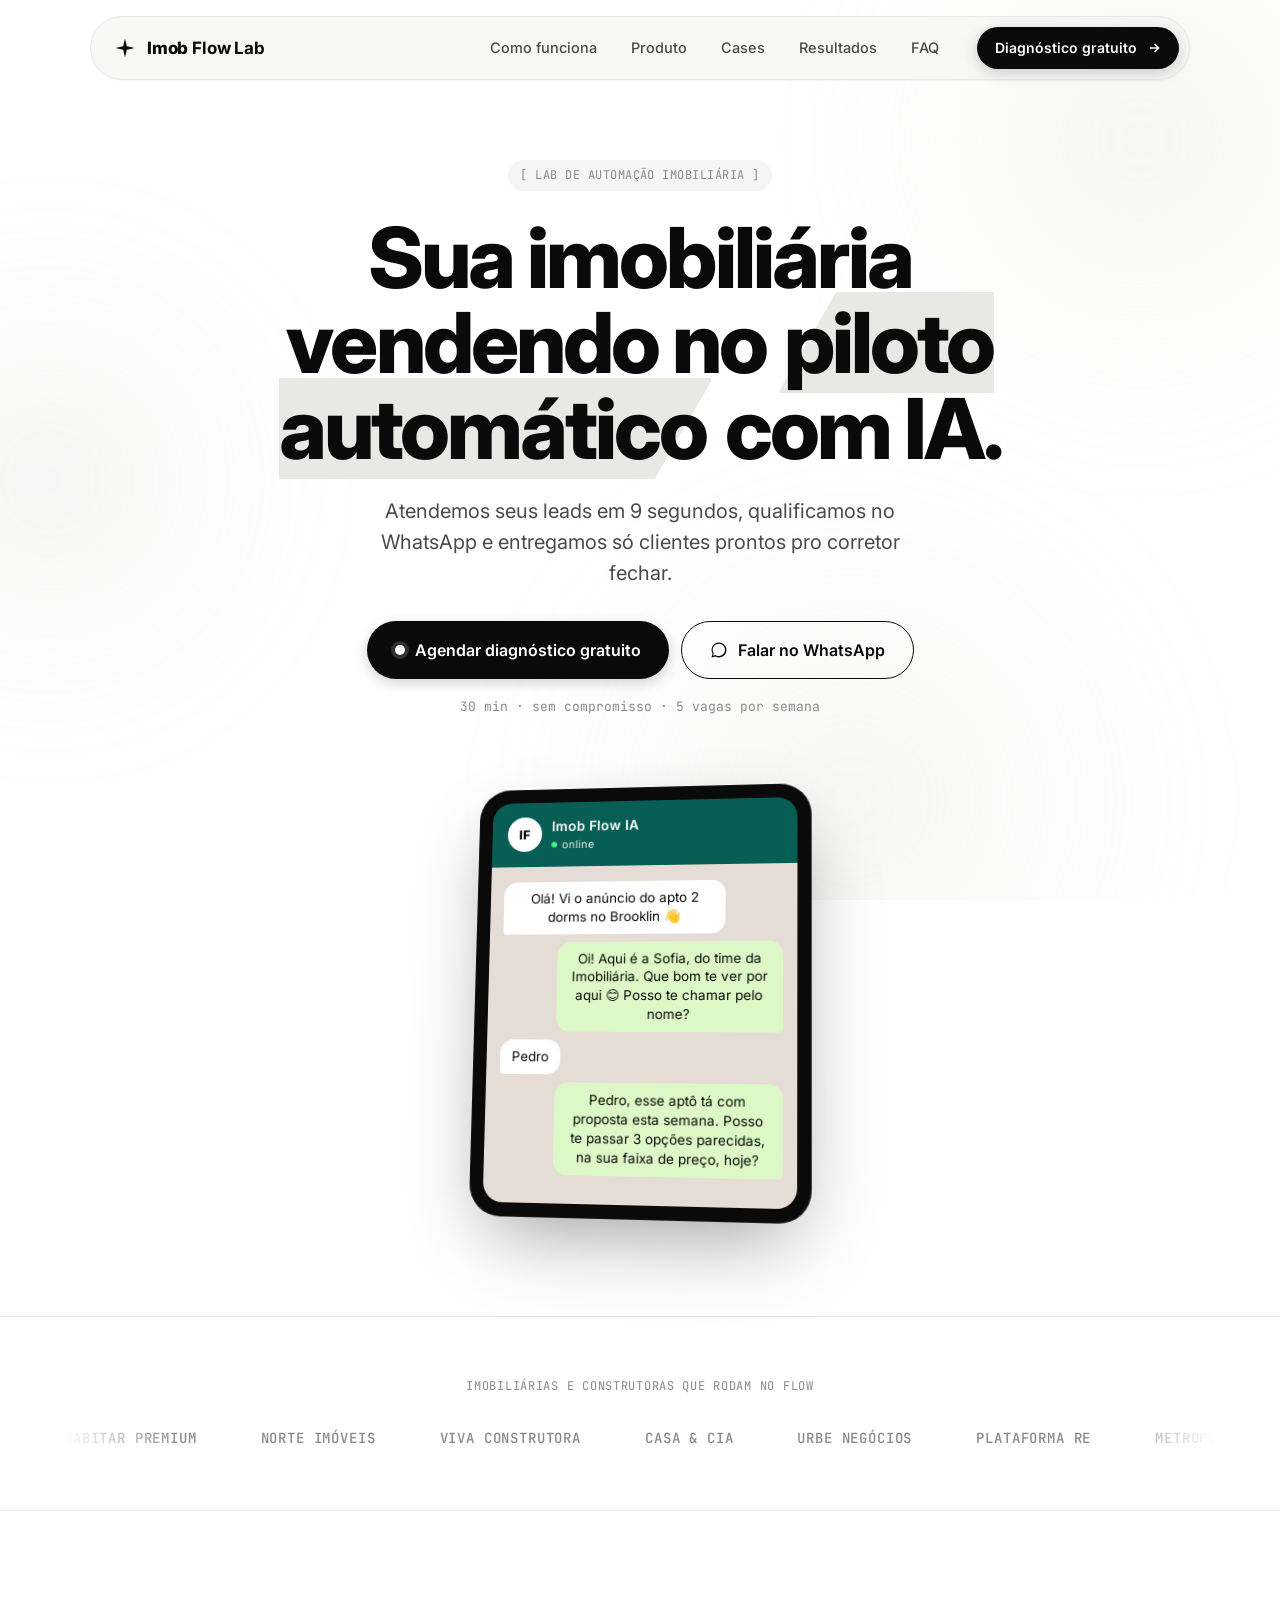
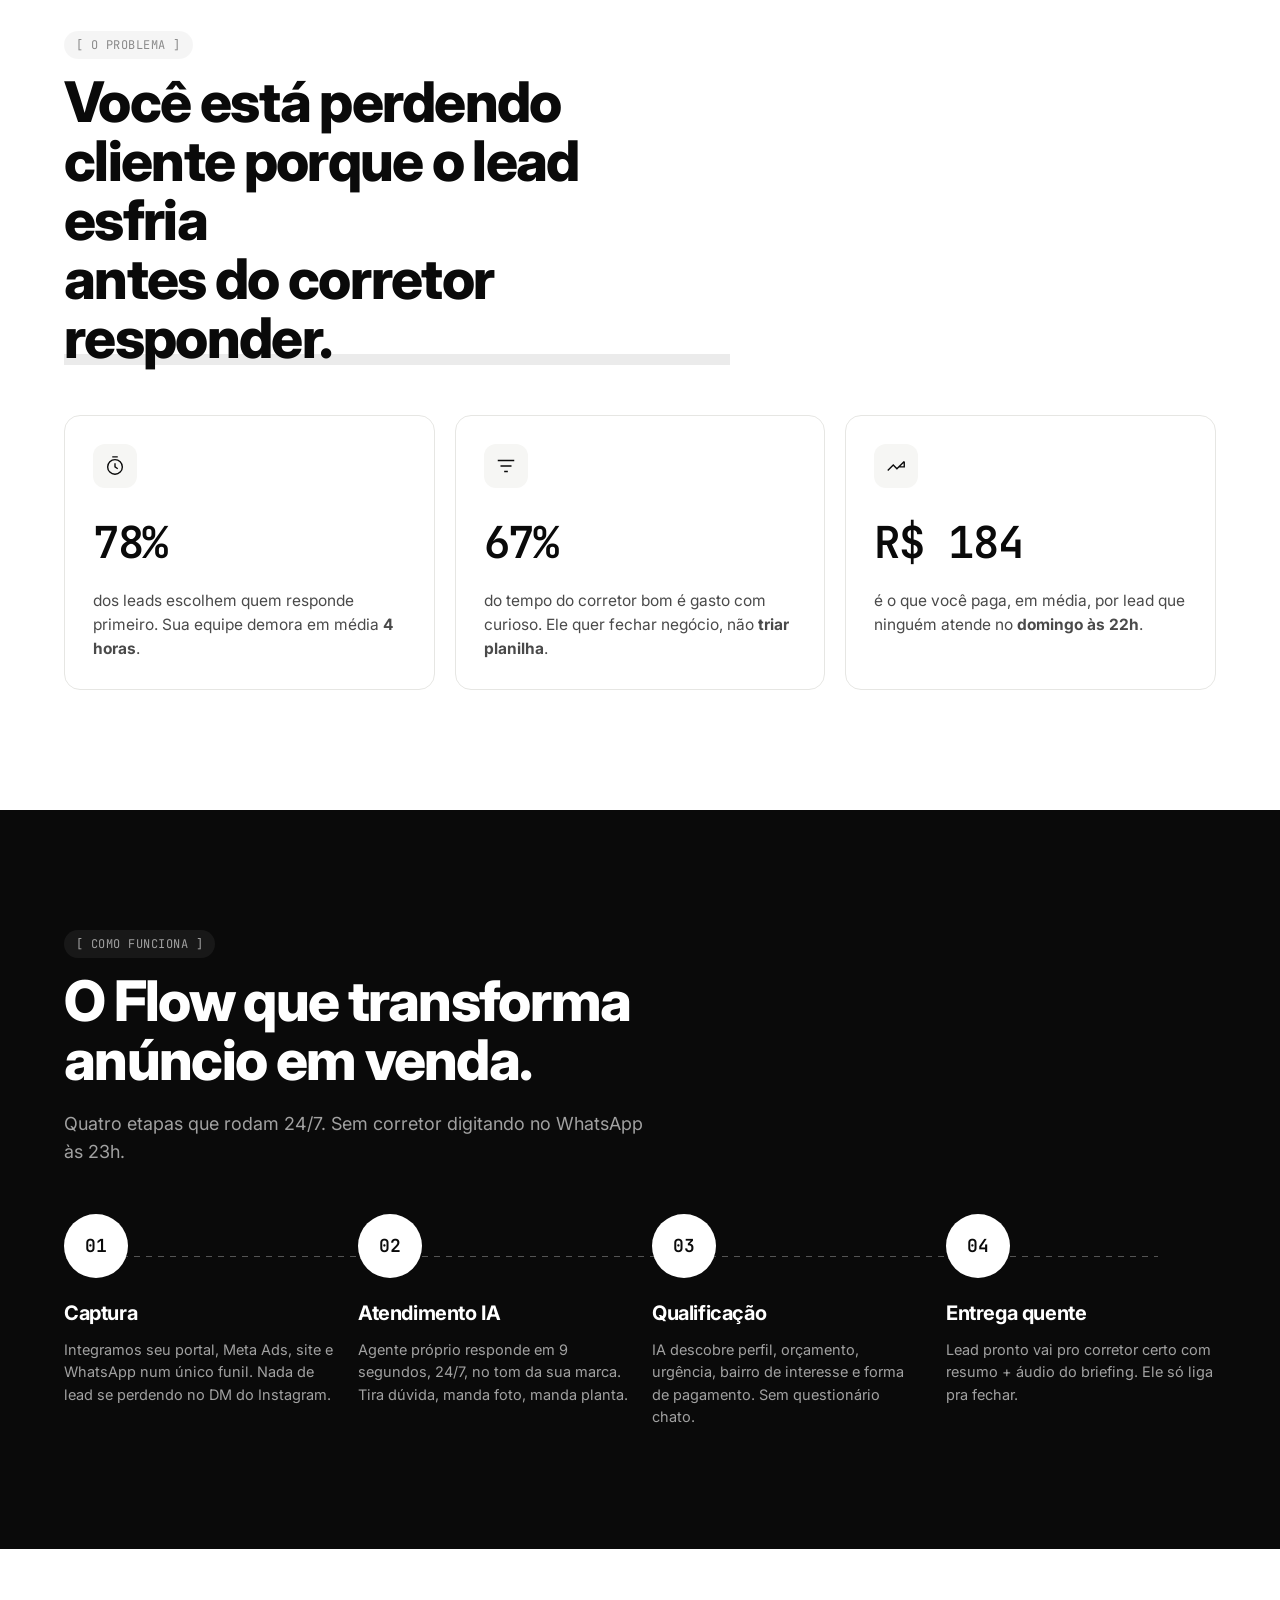
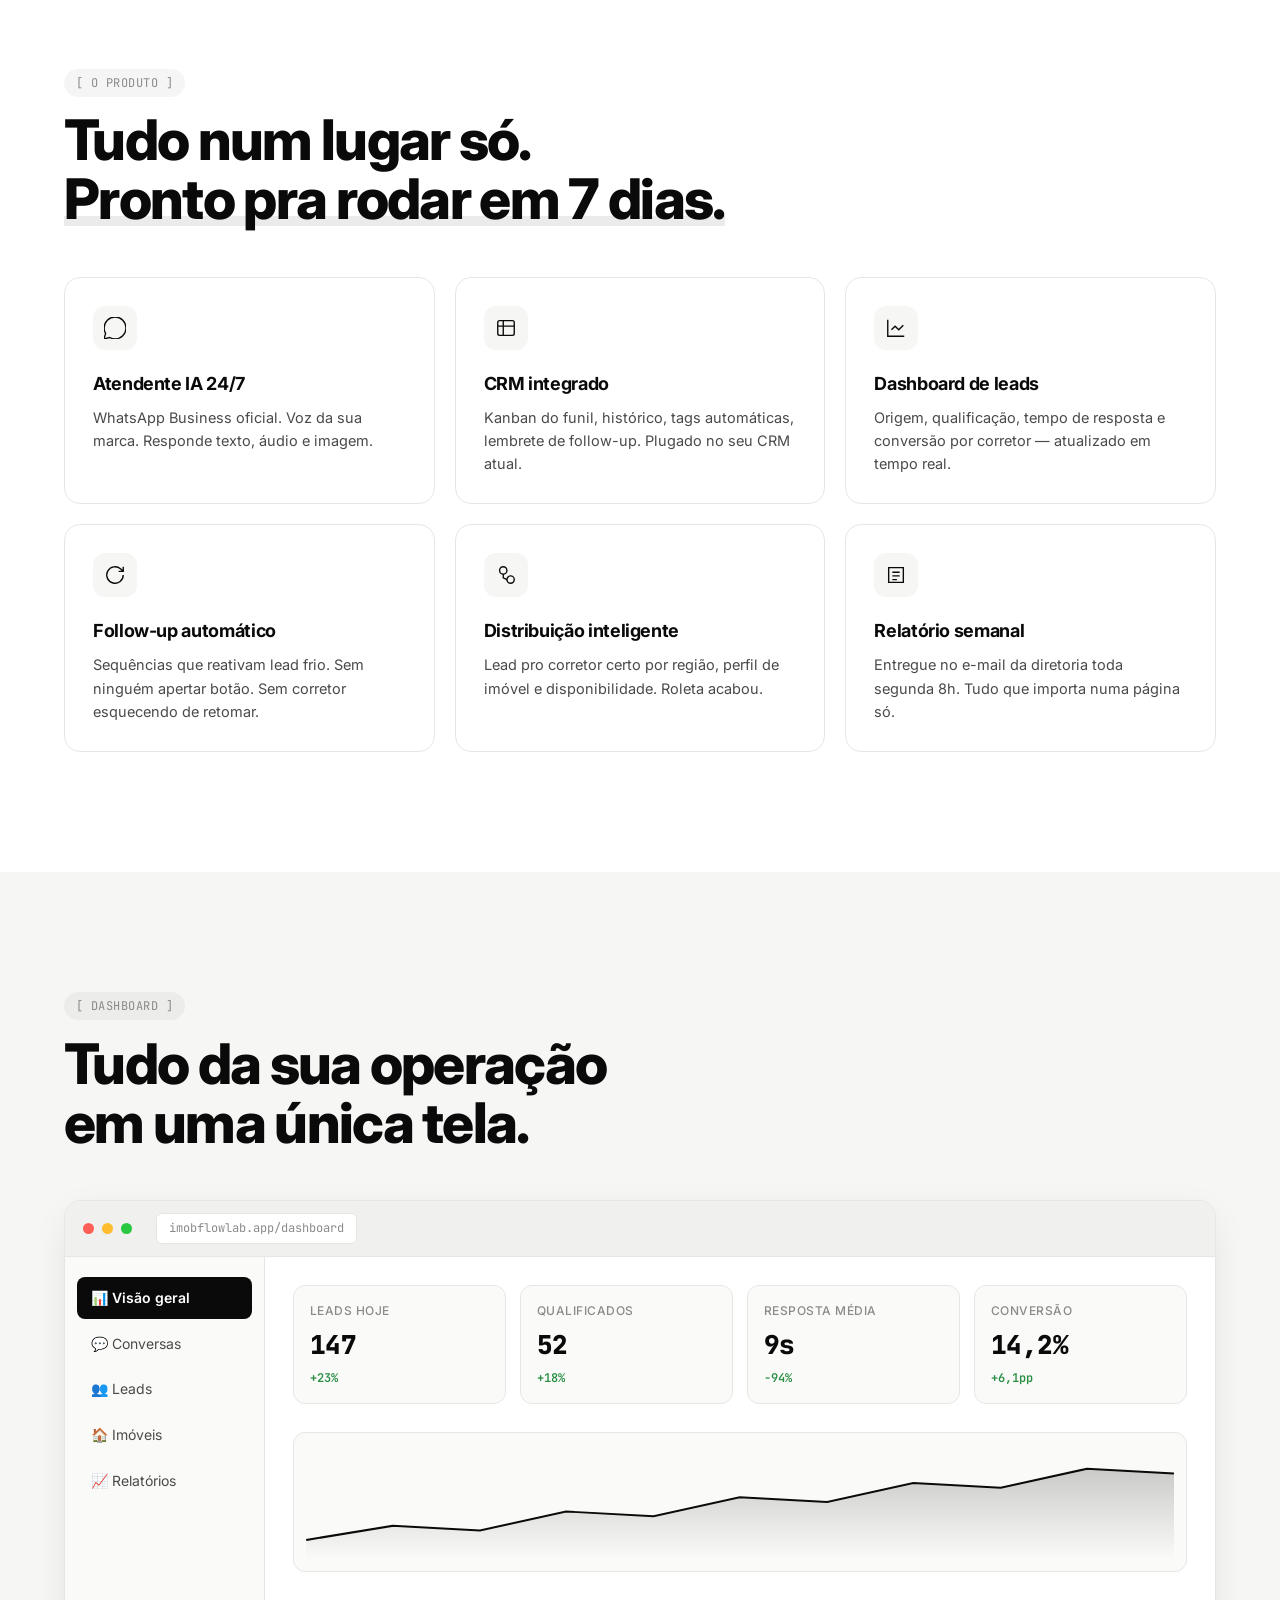
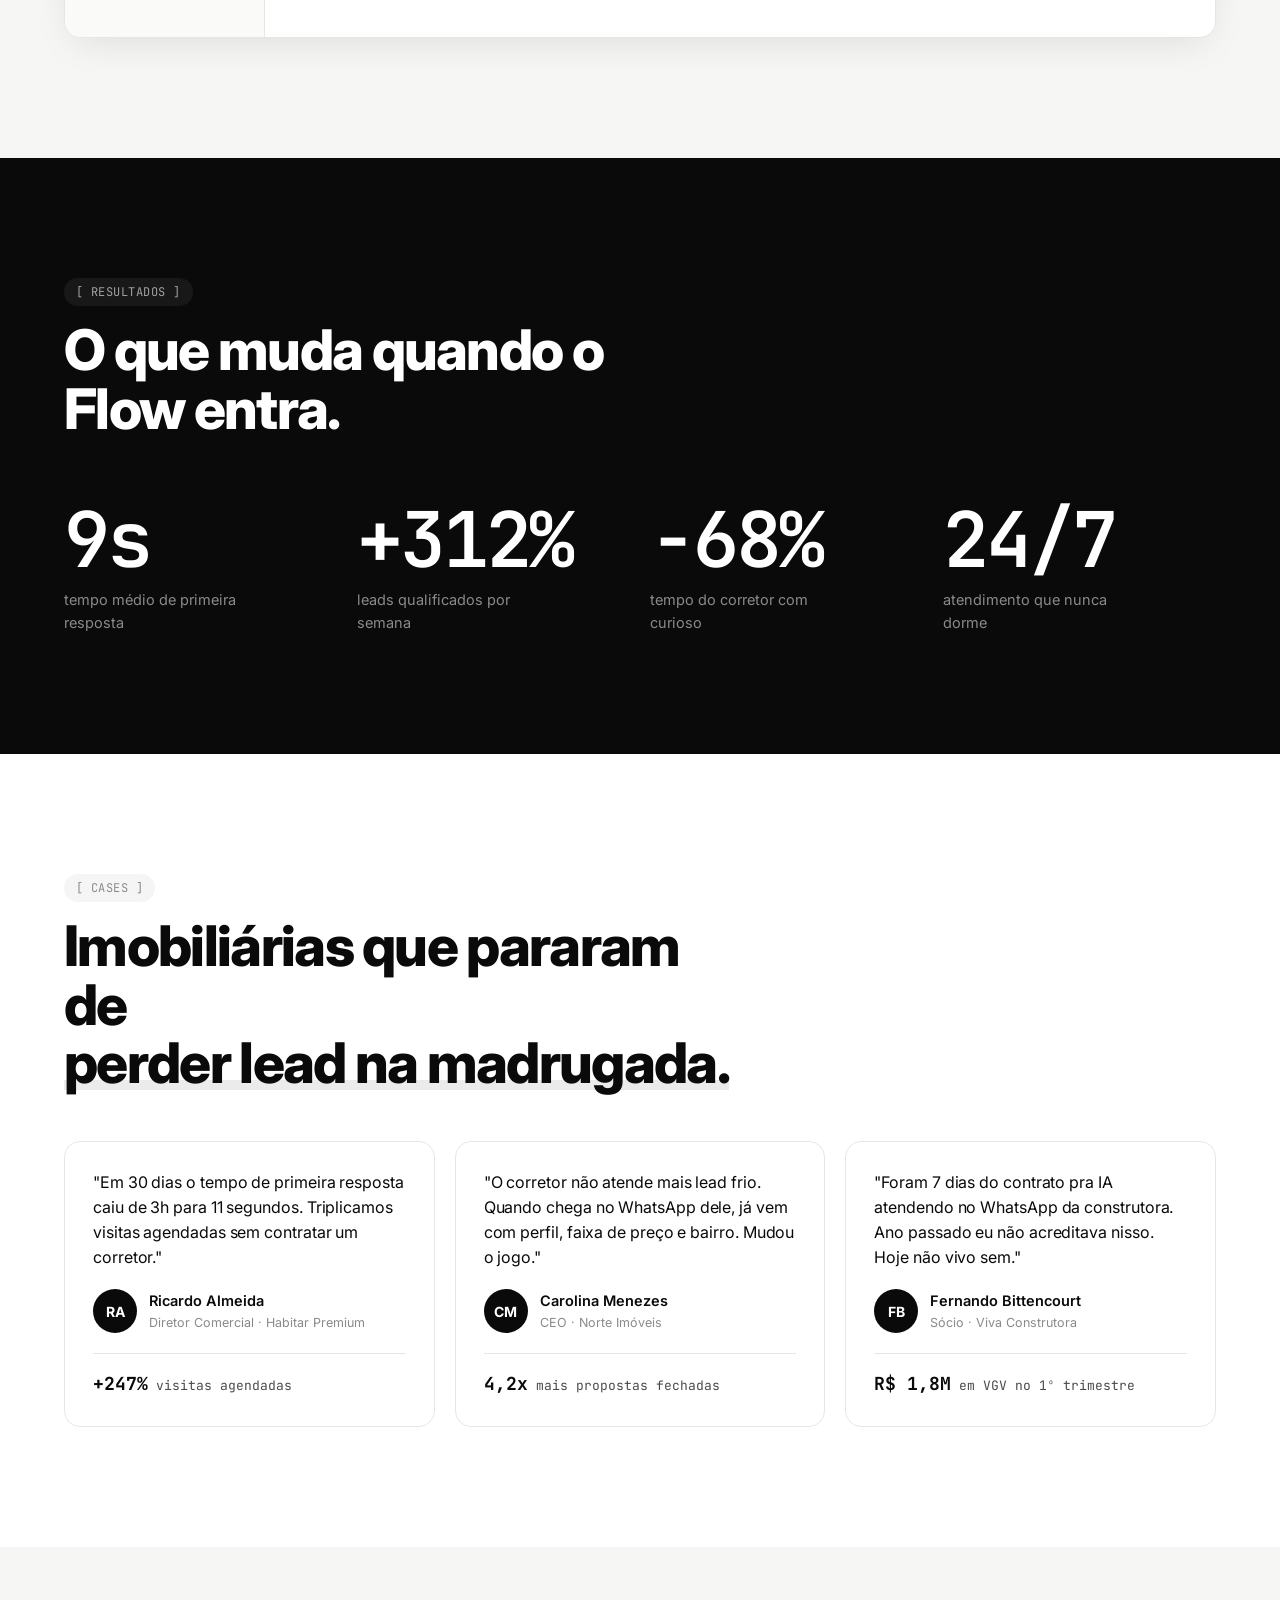
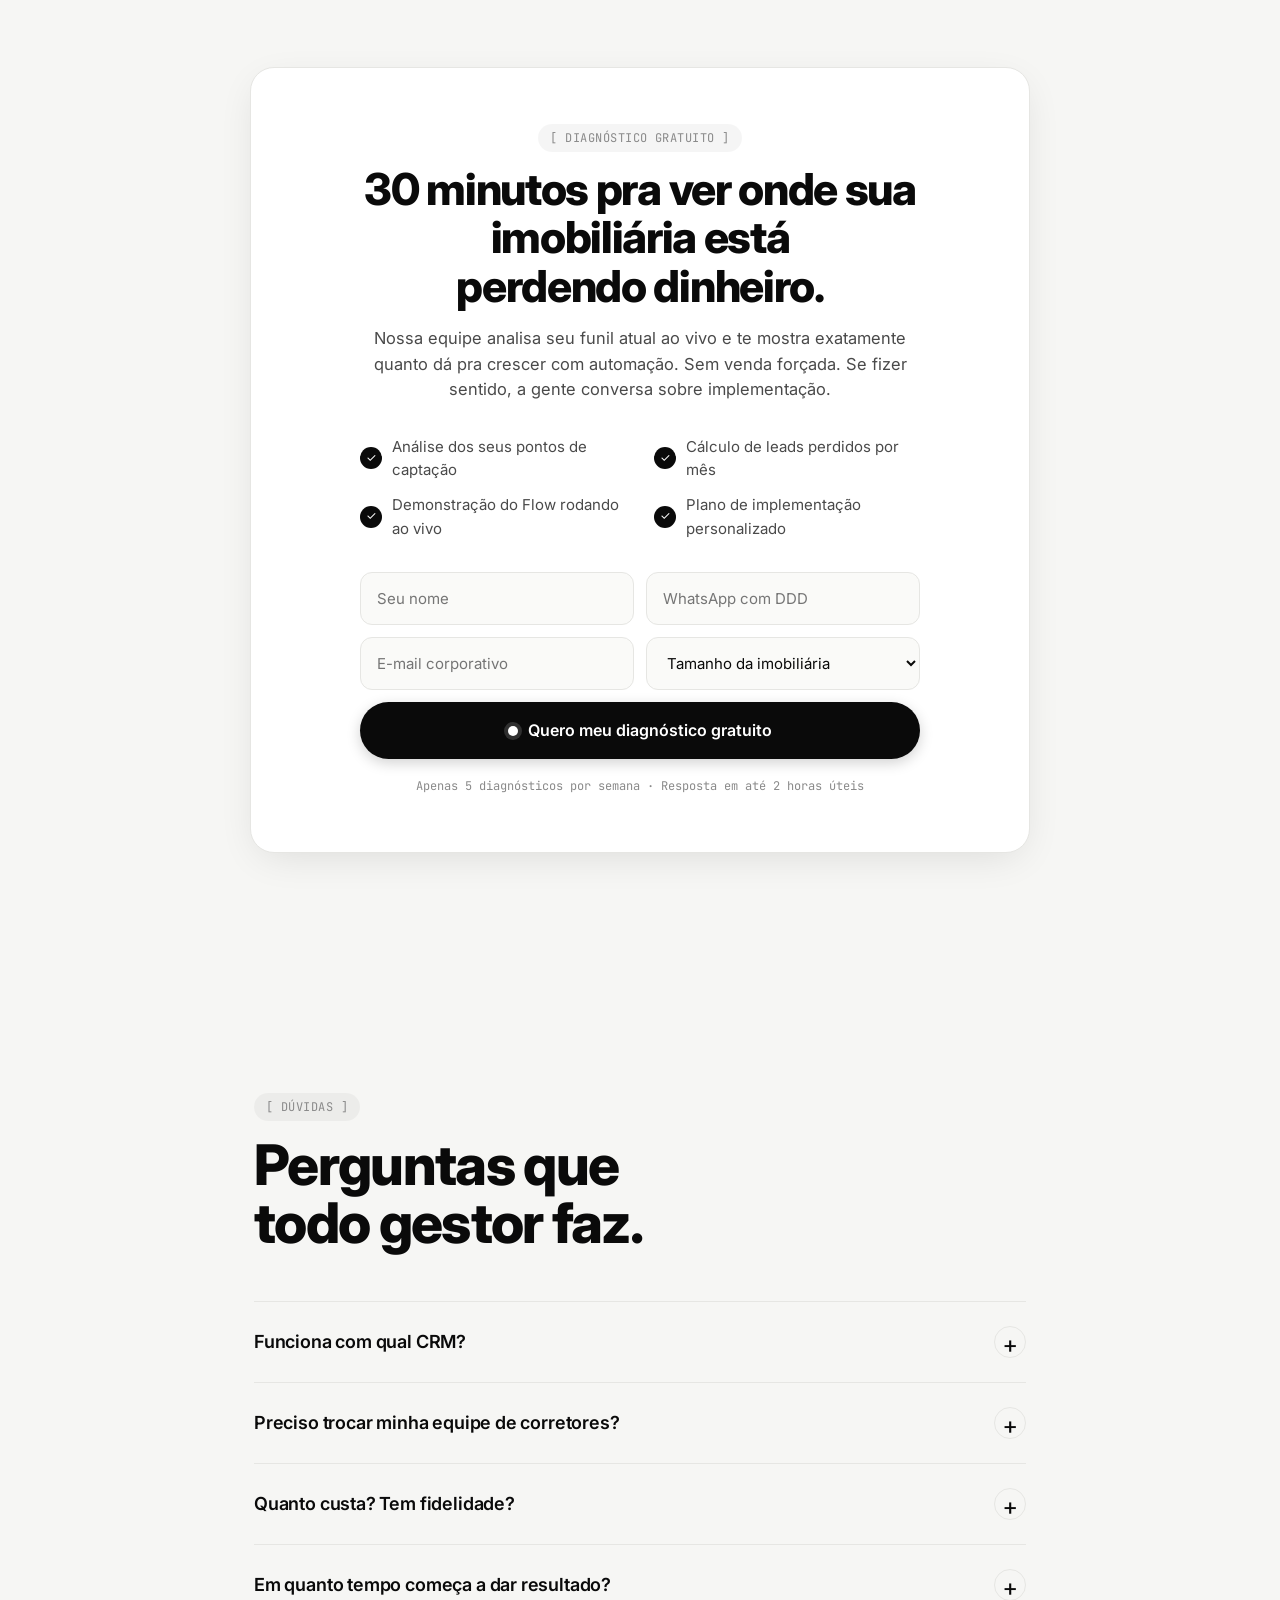
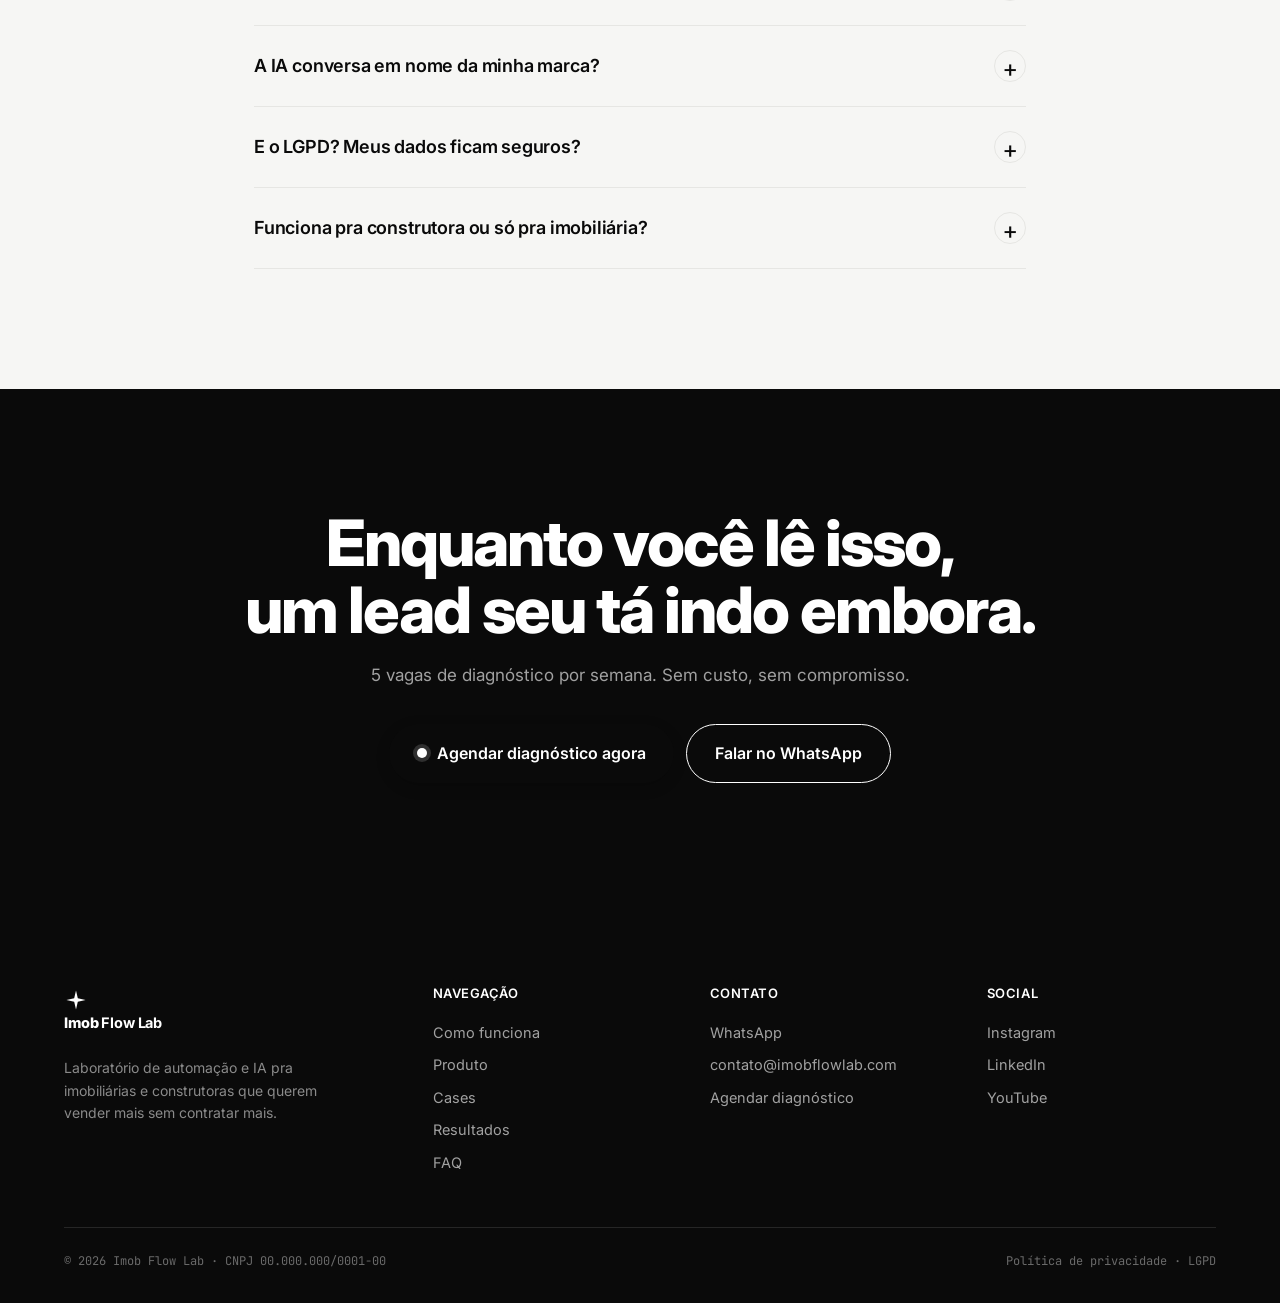
==== site/index.html @ d9f478a0 "Revert "Redesign hero with motion bg, AI logos marquee and hover-swap CTA" This reverts commit cb754" ====
<!DOCTYPE html>
<html lang="pt-BR">
<head>
<meta charset="UTF-8" />
<meta name="viewport" content="width=device-width, initial-scale=1.0" />
<title>Imob Flow Lab — IA para imobiliárias vendendo no piloto automático</title>
<meta name="description" content="Atendemos seus leads em 9 segundos, qualificamos no WhatsApp e entregamos só clientes prontos pro corretor fechar. Agende seu diagnóstico gratuito." />
<link rel="preconnect" href="https://fonts.googleapis.com" />
<link rel="preconnect" href="https://fonts.gstatic.com" crossorigin />
<link href="https://fonts.googleapis.com/css2?family=Inter:wght@400;500;600;700;800&family=JetBrains+Mono:wght@400;500&display=swap" rel="stylesheet" />
<link rel="stylesheet" href="styles.css" />
<link rel="icon" type="image/svg+xml" href="assets/favicon.svg" />
</head>
<body>

<!-- BACKGROUND ORBS -->
<div class="bg-orbs" aria-hidden="true">
  <div class="orb orb-1"></div>
  <div class="orb orb-2"></div>
  <div class="orb orb-3"></div>
</div>

<!-- NAVBAR -->
<header class="navbar-wrap">
  <nav class="navbar" aria-label="Principal">
    <a href="#top" class="logo" aria-label="Imob Flow Lab — Início">
      <svg class="logo-mark" viewBox="0 0 40 40" fill="none" aria-hidden="true">
        <path d="M20 4 L23 17 L36 20 L23 23 L20 36 L17 23 L4 20 L17 17 Z" fill="#0A0A0A"/>
      </svg>
      <span class="logo-text"><strong>Imob</strong> Flow Lab</span>
    </a>
    <ul class="nav-links">
      <li><a href="#como-funciona">Como funciona</a></li>
      <li><a href="#produto">Produto</a></li>
      <li><a href="#cases">Cases</a></li>
      <li><a href="#resultados">Resultados</a></li>
      <li><a href="#faq">FAQ</a></li>
    </ul>
    <a href="#diagnostico" class="btn btn-primary btn-sm">
      Diagnóstico gratuito
      <svg width="14" height="14" viewBox="0 0 24 24" fill="none" stroke="currentColor" stroke-width="2.5"><path d="M5 12h14M13 5l7 7-7 7"/></svg>
    </a>
    <button class="nav-toggle" aria-label="Abrir menu">
      <span></span><span></span><span></span>
    </button>
  </nav>
</header>

<!-- MOBILE DRAWER -->
<div class="mobile-drawer" aria-hidden="true">
  <a href="#como-funciona">Como funciona</a>
  <a href="#produto">Produto</a>
  <a href="#cases">Cases</a>
  <a href="#resultados">Resultados</a>
  <a href="#faq">FAQ</a>
  <a href="#diagnostico" class="btn btn-primary">Diagnóstico gratuito →</a>
</div>

<main id="top">

<!-- HERO -->
<section class="hero">
  <div class="container hero-inner">
    <span class="eyebrow">[ LAB DE AUTOMAÇÃO IMOBILIÁRIA ]</span>
    <h1 class="hero-title">
      Sua imobiliária vendendo no <span class="hl">piloto automático</span> com IA.
    </h1>
    <p class="hero-sub">
      Atendemos seus leads em 9 segundos, qualificamos no WhatsApp e entregamos só clientes prontos pro corretor fechar.
    </p>
    <div class="hero-ctas">
      <a href="#diagnostico" class="btn btn-primary btn-lg">
        <span class="btn-dot"></span>
        Agendar diagnóstico gratuito
      </a>
      <a href="https://wa.me/5500000000000" class="btn btn-ghost btn-lg" target="_blank" rel="noopener">
        <svg width="18" height="18" viewBox="0 0 24 24" fill="currentColor"><path d="M12.04 2C6.58 2 2.13 6.45 2.13 11.91c0 1.75.46 3.45 1.32 4.95L2 22l5.25-1.37c1.45.79 3.08 1.21 4.79 1.21h.01c5.46 0 9.91-4.45 9.91-9.91 0-2.65-1.03-5.14-2.9-7.01A9.816 9.816 0 0 0 12.04 2zm0 18.13c-1.53 0-3.03-.41-4.34-1.19l-.31-.18-3.23.85.86-3.15-.2-.32a8.198 8.198 0 0 1-1.26-4.34c0-4.54 3.7-8.24 8.24-8.24 2.2 0 4.27.86 5.83 2.42a8.18 8.18 0 0 1 2.41 5.83c0 4.54-3.7 8.24-8.24 8.24z"/></svg>
        Falar no WhatsApp
      </a>
    </div>
    <p class="hero-microcopy">30 min · sem compromisso · 5 vagas por semana</p>

    <!-- WhatsApp Mockup -->
    <div class="hero-mock" aria-hidden="true">
      <div class="phone">
        <div class="phone-header">
          <div class="phone-avatar">IF</div>
          <div>
            <div class="phone-name">Imob Flow IA</div>
            <div class="phone-status"><span class="dot-green"></span> online</div>
          </div>
        </div>
        <div class="chat" id="chat"></div>
      </div>
    </div>
  </div>
</section>

<!-- LOGO BAR -->
<section class="logo-bar">
  <div class="container">
    <p class="logo-bar-title">Imobiliárias e construtoras que rodam no Flow</p>
    <div class="marquee">
      <div class="marquee-track">
        <span>HABITAR PREMIUM</span>
        <span>NORTE IMÓVEIS</span>
        <span>VIVA CONSTRUTORA</span>
        <span>CASA &amp; CIA</span>
        <span>URBE NEGÓCIOS</span>
        <span>PLATAFORMA RE</span>
        <span>METROPOLE EMPREENDIMENTOS</span>
        <span>ALTO PADRÃO LAR</span>
        <span>HABITAR PREMIUM</span>
        <span>NORTE IMÓVEIS</span>
        <span>VIVA CONSTRUTORA</span>
        <span>CASA &amp; CIA</span>
      </div>
    </div>
  </div>
</section>

<!-- DOR -->
<section class="section section-dor">
  <div class="container">
    <span class="eyebrow">[ O PROBLEMA ]</span>
    <h2 class="section-title">
      Você está perdendo cliente porque o lead esfria <span class="hl-line">antes do corretor responder.</span>
    </h2>
    <div class="grid-3">
      <article class="card card-dor reveal">
        <div class="card-icon"><svg viewBox="0 0 24 24" fill="none" stroke="currentColor" stroke-width="1.5"><circle cx="12" cy="13" r="8"/><path d="M12 9v4l3 2M9 2h6"/></svg></div>
        <div class="big-stat">78%</div>
        <p>dos leads escolhem quem responde primeiro. Sua equipe demora em média <strong>4 horas</strong>.</p>
      </article>
      <article class="card card-dor reveal">
        <div class="card-icon"><svg viewBox="0 0 24 24" fill="none" stroke="currentColor" stroke-width="1.5"><path d="M3 6h18M6 12h12M10 18h4"/></svg></div>
        <div class="big-stat">67%</div>
        <p>do tempo do corretor bom é gasto com curioso. Ele quer fechar negócio, não <strong>triar planilha</strong>.</p>
      </article>
      <article class="card card-dor reveal">
        <div class="card-icon"><svg viewBox="0 0 24 24" fill="none" stroke="currentColor" stroke-width="1.5"><path d="M3 17l6-6 4 4 8-8M21 7v6h-6"/></svg></div>
        <div class="big-stat">R$ 184</div>
        <p>é o que você paga, em média, por lead que ninguém atende no <strong>domingo às 22h</strong>.</p>
      </article>
    </div>
  </div>
</section>

<!-- MECANISMO -->
<section class="section section-dark" id="como-funciona">
  <div class="container">
    <span class="eyebrow eyebrow-dark">[ COMO FUNCIONA ]</span>
    <h2 class="section-title">O Flow que transforma <span class="hl-line">anúncio em venda.</span></h2>
    <p class="section-sub">Quatro etapas que rodam 24/7. Sem corretor digitando no WhatsApp às 23h.</p>

    <div class="flow">
      <div class="flow-line"></div>
      <div class="flow-step reveal">
        <div class="flow-num">01</div>
        <h3>Captura</h3>
        <p>Integramos seu portal, Meta Ads, site e WhatsApp num único funil. Nada de lead se perdendo no DM do Instagram.</p>
      </div>
      <div class="flow-step reveal">
        <div class="flow-num">02</div>
        <h3>Atendimento IA</h3>
        <p>Agente próprio responde em 9 segundos, 24/7, no tom da sua marca. Tira dúvida, manda foto, manda planta.</p>
      </div>
      <div class="flow-step reveal">
        <div class="flow-num">03</div>
        <h3>Qualificação</h3>
        <p>IA descobre perfil, orçamento, urgência, bairro de interesse e forma de pagamento. Sem questionário chato.</p>
      </div>
      <div class="flow-step reveal">
        <div class="flow-num">04</div>
        <h3>Entrega quente</h3>
        <p>Lead pronto vai pro corretor certo com resumo + áudio do briefing. Ele só liga pra fechar.</p>
      </div>
    </div>
  </div>
</section>

<!-- PRODUTO / MODULOS -->
<section class="section" id="produto">
  <div class="container">
    <span class="eyebrow">[ O PRODUTO ]</span>
    <h2 class="section-title">Tudo num lugar só. <span class="hl-line">Pronto pra rodar em 7 dias.</span></h2>
    <div class="grid-3">
      <article class="card card-feat reveal">
        <div class="card-icon"><svg viewBox="0 0 24 24" fill="none" stroke="currentColor" stroke-width="1.5"><path d="M20.52 3.45A11.84 11.84 0 0 0 12.07 0C5.51 0 .15 5.36.15 11.92c0 2.1.55 4.16 1.6 5.97L0 24l6.27-1.64a11.93 11.93 0 0 0 5.8 1.48h.01c6.55 0 11.92-5.36 11.92-11.92 0-3.19-1.24-6.19-3.48-8.47z"/></svg></div>
        <h3>Atendente IA 24/7</h3>
        <p>WhatsApp Business oficial. Voz da sua marca. Responde texto, áudio e imagem.</p>
      </article>
      <article class="card card-feat reveal">
        <div class="card-icon"><svg viewBox="0 0 24 24" fill="none" stroke="currentColor" stroke-width="1.5"><rect x="3" y="4" width="18" height="16" rx="2"/><path d="M3 10h18M9 4v16"/></svg></div>
        <h3>CRM integrado</h3>
        <p>Kanban do funil, histórico, tags automáticas, lembrete de follow-up. Plugado no seu CRM atual.</p>
      </article>
      <article class="card card-feat reveal">
        <div class="card-icon"><svg viewBox="0 0 24 24" fill="none" stroke="currentColor" stroke-width="1.5"><path d="M3 3v18h18M7 14l4-4 4 4 5-5"/></svg></div>
        <h3>Dashboard de leads</h3>
        <p>Origem, qualificação, tempo de resposta e conversão por corretor — atualizado em tempo real.</p>
      </article>
      <article class="card card-feat reveal">
        <div class="card-icon"><svg viewBox="0 0 24 24" fill="none" stroke="currentColor" stroke-width="1.5"><path d="M21 12a9 9 0 1 1-3-6.7L21 8M21 3v5h-5"/></svg></div>
        <h3>Follow-up automático</h3>
        <p>Sequências que reativam lead frio. Sem ninguém apertar botão. Sem corretor esquecendo de retomar.</p>
      </article>
      <article class="card card-feat reveal">
        <div class="card-icon"><svg viewBox="0 0 24 24" fill="none" stroke="currentColor" stroke-width="1.5"><circle cx="9" cy="7" r="4"/><circle cx="17" cy="17" r="4"/><path d="M9 11v4l4 2"/></svg></div>
        <h3>Distribuição inteligente</h3>
        <p>Lead pro corretor certo por região, perfil de imóvel e disponibilidade. Roleta acabou.</p>
      </article>
      <article class="card card-feat reveal">
        <div class="card-icon"><svg viewBox="0 0 24 24" fill="none" stroke="currentColor" stroke-width="1.5"><path d="M4 4h16v16H4z M8 9h8M8 13h8M8 17h5"/></svg></div>
        <h3>Relatório semanal</h3>
        <p>Entregue no e-mail da diretoria toda segunda 8h. Tudo que importa numa página só.</p>
      </article>
    </div>
  </div>
</section>

<!-- DEMO VISUAL -->
<section class="section section-alt">
  <div class="container">
    <span class="eyebrow">[ DASHBOARD ]</span>
    <h2 class="section-title">Tudo da sua operação <span class="hl-line">em uma única tela.</span></h2>
    <div class="dashboard-frame">
      <div class="dashboard-top">
        <span class="dot"></span><span class="dot"></span><span class="dot"></span>
        <div class="dashboard-url">imobflowlab.app/dashboard</div>
      </div>
      <div class="dashboard-body">
        <div class="dash-side">
          <div class="dash-side-item active">📊 Visão geral</div>
          <div class="dash-side-item">💬 Conversas</div>
          <div class="dash-side-item">👥 Leads</div>
          <div class="dash-side-item">🏠 Imóveis</div>
          <div class="dash-side-item">📈 Relatórios</div>
        </div>
        <div class="dash-main">
          <div class="dash-kpis">
            <div class="kpi"><span class="kpi-label">Leads hoje</span><span class="kpi-value">147</span><span class="kpi-trend up">+23%</span></div>
            <div class="kpi"><span class="kpi-label">Qualificados</span><span class="kpi-value">52</span><span class="kpi-trend up">+18%</span></div>
            <div class="kpi"><span class="kpi-label">Resposta média</span><span class="kpi-value">9s</span><span class="kpi-trend up">−94%</span></div>
            <div class="kpi"><span class="kpi-label">Conversão</span><span class="kpi-value">14,2%</span><span class="kpi-trend up">+6,1pp</span></div>
          </div>
          <div class="dash-chart">
            <svg viewBox="0 0 400 120" preserveAspectRatio="none">
              <defs>
                <linearGradient id="g1" x1="0" x2="0" y1="0" y2="1">
                  <stop offset="0%" stop-color="#0A0A0A" stop-opacity="0.2"/>
                  <stop offset="100%" stop-color="#0A0A0A" stop-opacity="0"/>
                </linearGradient>
              </defs>
              <path d="M0,100 L40,85 L80,90 L120,70 L160,75 L200,55 L240,60 L280,40 L320,45 L360,25 L400,30 L400,120 L0,120 Z" fill="url(#g1)"/>
              <path d="M0,100 L40,85 L80,90 L120,70 L160,75 L200,55 L240,60 L280,40 L320,45 L360,25 L400,30" stroke="#0A0A0A" stroke-width="2" fill="none"/>
            </svg>
          </div>
        </div>
      </div>
    </div>
  </div>
</section>

<!-- RESULTADOS -->
<section class="section section-dark" id="resultados">
  <div class="container">
    <span class="eyebrow eyebrow-dark">[ RESULTADOS ]</span>
    <h2 class="section-title">O que muda quando o <span class="hl-line">Flow entra.</span></h2>
    <div class="grid-4 stats">
      <div class="stat reveal"><div class="stat-num" data-target="9" data-suffix="s">0s</div><div class="stat-label">tempo médio de primeira resposta</div></div>
      <div class="stat reveal"><div class="stat-num" data-target="312" data-prefix="+" data-suffix="%">0%</div><div class="stat-label">leads qualificados por semana</div></div>
      <div class="stat reveal"><div class="stat-num" data-target="68" data-prefix="−" data-suffix="%">0%</div><div class="stat-label">tempo do corretor com curioso</div></div>
      <div class="stat reveal"><div class="stat-num">24/7</div><div class="stat-label">atendimento que nunca dorme</div></div>
    </div>
  </div>
</section>

<!-- CASES / DEPOIMENTOS -->
<section class="section" id="cases">
  <div class="container">
    <span class="eyebrow">[ CASES ]</span>
    <h2 class="section-title">Imobiliárias que pararam de <span class="hl-line">perder lead na madrugada.</span></h2>
    <div class="grid-3">
      <article class="card card-case reveal">
        <div class="case-quote">"Em 30 dias o tempo de primeira resposta caiu de 3h para 11 segundos. Triplicamos visitas agendadas sem contratar um corretor."</div>
        <div class="case-author">
          <div class="case-avatar">RA</div>
          <div>
            <div class="case-name">Ricardo Almeida</div>
            <div class="case-role">Diretor Comercial · Habitar Premium</div>
          </div>
        </div>
        <div class="case-metric"><strong>+247%</strong> visitas agendadas</div>
      </article>
      <article class="card card-case reveal">
        <div class="case-quote">"O corretor não atende mais lead frio. Quando chega no WhatsApp dele, já vem com perfil, faixa de preço e bairro. Mudou o jogo."</div>
        <div class="case-author">
          <div class="case-avatar">CM</div>
          <div>
            <div class="case-name">Carolina Menezes</div>
            <div class="case-role">CEO · Norte Imóveis</div>
          </div>
        </div>
        <div class="case-metric"><strong>4,2x</strong> mais propostas fechadas</div>
      </article>
      <article class="card card-case reveal">
        <div class="case-quote">"Foram 7 dias do contrato pra IA atendendo no WhatsApp da construtora. Ano passado eu não acreditava nisso. Hoje não vivo sem."</div>
        <div class="case-author">
          <div class="case-avatar">FB</div>
          <div>
            <div class="case-name">Fernando Bittencourt</div>
            <div class="case-role">Sócio · Viva Construtora</div>
          </div>
        </div>
        <div class="case-metric"><strong>R$ 1,8M</strong> em VGV no 1º trimestre</div>
      </article>
    </div>
  </div>
</section>

<!-- OFERTA / DIAGNOSTICO -->
<section class="section section-offer" id="diagnostico">
  <div class="container">
    <div class="offer-card reveal">
      <span class="eyebrow">[ DIAGNÓSTICO GRATUITO ]</span>
      <h2 class="offer-title">30 minutos pra ver onde sua imobiliária está <span class="hl-line">perdendo dinheiro.</span></h2>
      <p class="offer-sub">Nossa equipe analisa seu funil atual ao vivo e te mostra exatamente quanto dá pra crescer com automação. Sem venda forçada. Se fizer sentido, a gente conversa sobre implementação.</p>
      <ul class="offer-list">
        <li><span class="check">✓</span> Análise dos seus pontos de captação</li>
        <li><span class="check">✓</span> Cálculo de leads perdidos por mês</li>
        <li><span class="check">✓</span> Demonstração do Flow rodando ao vivo</li>
        <li><span class="check">✓</span> Plano de implementação personalizado</li>
      </ul>

      <form class="offer-form" onsubmit="event.preventDefault(); handleSubmit(this);">
        <div class="form-row">
          <input type="text" name="nome" placeholder="Seu nome" required />
          <input type="tel" name="whatsapp" placeholder="WhatsApp com DDD" required />
        </div>
        <div class="form-row">
          <input type="email" name="email" placeholder="E-mail corporativo" required />
          <select name="porte" required>
            <option value="">Tamanho da imobiliária</option>
            <option>Até 5 corretores</option>
            <option>6 a 20 corretores</option>
            <option>21 a 50 corretores</option>
            <option>Mais de 50 corretores</option>
            <option>Construtora / Incorporadora</option>
          </select>
        </div>
        <button type="submit" class="btn btn-primary btn-lg btn-block">
          <span class="btn-dot"></span>
          Quero meu diagnóstico gratuito
        </button>
        <p class="form-foot">Apenas 5 diagnósticos por semana · Resposta em até 2 horas úteis</p>
      </form>
    </div>
  </div>
</section>

<!-- FAQ -->
<section class="section section-alt" id="faq">
  <div class="container container-narrow">
    <span class="eyebrow">[ DÚVIDAS ]</span>
    <h2 class="section-title">Perguntas que <span class="hl-line">todo gestor faz.</span></h2>
    <div class="faq">
      <details class="faq-item">
        <summary>Funciona com qual CRM?<span class="faq-icon">+</span></summary>
        <p>Plugamos no que você já usa. HubSpot, Pipedrive, RD Station, Kommo, Jetimob, Vista, Imovelweb, Zap. Se for um CRM custom, integramos via API em até 5 dias úteis.</p>
      </details>
      <details class="faq-item">
        <summary>Preciso trocar minha equipe de corretores?<span class="faq-icon">+</span></summary>
        <p>Não. A IA não substitui corretor — ela tira o lixo do caminho. Seu corretor recebe lead já qualificado, com briefing pronto, e gasta o tempo dele fechando, não filtrando.</p>
      </details>
      <details class="faq-item">
        <summary>Quanto custa? Tem fidelidade?<span class="faq-icon">+</span></summary>
        <p>Trabalhamos com setup único + mensalidade baseada no volume de atendimentos. Contrato de 6 meses, com cláusula de saída se a gente não bater a meta combinada nos primeiros 90 dias. Preço só faz sentido depois do diagnóstico, quando a gente sabe o porte da sua operação.</p>
      </details>
      <details class="faq-item">
        <summary>Em quanto tempo começa a dar resultado?<span class="faq-icon">+</span></summary>
        <p>Implementação técnica: 7 dias úteis. Primeiro impacto em tempo de resposta: imediato. Primeiro impacto em conversão: 30 a 45 dias, em média. Resultados medidos no nosso dashboard, sem letrinha miúda.</p>
      </details>
      <details class="faq-item">
        <summary>A IA conversa em nome da minha marca?<span class="faq-icon">+</span></summary>
        <p>Sim. Treinamos o agente com sua linguagem, seus argumentos, seus diferenciais e seu portfólio. Quem fala no WhatsApp é a sua marca, não um chatbot genérico.</p>
      </details>
      <details class="faq-item">
        <summary>E o LGPD? Meus dados ficam seguros?<span class="faq-icon">+</span></summary>
        <p>Sim. Operamos em servidores brasileiros, com criptografia em trânsito e em repouso. Contrato vem com DPA assinado. Você é o controlador, a gente é operador.</p>
      </details>
      <details class="faq-item">
        <summary>Funciona pra construtora ou só pra imobiliária?<span class="faq-icon">+</span></summary>
        <p>Os dois. Construtora ganha um vendedor digital 24/7 pra cada empreendimento. Imobiliária ganha capacidade infinita de triagem de lead novo e reativação de base antiga.</p>
      </details>
    </div>
  </div>
</section>

<!-- CTA FINAL -->
<section class="section cta-final">
  <div class="container">
    <h2 class="cta-final-title">Enquanto você lê isso, <br/> <span class="hl-line">um lead seu tá indo embora.</span></h2>
    <p class="cta-final-sub">5 vagas de diagnóstico por semana. Sem custo, sem compromisso.</p>
    <div class="hero-ctas center">
      <a href="#diagnostico" class="btn btn-primary btn-lg">
        <span class="btn-dot"></span>
        Agendar diagnóstico agora
      </a>
      <a href="https://wa.me/5500000000000" class="btn btn-ghost btn-lg" target="_blank" rel="noopener">Falar no WhatsApp</a>
    </div>
  </div>
</section>

</main>

<!-- FOOTER -->
<footer class="footer">
  <div class="container">
    <div class="footer-grid">
      <div>
        <a href="#top" class="logo">
          <svg class="logo-mark" viewBox="0 0 40 40" fill="none"><path d="M20 4 L23 17 L36 20 L23 23 L20 36 L17 23 L4 20 L17 17 Z" fill="#FFFFFF"/></svg>
          <span class="logo-text logo-text-light"><strong>Imob</strong> Flow Lab</span>
        </a>
        <p class="footer-desc">Laboratório de automação e IA pra imobiliárias e construtoras que querem vender mais sem contratar mais.</p>
      </div>
      <div>
        <h4>Navegação</h4>
        <a href="#como-funciona">Como funciona</a>
        <a href="#produto">Produto</a>
        <a href="#cases">Cases</a>
        <a href="#resultados">Resultados</a>
        <a href="#faq">FAQ</a>
      </div>
      <div>
        <h4>Contato</h4>
        <a href="https://wa.me/5500000000000">WhatsApp</a>
        <a href="mailto:contato@imobflowlab.com">contato@imobflowlab.com</a>
        <a href="#diagnostico">Agendar diagnóstico</a>
      </div>
      <div>
        <h4>Social</h4>
        <a href="#">Instagram</a>
        <a href="#">LinkedIn</a>
        <a href="#">YouTube</a>
      </div>
    </div>
    <div class="footer-bottom">
      <span>© 2026 Imob Flow Lab · CNPJ 00.000.000/0001-00</span>
      <span>Política de privacidade · LGPD</span>
    </div>
  </div>
</footer>

<!-- STICKY MOBILE CTA -->
<a href="#diagnostico" class="sticky-cta">
  <span class="btn-dot"></span>
  Diagnóstico gratuito →
</a>

<script src="script.js"></script>
</body>
</html>
---- site/styles.css ----
/* =========================================================
   IMOB FLOW LAB — minimalist B&W tech
   ========================================================= */

:root{
  --bg: #FFFFFF;
  --bg-alt: #F6F6F4;
  --bg-dark: #0A0A0A;
  --surface-dark: #141414;
  --ink: #0A0A0A;
  --ink-2: #4A4A4A;
  --ink-3: #8A8A8A;
  --line: #E6E6E3;
  --line-dark: #262626;
  --accent: #0A0A0A;
  --accent-soft: rgba(10,10,10,0.04);
  --radius: 16px;
  --radius-sm: 10px;
  --container: 1200px;
  --shadow-1: 0 1px 2px rgba(0,0,0,0.04);
  --shadow-2: 0 10px 40px -10px rgba(0,0,0,0.12);
}

*{box-sizing:border-box;margin:0;padding:0}
html{scroll-behavior:smooth;-webkit-text-size-adjust:100%}
body{
  font-family:'Inter',system-ui,-apple-system,Segoe UI,Roboto,sans-serif;
  background:var(--bg);
  color:var(--ink);
  line-height:1.55;
  -webkit-font-smoothing:antialiased;
  overflow-x:hidden;
}
a{color:inherit;text-decoration:none}
button{font:inherit;border:0;background:none;cursor:pointer;color:inherit}
img,svg{display:block;max-width:100%}

/* ========== BACKGROUND ORBS ========== */
.bg-orbs{position:fixed;inset:0;z-index:-1;overflow:hidden;pointer-events:none}
.orb{position:absolute;border-radius:50%;filter:blur(80px);opacity:.5}
.orb-1{width:520px;height:520px;top:-120px;right:-120px;background:radial-gradient(circle,rgba(220,220,210,.7),transparent 70%)}
.orb-2{width:420px;height:420px;top:30%;left:-160px;background:radial-gradient(circle,rgba(200,200,195,.55),transparent 70%)}
.orb-3{width:600px;height:600px;bottom:-200px;right:10%;background:radial-gradient(circle,rgba(215,215,210,.55),transparent 70%)}

/* ========== CONTAINER ========== */
.container{
  width:100%;
  max-width:var(--container);
  margin:0 auto;
  padding:0 24px;
}
.container-narrow{max-width:820px}

/* ========== NAVBAR ========== */
.navbar-wrap{
  position:fixed;
  top:16px;left:0;right:0;
  z-index:50;
  display:flex;justify-content:center;
  padding:0 16px;
}
.navbar{
  display:flex;align-items:center;gap:24px;
  width:100%;max-width:1100px;
  background:rgba(246,246,244,.7);
  backdrop-filter:blur(20px) saturate(180%);
  -webkit-backdrop-filter:blur(20px) saturate(180%);
  border:1px solid var(--line);
  border-radius:999px;
  padding:10px 10px 10px 22px;
  box-shadow:var(--shadow-1);
}
.logo{display:flex;align-items:center;gap:10px;font-weight:700;font-size:17px;letter-spacing:-.01em}
.logo-mark{width:24px;height:24px;flex-shrink:0}
.logo-text strong{font-weight:800}
.logo-text-light{color:#fff}
.nav-links{display:flex;gap:6px;list-style:none;margin-left:auto}
.nav-links a{
  display:inline-block;
  padding:8px 14px;
  border-radius:999px;
  font-size:14.5px;color:var(--ink-2);font-weight:500;
  transition:.2s;
}
.nav-links a:hover{background:var(--accent-soft);color:var(--ink)}

/* ========== BUTTONS ========== */
.btn{
  display:inline-flex;align-items:center;gap:10px;
  padding:14px 22px;border-radius:999px;
  font-weight:600;font-size:15px;
  transition:transform .2s,background .2s,box-shadow .2s;
  white-space:nowrap;
}
.btn-sm{padding:10px 18px;font-size:14px}
.btn-lg{padding:16px 28px;font-size:16px}
.btn-block{width:100%;justify-content:center}
.btn-primary{
  background:var(--bg-dark);color:#fff;
  box-shadow:0 4px 14px rgba(0,0,0,0.18);
}
.btn-primary:hover{transform:translateY(-2px);box-shadow:0 8px 22px rgba(0,0,0,0.25)}
.btn-ghost{
  background:transparent;color:var(--ink);
  border:1.5px solid var(--ink);
}
.btn-ghost:hover{background:var(--ink);color:#fff}
.btn-dot{
  width:10px;height:10px;border-radius:50%;background:#fff;
  box-shadow:0 0 0 4px rgba(255,255,255,.15);
  animation:pulse 1.6s infinite;
}
@keyframes pulse{
  0%,100%{box-shadow:0 0 0 4px rgba(255,255,255,.15)}
  50%{box-shadow:0 0 0 7px rgba(255,255,255,.05)}
}

.nav-toggle{display:none;flex-direction:column;gap:5px;padding:8px}
.nav-toggle span{width:22px;height:2px;background:var(--ink);border-radius:2px;transition:.2s}

/* ========== MOBILE DRAWER ========== */
.mobile-drawer{
  position:fixed;inset:0;z-index:40;
  background:var(--bg);
  padding:100px 32px 32px;
  display:none;flex-direction:column;gap:8px;
}
.mobile-drawer.open{display:flex}
.mobile-drawer a{
  padding:18px 0;font-size:22px;font-weight:600;
  border-bottom:1px solid var(--line);
}
.mobile-drawer .btn{margin-top:24px;justify-content:center;font-size:17px;border:0}

/* ========== HERO ========== */
.hero{
  padding:160px 0 100px;
  text-align:center;
  position:relative;
}
.hero-inner{display:flex;flex-direction:column;align-items:center}
.eyebrow{
  font-family:'JetBrains Mono',ui-monospace,monospace;
  font-size:12px;letter-spacing:.04em;
  color:var(--ink-3);text-transform:uppercase;
  background:var(--accent-soft);
  padding:6px 12px;border-radius:999px;
  margin-bottom:24px;
}
.eyebrow-dark{background:rgba(255,255,255,.06);color:#A1A1A1}
.hero-title{
  font-size:clamp(40px,7.5vw,84px);
  font-weight:800;line-height:1.02;letter-spacing:-.035em;
  max-width:14ch;
  margin-bottom:24px;
}
.hl{
  background:linear-gradient(120deg,transparent 0,transparent 8%,#E8E8E5 8%,#E8E8E5 92%,transparent 92%);
  padding:0 4px;
}
.hl-line{position:relative;display:inline-block}
.hl-line::after{
  content:'';position:absolute;left:0;right:0;bottom:.05em;height:.18em;
  background:#0A0A0A;opacity:.08;z-index:-1;
}
.section-dark .hl-line::after{background:#fff;opacity:.15}
.hero-sub{
  font-size:clamp(17px,1.8vw,20px);
  color:var(--ink-2);max-width:580px;
  margin-bottom:32px;
}
.hero-ctas{display:flex;gap:12px;flex-wrap:wrap;justify-content:center}
.hero-ctas.center{justify-content:center}
.hero-microcopy{
  font-family:'JetBrains Mono',monospace;
  font-size:13px;color:var(--ink-3);
  margin-top:18px;
}

/* ========== HERO MOCKUP ========== */
.hero-mock{margin-top:64px;display:flex;justify-content:center;perspective:1200px}
.phone{
  width:340px;max-width:90vw;
  background:#0A0A0A;border-radius:32px;
  padding:14px;
  box-shadow:0 30px 80px -20px rgba(0,0,0,.4),0 0 0 1px rgba(255,255,255,.05) inset;
  transform:rotateY(-8deg) rotateX(6deg) translateZ(0);
  animation:phoneFloat 6s ease-in-out infinite;
}
@keyframes phoneFloat{
  0%,100%{transform:rotateY(-8deg) rotateX(6deg) translateY(0)}
  50%{transform:rotateY(-8deg) rotateX(6deg) translateY(-8px)}
}
.phone-header{
  display:flex;align-items:center;gap:10px;
  background:#075E54;color:#fff;
  padding:14px 16px;border-radius:20px 20px 0 0;
}
.phone-avatar{
  width:36px;height:36px;border-radius:50%;
  background:#fff;color:#0A0A0A;
  display:grid;place-items:center;font-weight:800;font-size:13px;
}
.phone-name{font-size:14px;font-weight:600}
.phone-status{font-size:11px;opacity:.9;display:flex;align-items:center;gap:5px}
.dot-green{width:6px;height:6px;border-radius:50%;background:#4CFF8F}
.chat{
  background:#E5DDD5;
  padding:16px 14px;
  height:340px;overflow:hidden;
  border-radius:0 0 20px 20px;
  display:flex;flex-direction:column;gap:8px;
}
.msg{
  max-width:80%;padding:8px 12px;border-radius:14px;
  font-size:13.5px;line-height:1.4;
  animation:msgIn .35s ease forwards;opacity:0;transform:translateY(8px);
}
.msg-them{background:#fff;align-self:flex-start;border-bottom-left-radius:4px}
.msg-me{background:#DCF8C6;align-self:flex-end;border-bottom-right-radius:4px}
.msg-typing{
  background:#fff;align-self:flex-start;
  padding:10px 14px;display:inline-flex;gap:4px;
}
.msg-typing span{
  width:6px;height:6px;border-radius:50%;background:#999;
  animation:typing 1.2s infinite;
}
.msg-typing span:nth-child(2){animation-delay:.2s}
.msg-typing span:nth-child(3){animation-delay:.4s}
@keyframes typing{0%,60%,100%{transform:translateY(0);opacity:.4}30%{transform:translateY(-3px);opacity:1}}
@keyframes msgIn{to{opacity:1;transform:translateY(0)}}

/* ========== LOGO BAR ========== */
.logo-bar{padding:60px 0;border-top:1px solid var(--line);border-bottom:1px solid var(--line)}
.logo-bar-title{
  text-align:center;
  font-family:'JetBrains Mono',monospace;
  font-size:12px;color:var(--ink-3);text-transform:uppercase;letter-spacing:.06em;
  margin-bottom:32px;
}
.marquee{overflow:hidden;mask-image:linear-gradient(90deg,transparent,#000 10%,#000 90%,transparent)}
.marquee-track{
  display:flex;gap:64px;width:max-content;
  animation:marquee 40s linear infinite;
}
.marquee-track span{
  font-family:'JetBrains Mono',monospace;
  font-weight:500;font-size:14px;color:var(--ink-3);
  letter-spacing:.06em;white-space:nowrap;
}
@keyframes marquee{to{transform:translateX(-50%)}}

/* ========== SECTIONS ========== */
.section{padding:120px 0;position:relative}
.section-alt{background:var(--bg-alt)}
.section-dark{background:var(--bg-dark);color:#fff}
.section-dark .section-title,.section-dark .offer-title{color:#fff}
.section-dark .section-sub{color:#A1A1A1}
.section-title{
  font-size:clamp(32px,4.5vw,56px);
  font-weight:800;letter-spacing:-.03em;line-height:1.05;
  max-width:18ch;margin:18px 0 20px;
}
.section-sub{
  font-size:18px;color:var(--ink-2);max-width:580px;margin-bottom:48px;
}

/* ========== GRIDS ========== */
.grid-3{display:grid;gap:20px;grid-template-columns:repeat(3,1fr);margin-top:48px}
.grid-4{display:grid;gap:20px;grid-template-columns:repeat(4,1fr);margin-top:48px}

/* ========== CARDS ========== */
.card{
  background:#fff;border:1px solid var(--line);
  border-radius:var(--radius);padding:28px;
  transition:.25s;
}
.card:hover{border-color:var(--ink);transform:translateY(-3px);box-shadow:var(--shadow-2)}
.card-icon{
  width:44px;height:44px;border-radius:12px;
  background:var(--bg-alt);
  display:grid;place-items:center;margin-bottom:20px;
}
.card-icon svg{width:22px;height:22px;color:var(--ink)}
.card-dor .big-stat{
  font-family:'JetBrains Mono',monospace;
  font-weight:600;font-size:44px;letter-spacing:-.03em;
  margin-bottom:12px;
}
.card-dor p{color:var(--ink-2);font-size:15.5px}
.card-feat h3{font-size:18px;font-weight:700;letter-spacing:-.02em;margin-bottom:8px}
.card-feat p{color:var(--ink-2);font-size:14.5px;line-height:1.6}

/* ========== FLOW (MECANISMO) ========== */
.flow{
  display:grid;grid-template-columns:repeat(4,1fr);gap:24px;
  position:relative;margin-top:48px;
}
.flow-line{
  position:absolute;left:5%;right:5%;top:42px;height:1px;
  background:repeating-linear-gradient(90deg,rgba(255,255,255,.3) 0 6px,transparent 6px 12px);
}
.flow-step{position:relative;z-index:2}
.flow-num{
  width:64px;height:64px;border-radius:50%;
  background:#fff;color:#0A0A0A;
  display:grid;place-items:center;
  font-family:'JetBrains Mono',monospace;font-weight:600;font-size:18px;
  margin-bottom:20px;
}
.flow-step h3{font-size:20px;font-weight:700;letter-spacing:-.02em;margin-bottom:10px;color:#fff}
.flow-step p{color:#A1A1A1;font-size:14.5px}

/* ========== DASHBOARD MOCK ========== */
.dashboard-frame{
  margin-top:48px;
  background:#fff;border:1px solid var(--line);
  border-radius:var(--radius);overflow:hidden;
  box-shadow:var(--shadow-2);
}
.dashboard-top{
  display:flex;align-items:center;gap:8px;
  background:#F0F0EE;padding:12px 18px;
  border-bottom:1px solid var(--line);
}
.dashboard-top .dot{
  width:11px;height:11px;border-radius:50%;background:#D9D9D6;
}
.dashboard-top .dot:nth-child(1){background:#FF5F57}
.dashboard-top .dot:nth-child(2){background:#FEBC2E}
.dashboard-top .dot:nth-child(3){background:#28C840}
.dashboard-url{
  margin-left:16px;
  font-family:'JetBrains Mono',monospace;font-size:12px;color:var(--ink-3);
  background:#fff;padding:5px 12px;border-radius:6px;border:1px solid var(--line);
}
.dashboard-body{display:grid;grid-template-columns:200px 1fr;min-height:380px}
.dash-side{border-right:1px solid var(--line);padding:20px 12px;background:#FAFAF8}
.dash-side-item{
  padding:10px 14px;border-radius:8px;
  font-size:14px;color:var(--ink-2);
  margin-bottom:4px;cursor:pointer;
}
.dash-side-item.active{background:var(--ink);color:#fff;font-weight:600}
.dash-main{padding:28px}
.dash-kpis{display:grid;grid-template-columns:repeat(4,1fr);gap:14px;margin-bottom:28px}
.kpi{
  background:#FAFAF8;border:1px solid var(--line);
  border-radius:12px;padding:16px;
  display:flex;flex-direction:column;gap:4px;
}
.kpi-label{font-size:12px;color:var(--ink-3);text-transform:uppercase;letter-spacing:.04em;font-weight:500}
.kpi-value{font-size:26px;font-weight:800;letter-spacing:-.02em;font-family:'JetBrains Mono',monospace}
.kpi-trend{font-size:12px;font-weight:600;color:#2A8F45;font-family:'JetBrains Mono',monospace}
.dash-chart{height:140px;border:1px solid var(--line);border-radius:12px;padding:12px;background:#FAFAF8}
.dash-chart svg{width:100%;height:100%}

/* ========== STATS ========== */
.stats{margin-top:64px}
.stat{text-align:left}
.stat-num{
  font-family:'JetBrains Mono',monospace;
  font-size:clamp(48px,6vw,84px);
  font-weight:600;letter-spacing:-.04em;line-height:1;color:#fff;
  margin-bottom:10px;
}
.stat-label{color:#8A8A8A;font-size:14.5px;max-width:200px}

/* ========== CASE / DEPOIMENTOS ========== */
.card-case{
  display:flex;flex-direction:column;gap:20px;
  background:#fff;
}
.case-quote{font-size:16px;line-height:1.55;color:var(--ink);letter-spacing:-.005em}
.case-author{display:flex;align-items:center;gap:12px}
.case-avatar{
  width:44px;height:44px;border-radius:50%;
  background:var(--ink);color:#fff;
  display:grid;place-items:center;font-weight:700;font-size:14px;
}
.case-name{font-weight:600;font-size:14.5px}
.case-role{font-size:12.5px;color:var(--ink-3)}
.case-metric{
  border-top:1px solid var(--line);padding-top:16px;
  font-family:'JetBrains Mono',monospace;font-size:13px;color:var(--ink-2);
}
.case-metric strong{color:var(--ink);font-size:18px}

/* ========== OFERTA ========== */
.section-offer{padding:120px 0;background:var(--bg-alt)}
.offer-card{
  max-width:780px;margin:0 auto;
  background:#fff;border:1px solid var(--line);border-radius:24px;
  padding:56px;text-align:center;
  box-shadow:var(--shadow-2);
}
.offer-title{
  font-size:clamp(28px,4vw,44px);
  font-weight:800;letter-spacing:-.03em;line-height:1.1;
  margin:16px 0 16px;
}
.offer-sub{color:var(--ink-2);font-size:16.5px;max-width:560px;margin:0 auto 32px}
.offer-list{
  list-style:none;display:grid;grid-template-columns:repeat(2,1fr);
  gap:12px 28px;text-align:left;margin:0 auto 32px;max-width:560px;
}
.offer-list li{display:flex;align-items:center;gap:10px;font-size:15px;color:var(--ink-2)}
.check{
  width:22px;height:22px;border-radius:50%;background:var(--ink);color:#fff;
  display:grid;place-items:center;font-size:12px;flex-shrink:0;
}

/* ========== FORM ========== */
.offer-form{display:flex;flex-direction:column;gap:12px;max-width:560px;margin:0 auto}
.form-row{display:grid;grid-template-columns:1fr 1fr;gap:12px}
.offer-form input,.offer-form select{
  width:100%;padding:14px 16px;
  background:#FAFAF8;border:1px solid var(--line);
  border-radius:12px;font:inherit;font-size:15px;color:var(--ink);
  transition:.2s;
}
.offer-form input:focus,.offer-form select:focus{
  outline:none;border-color:var(--ink);background:#fff;
}
.form-foot{font-family:'JetBrains Mono',monospace;font-size:12px;color:var(--ink-3);margin-top:6px}

/* ========== FAQ ========== */
.faq{margin-top:48px;border-top:1px solid var(--line)}
.faq-item{
  border-bottom:1px solid var(--line);
  padding:0;
}
.faq-item summary{
  list-style:none;cursor:pointer;
  padding:24px 0;
  display:flex;justify-content:space-between;align-items:center;
  font-size:18px;font-weight:600;letter-spacing:-.01em;
}
.faq-item summary::-webkit-details-marker{display:none}
.faq-icon{
  font-family:'JetBrains Mono',monospace;font-weight:400;font-size:24px;
  width:32px;height:32px;border:1px solid var(--line);border-radius:50%;
  display:grid;place-items:center;transition:.2s;
}
.faq-item[open] .faq-icon{transform:rotate(45deg);background:var(--ink);color:#fff;border-color:var(--ink)}
.faq-item p{padding:0 0 24px;color:var(--ink-2);font-size:15.5px;line-height:1.65;max-width:90%}

/* ========== CTA FINAL ========== */
.cta-final{
  background:var(--bg-dark);color:#fff;text-align:center;
  padding:120px 0;
}
.cta-final-title{
  font-size:clamp(36px,5vw,64px);
  font-weight:800;letter-spacing:-.03em;line-height:1.05;
  margin-bottom:18px;
}
.cta-final-title .hl-line::after{background:#fff;opacity:.2}
.cta-final-sub{color:#A1A1A1;font-size:17px;margin-bottom:36px}
.cta-final .btn-ghost{color:#fff;border-color:#fff}
.cta-final .btn-ghost:hover{background:#fff;color:#0A0A0A}

/* ========== FOOTER ========== */
.footer{background:#0A0A0A;color:#A1A1A1;padding:80px 0 32px}
.footer-grid{display:grid;grid-template-columns:1.4fr 1fr 1fr 1fr;gap:48px;margin-bottom:48px}
.footer-desc{color:#8A8A8A;font-size:14px;margin-top:18px;max-width:300px;line-height:1.6}
.footer h4{color:#fff;font-size:13px;font-weight:600;letter-spacing:.04em;text-transform:uppercase;margin-bottom:14px}
.footer-grid a{display:block;padding:5px 0;font-size:14.5px;color:#A1A1A1;transition:.2s}
.footer-grid a:hover{color:#fff}
.footer-bottom{
  border-top:1px solid var(--line-dark);
  padding-top:24px;
  display:flex;justify-content:space-between;
  font-family:'JetBrains Mono',monospace;font-size:12px;color:#6A6A6A;
}

/* ========== STICKY MOBILE CTA ========== */
.sticky-cta{
  display:none;position:fixed;bottom:16px;left:16px;right:16px;
  z-index:60;
  background:var(--ink);color:#fff;
  padding:16px 22px;border-radius:999px;
  font-weight:600;font-size:15.5px;
  align-items:center;justify-content:center;gap:10px;
  box-shadow:0 12px 30px rgba(0,0,0,.3);
  transform:translateY(120%);transition:transform .35s;
}
.sticky-cta.visible{transform:translateY(0)}

/* ========== REVEAL ANIMATION ========== */
.reveal{opacity:0;transform:translateY(16px);transition:opacity .6s,transform .6s}
.reveal.in{opacity:1;transform:none}

/* ========== RESPONSIVE ========== */
@media (max-width:1024px){
  .grid-3{grid-template-columns:repeat(2,1fr)}
  .flow{grid-template-columns:repeat(2,1fr);gap:32px}
  .flow-line{display:none}
  .dashboard-body{grid-template-columns:1fr}
  .dash-side{display:none}
  .dash-kpis{grid-template-columns:repeat(2,1fr)}
}
@media (max-width:768px){
  .navbar{padding:8px 8px 8px 18px;gap:8px}
  .nav-links,.btn-sm{display:none}
  .nav-toggle{display:flex}
  .nav-toggle.open span:nth-child(1){transform:translateY(7px) rotate(45deg)}
  .nav-toggle.open span:nth-child(2){opacity:0}
  .nav-toggle.open span:nth-child(3){transform:translateY(-7px) rotate(-45deg)}

  .hero{padding:130px 0 60px}
  .hero-mock{margin-top:48px}
  .section{padding:80px 0}
  .grid-3,.grid-4{grid-template-columns:1fr;gap:14px}
  .stats{margin-top:40px}
  .offer-card{padding:32px 22px}
  .offer-list{grid-template-columns:1fr}
  .form-row{grid-template-columns:1fr}
  .footer-grid{grid-template-columns:1fr 1fr;gap:32px}
  .footer-bottom{flex-direction:column;gap:8px;text-align:center}
  .cta-final{padding:80px 0}
  .sticky-cta{display:flex}
  .hero-ctas .btn{flex:1;justify-content:center}
  .btn-lg{padding:15px 22px;font-size:15px}
}
@media (max-width:480px){
  .footer-grid{grid-template-columns:1fr}
  .phone{width:300px}
  .chat{height:300px}
}
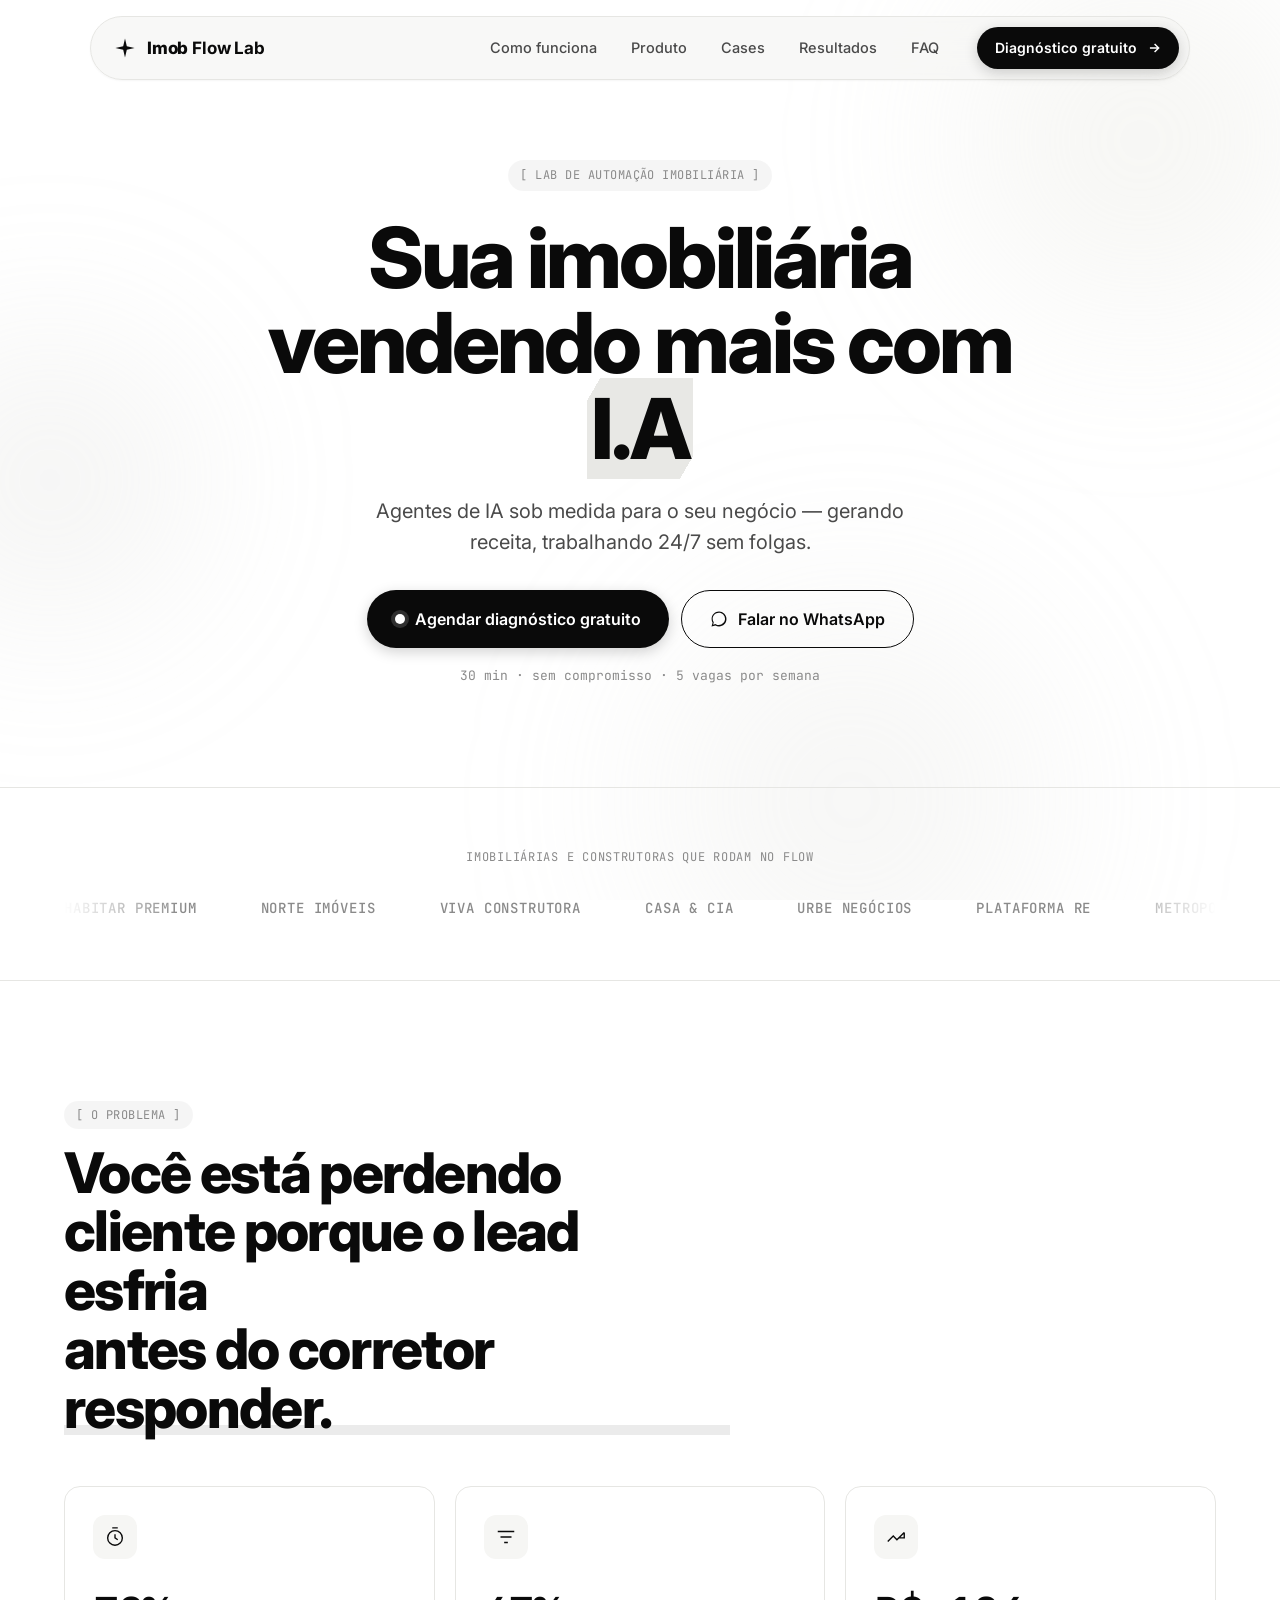
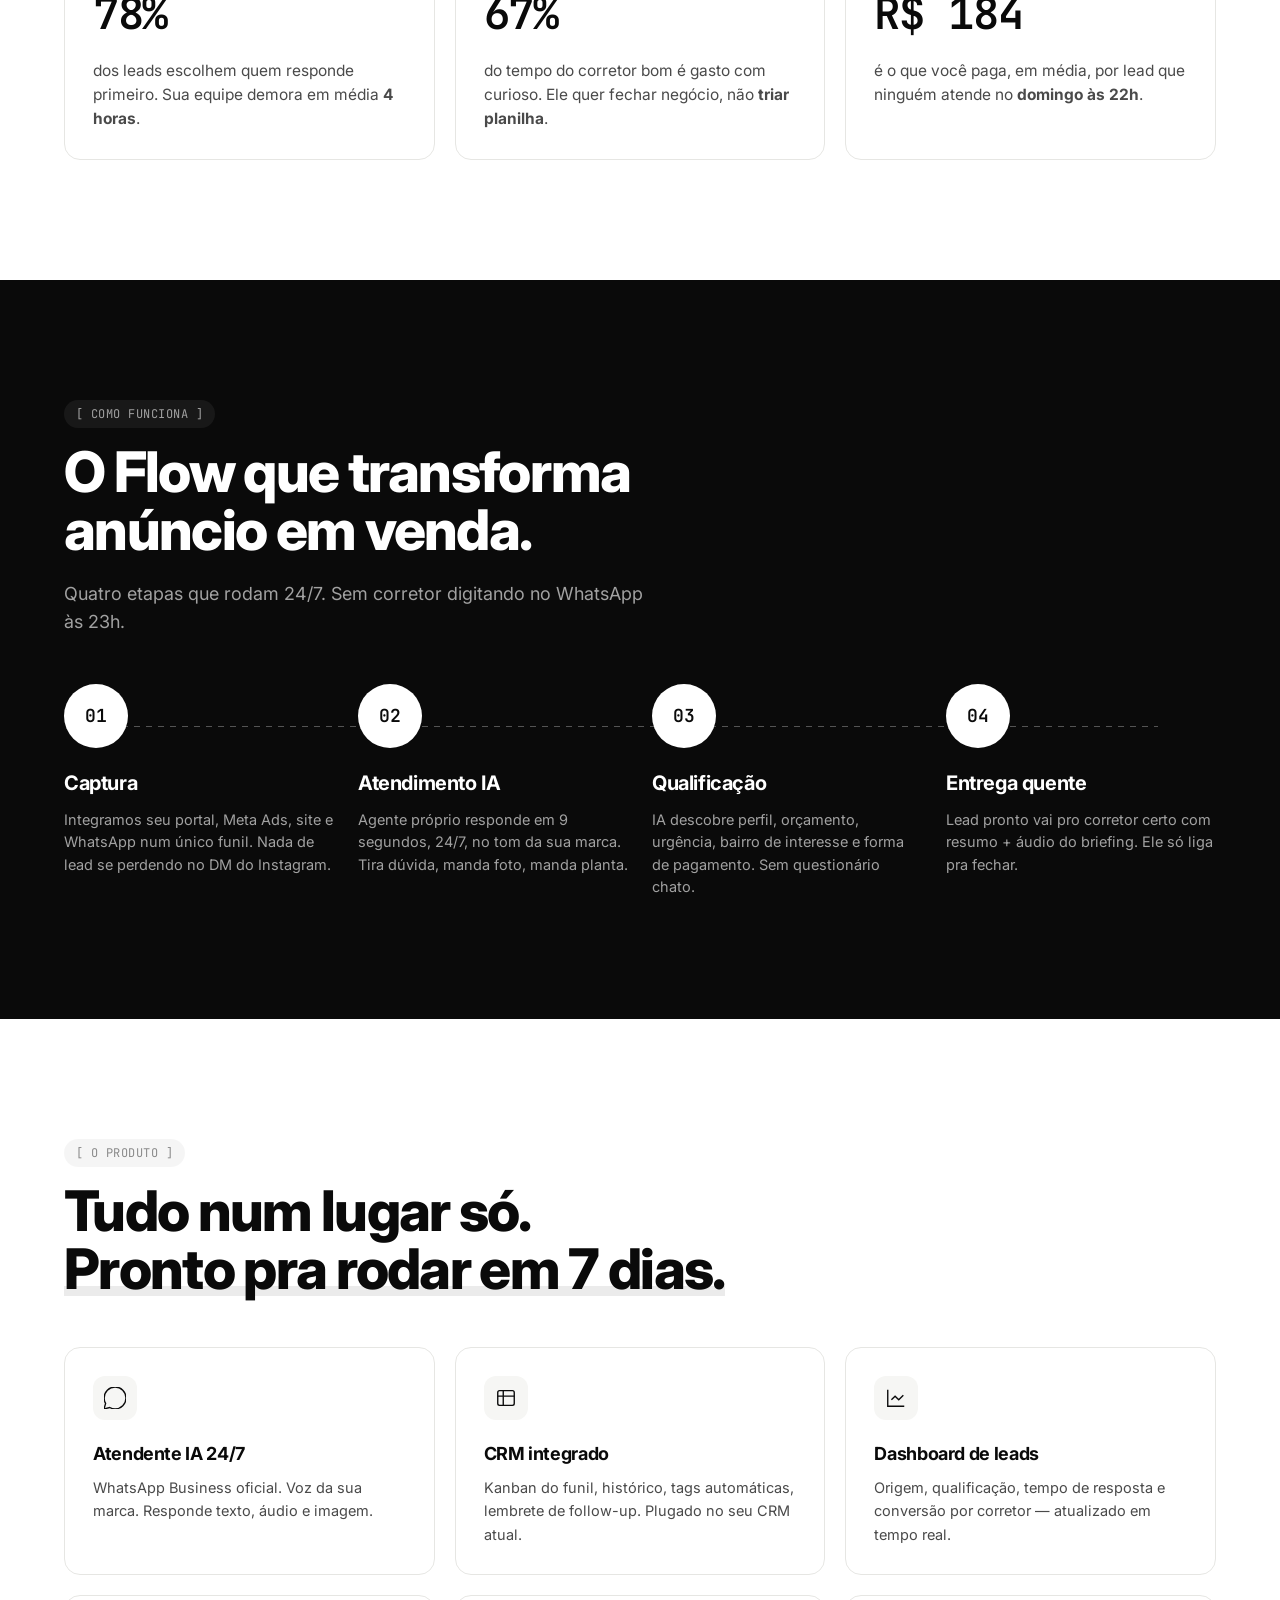
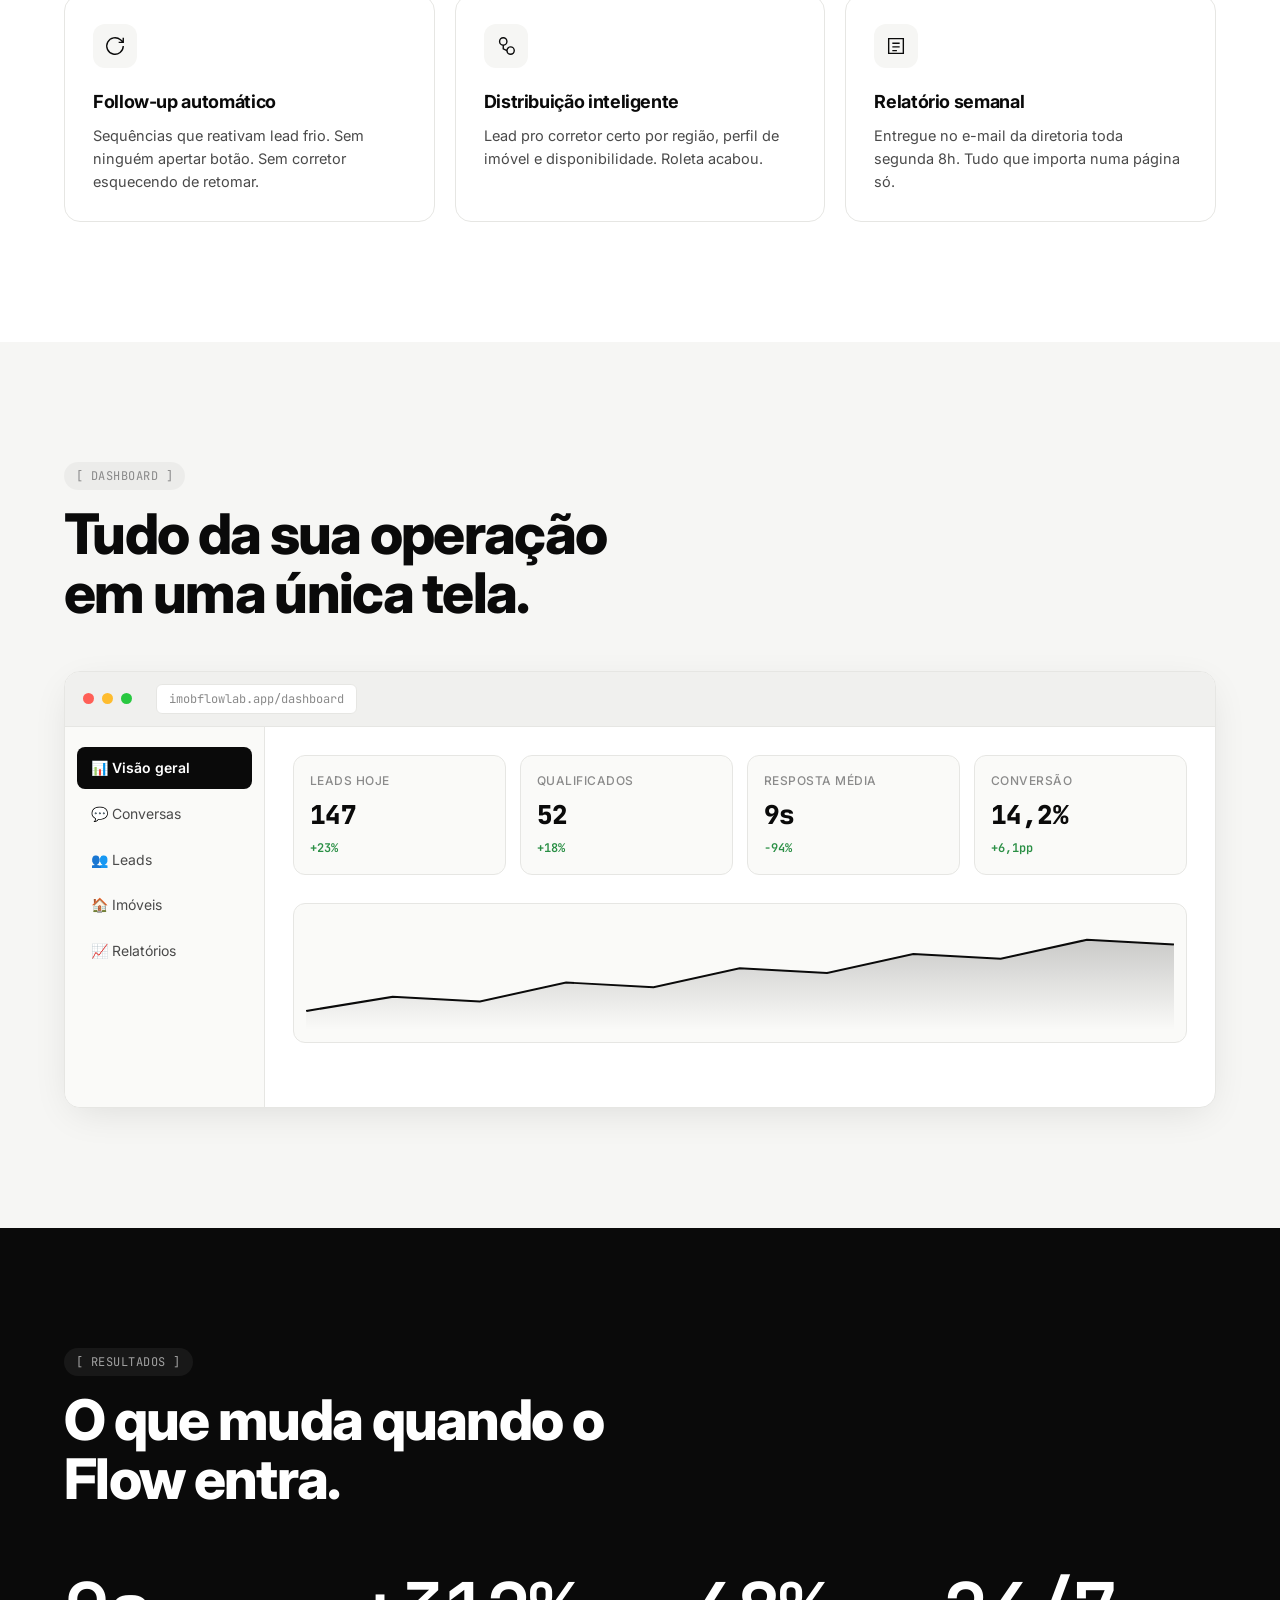
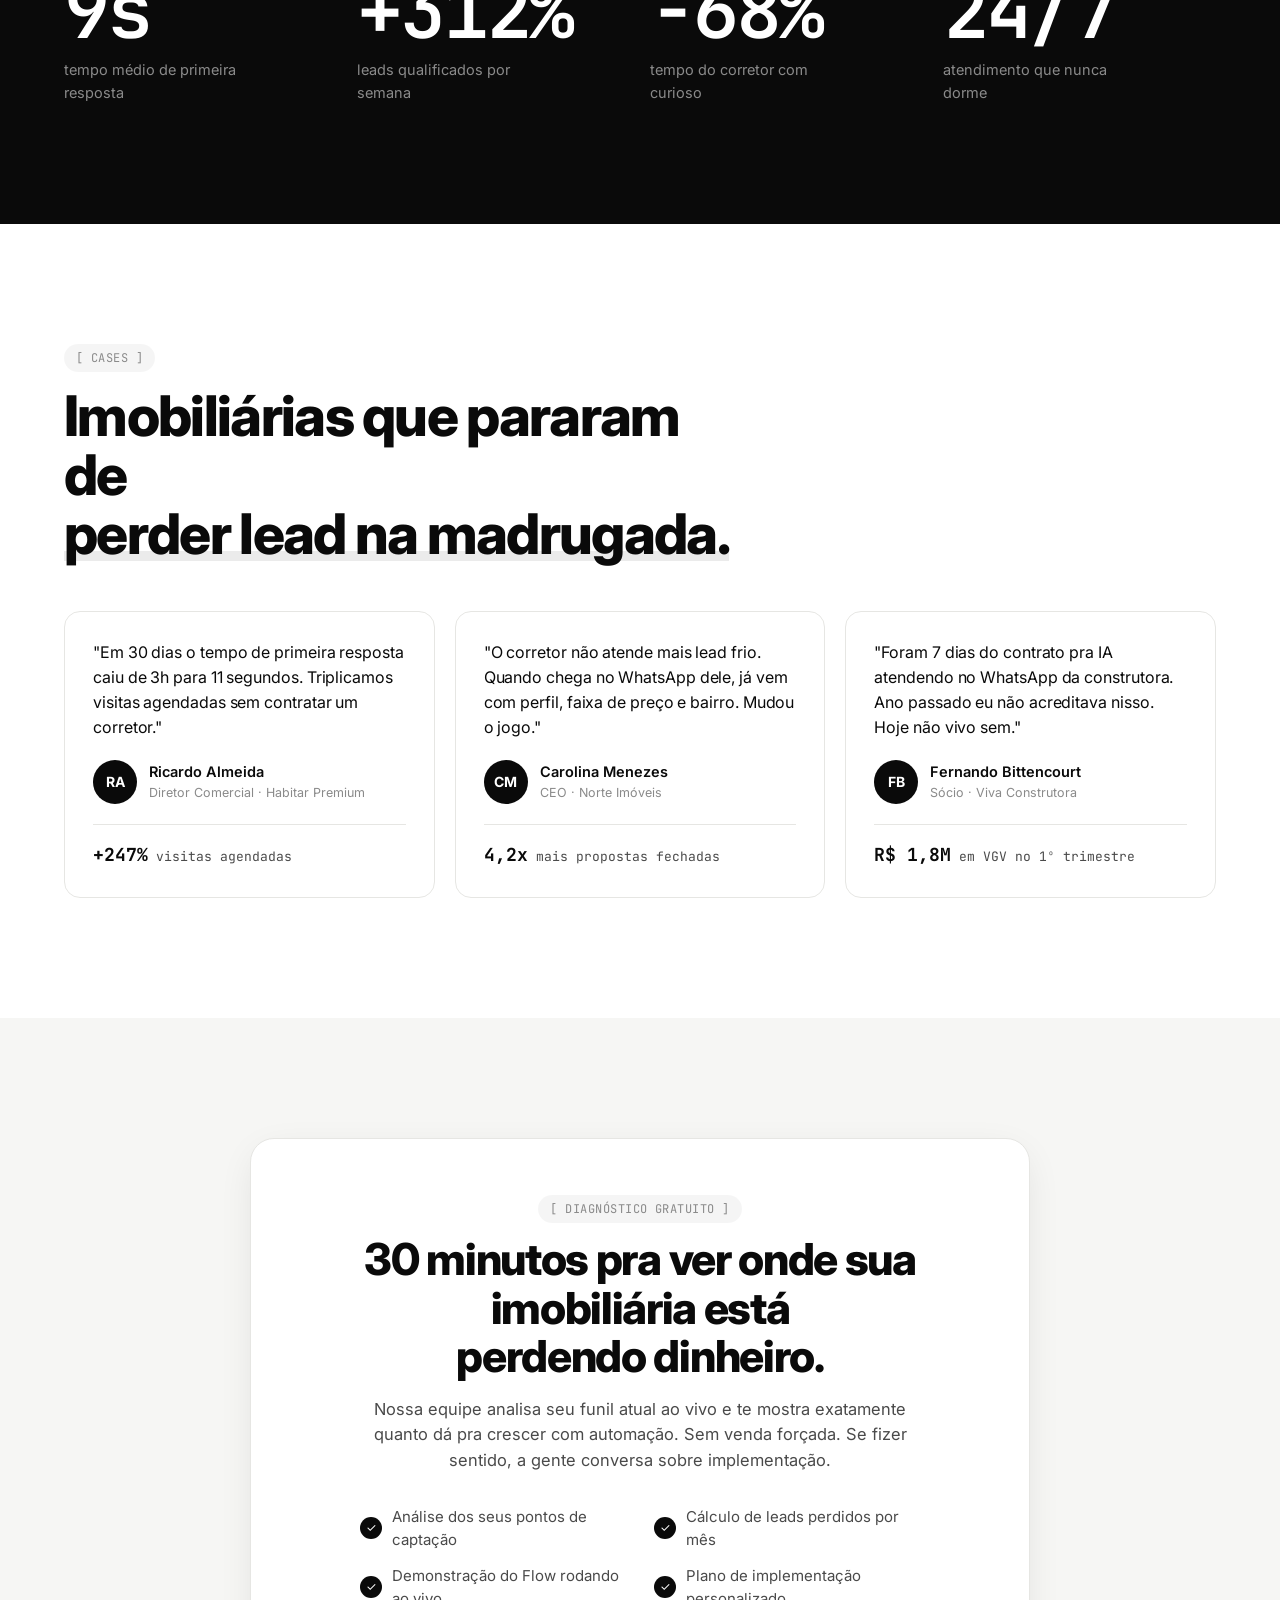
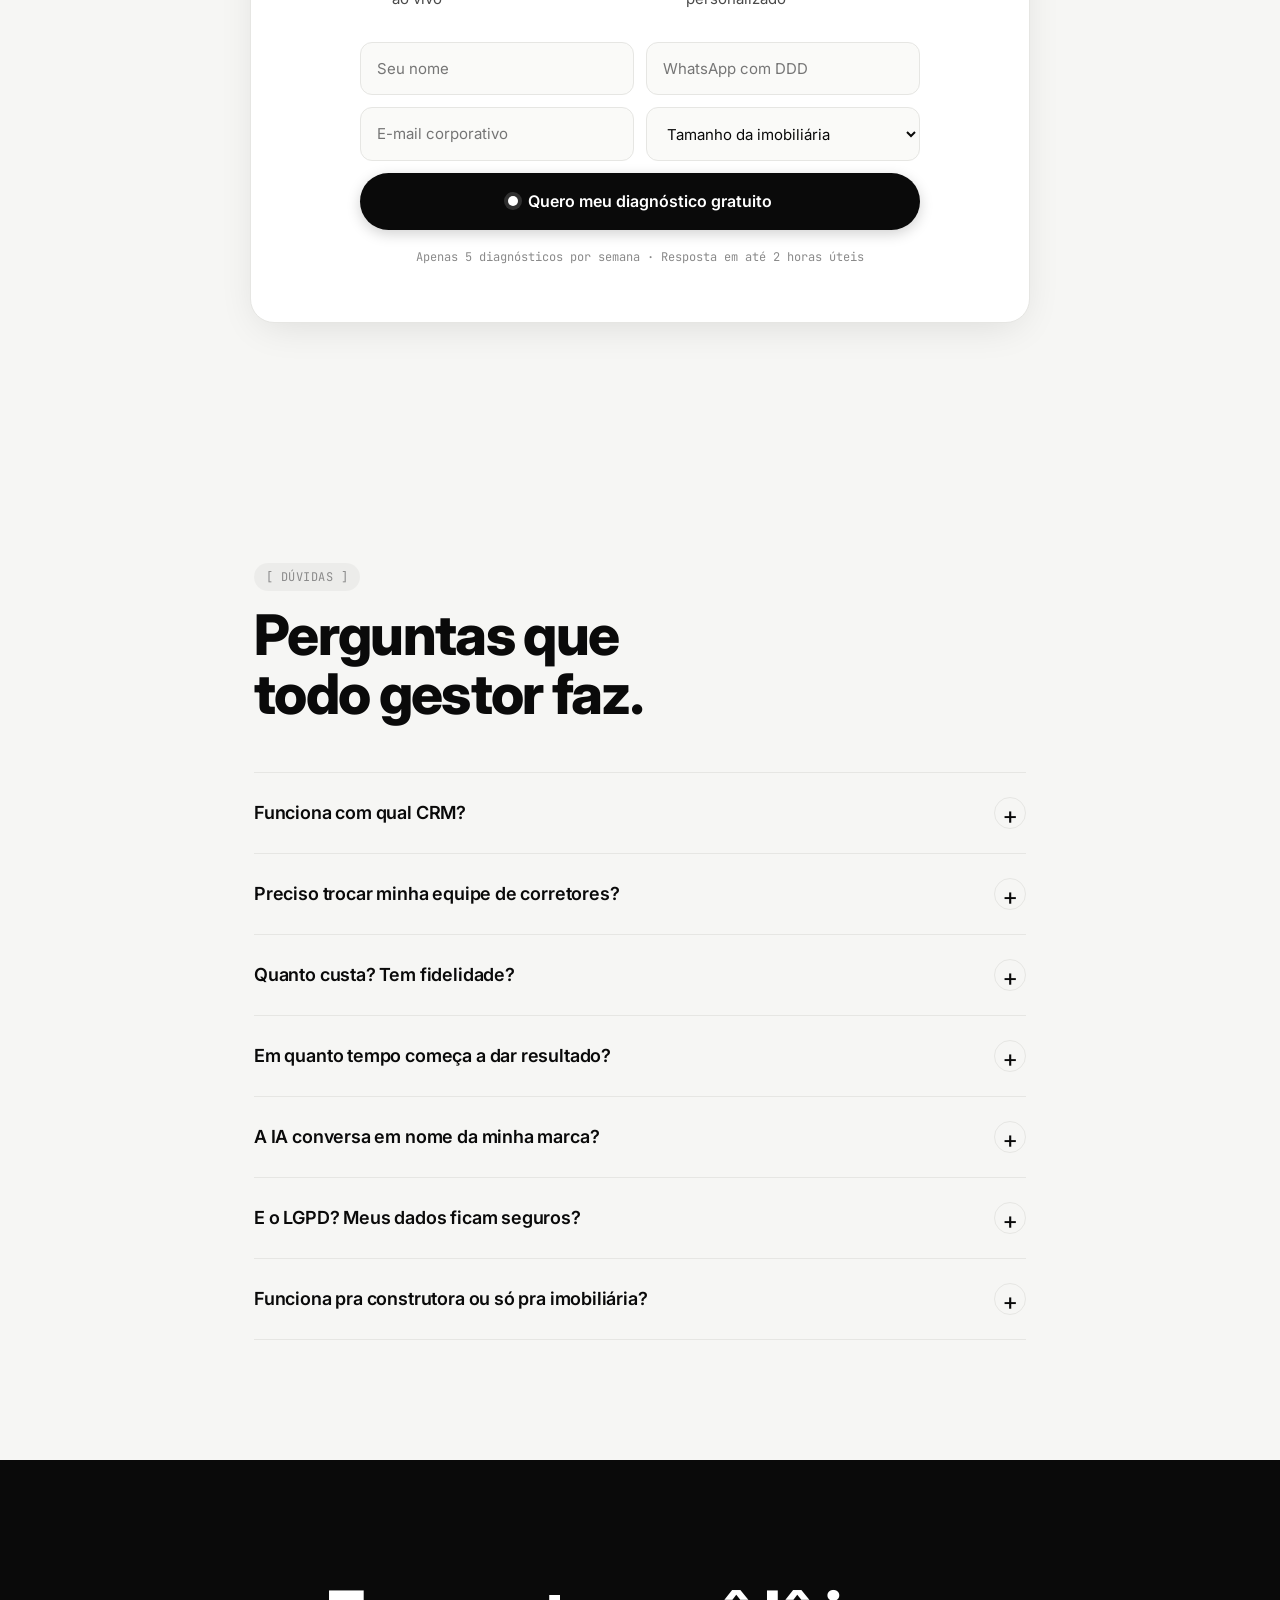
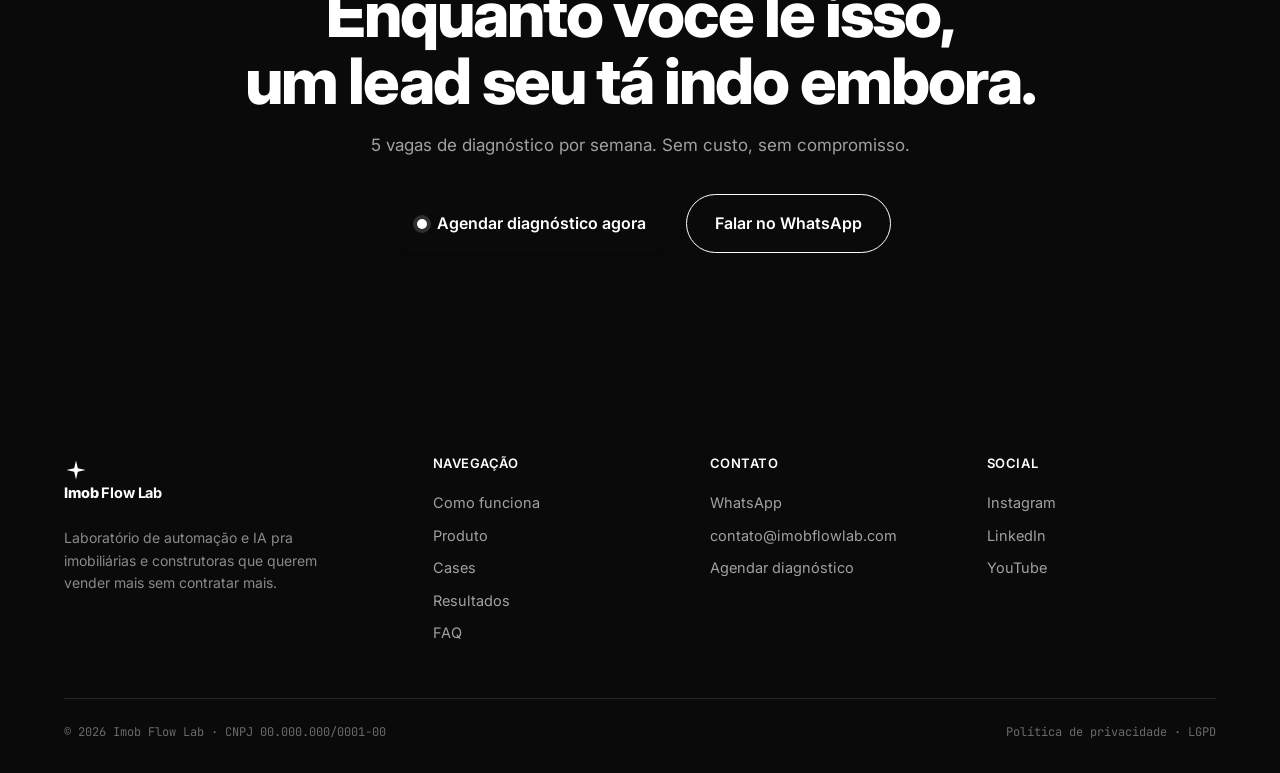
==== commit d5527144: "Remove phone mockup and update hero copy" ====
--- a/site/index.html
+++ b/site/index.html
@@ -63,10 +63,10 @@
   <div class="container hero-inner">
     <span class="eyebrow">[ LAB DE AUTOMAÇÃO IMOBILIÁRIA ]</span>
     <h1 class="hero-title">
-      Sua imobiliária vendendo no <span class="hl">piloto automático</span> com IA.
+      Sua imobiliária vendendo mais com <span class="hl">I.A</span>
     </h1>
     <p class="hero-sub">
-      Atendemos seus leads em 9 segundos, qualificamos no WhatsApp e entregamos só clientes prontos pro corretor fechar.
+      Agentes de IA sob medida para o seu negócio — gerando receita, trabalhando 24/7 sem folgas.
     </p>
     <div class="hero-ctas">
       <a href="#diagnostico" class="btn btn-primary btn-lg">
@@ -79,20 +79,6 @@
       </a>
     </div>
     <p class="hero-microcopy">30 min · sem compromisso · 5 vagas por semana</p>
-
-    <!-- WhatsApp Mockup -->
-    <div class="hero-mock" aria-hidden="true">
-      <div class="phone">
-        <div class="phone-header">
-          <div class="phone-avatar">IF</div>
-          <div>
-            <div class="phone-name">Imob Flow IA</div>
-            <div class="phone-status"><span class="dot-green"></span> online</div>
-          </div>
-        </div>
-        <div class="chat" id="chat"></div>
-      </div>
-    </div>
   </div>
 </section>
 
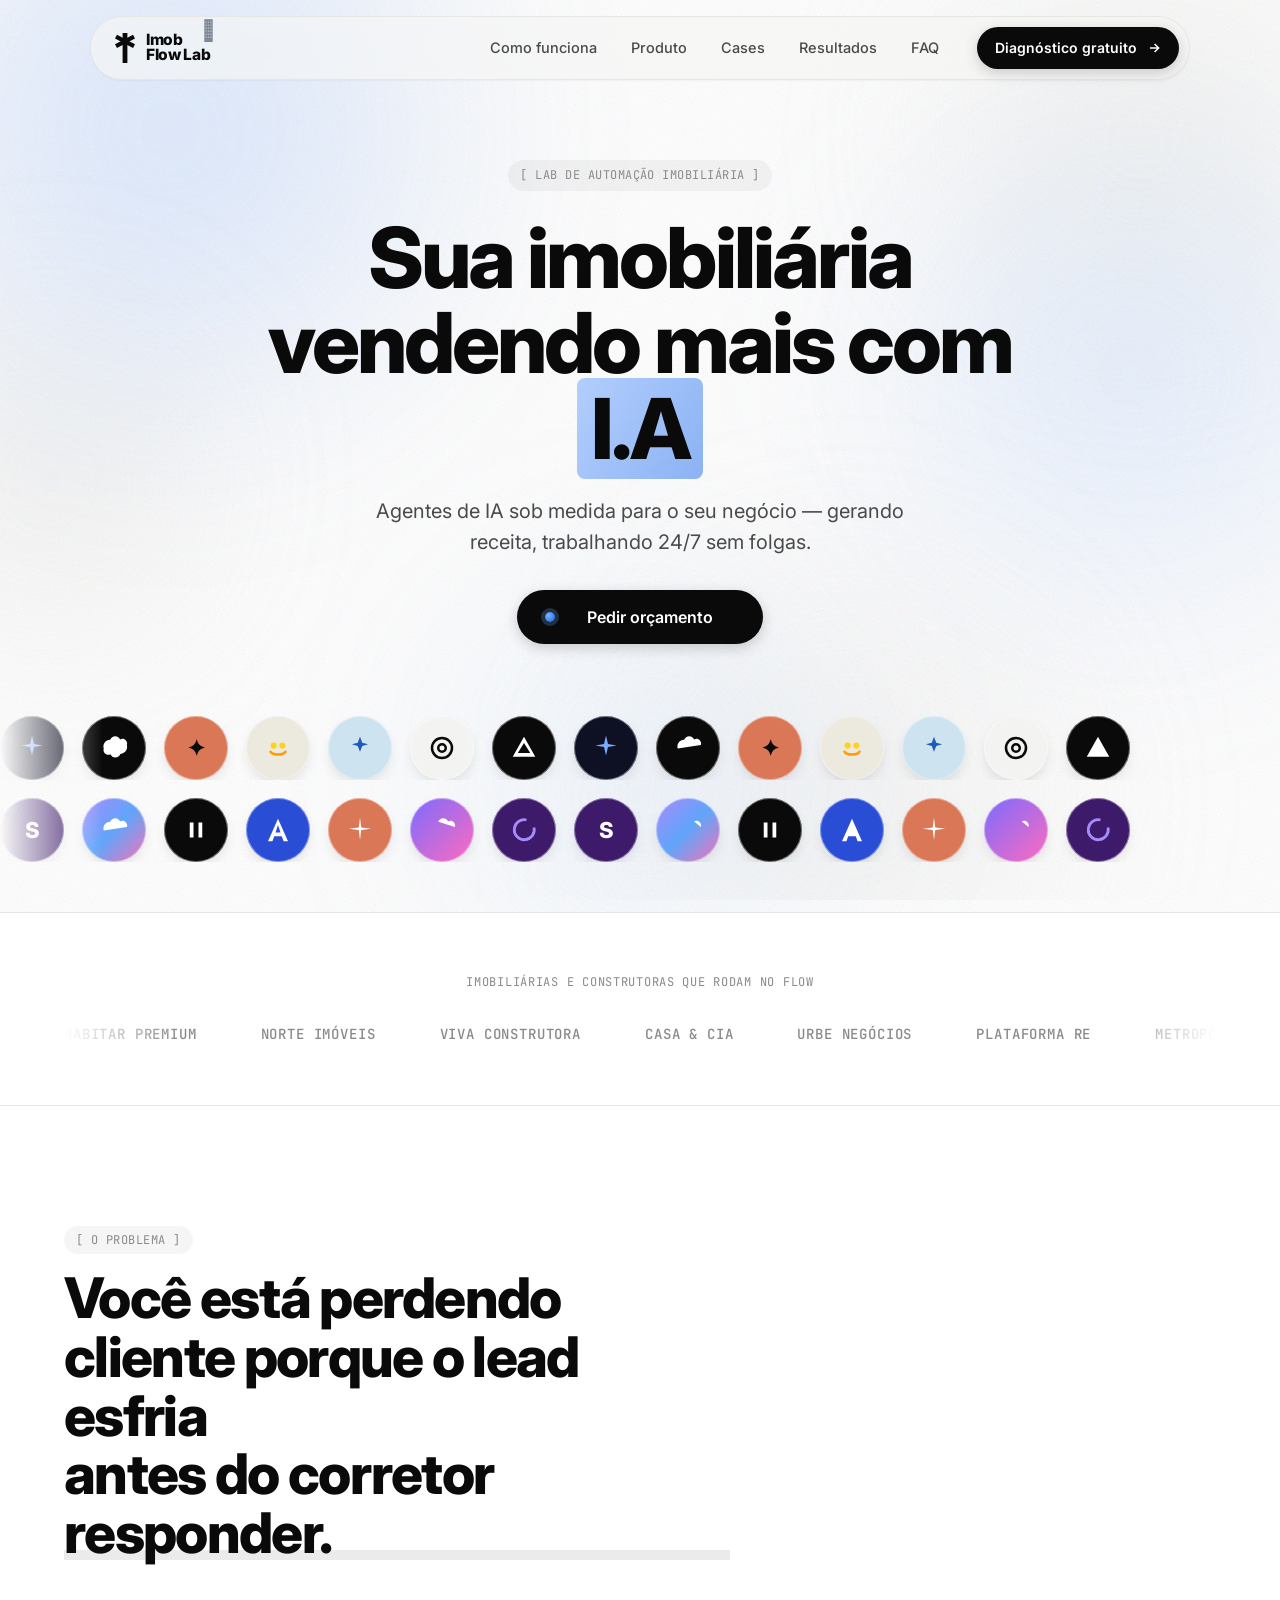
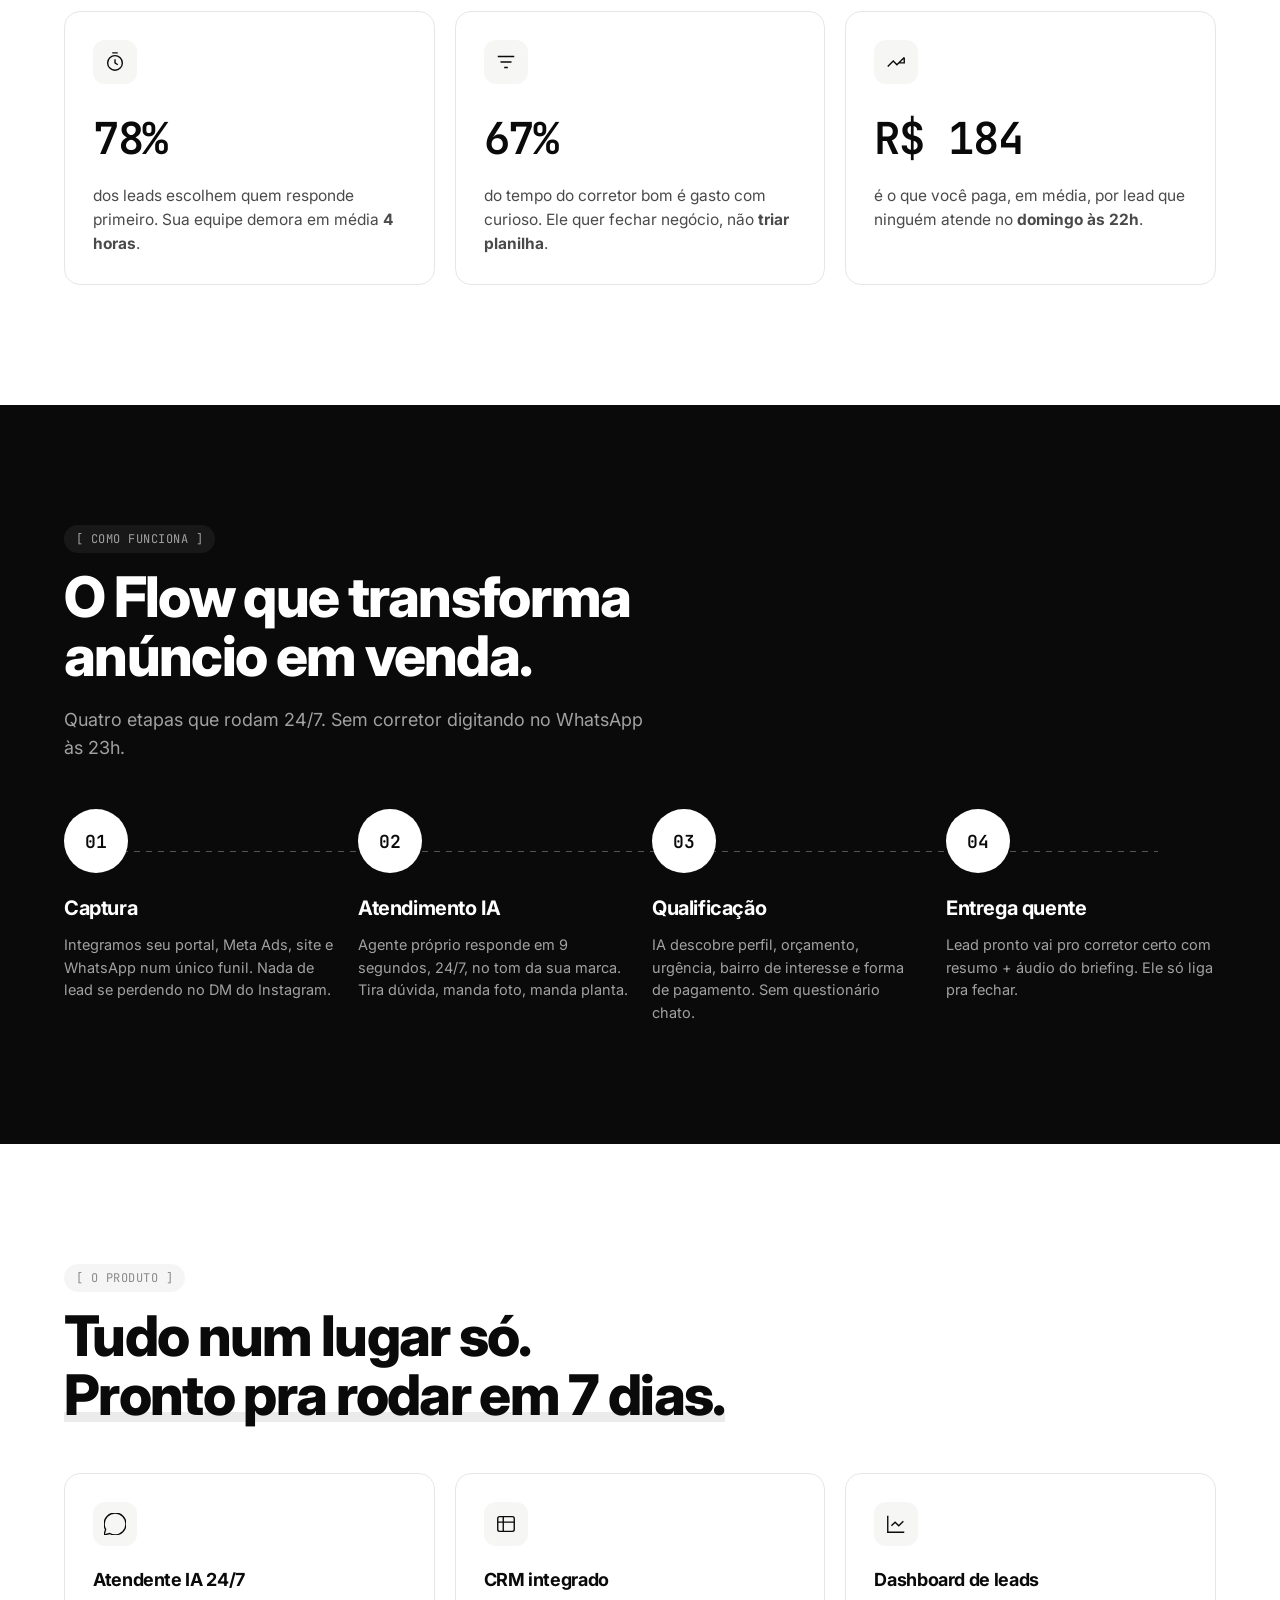
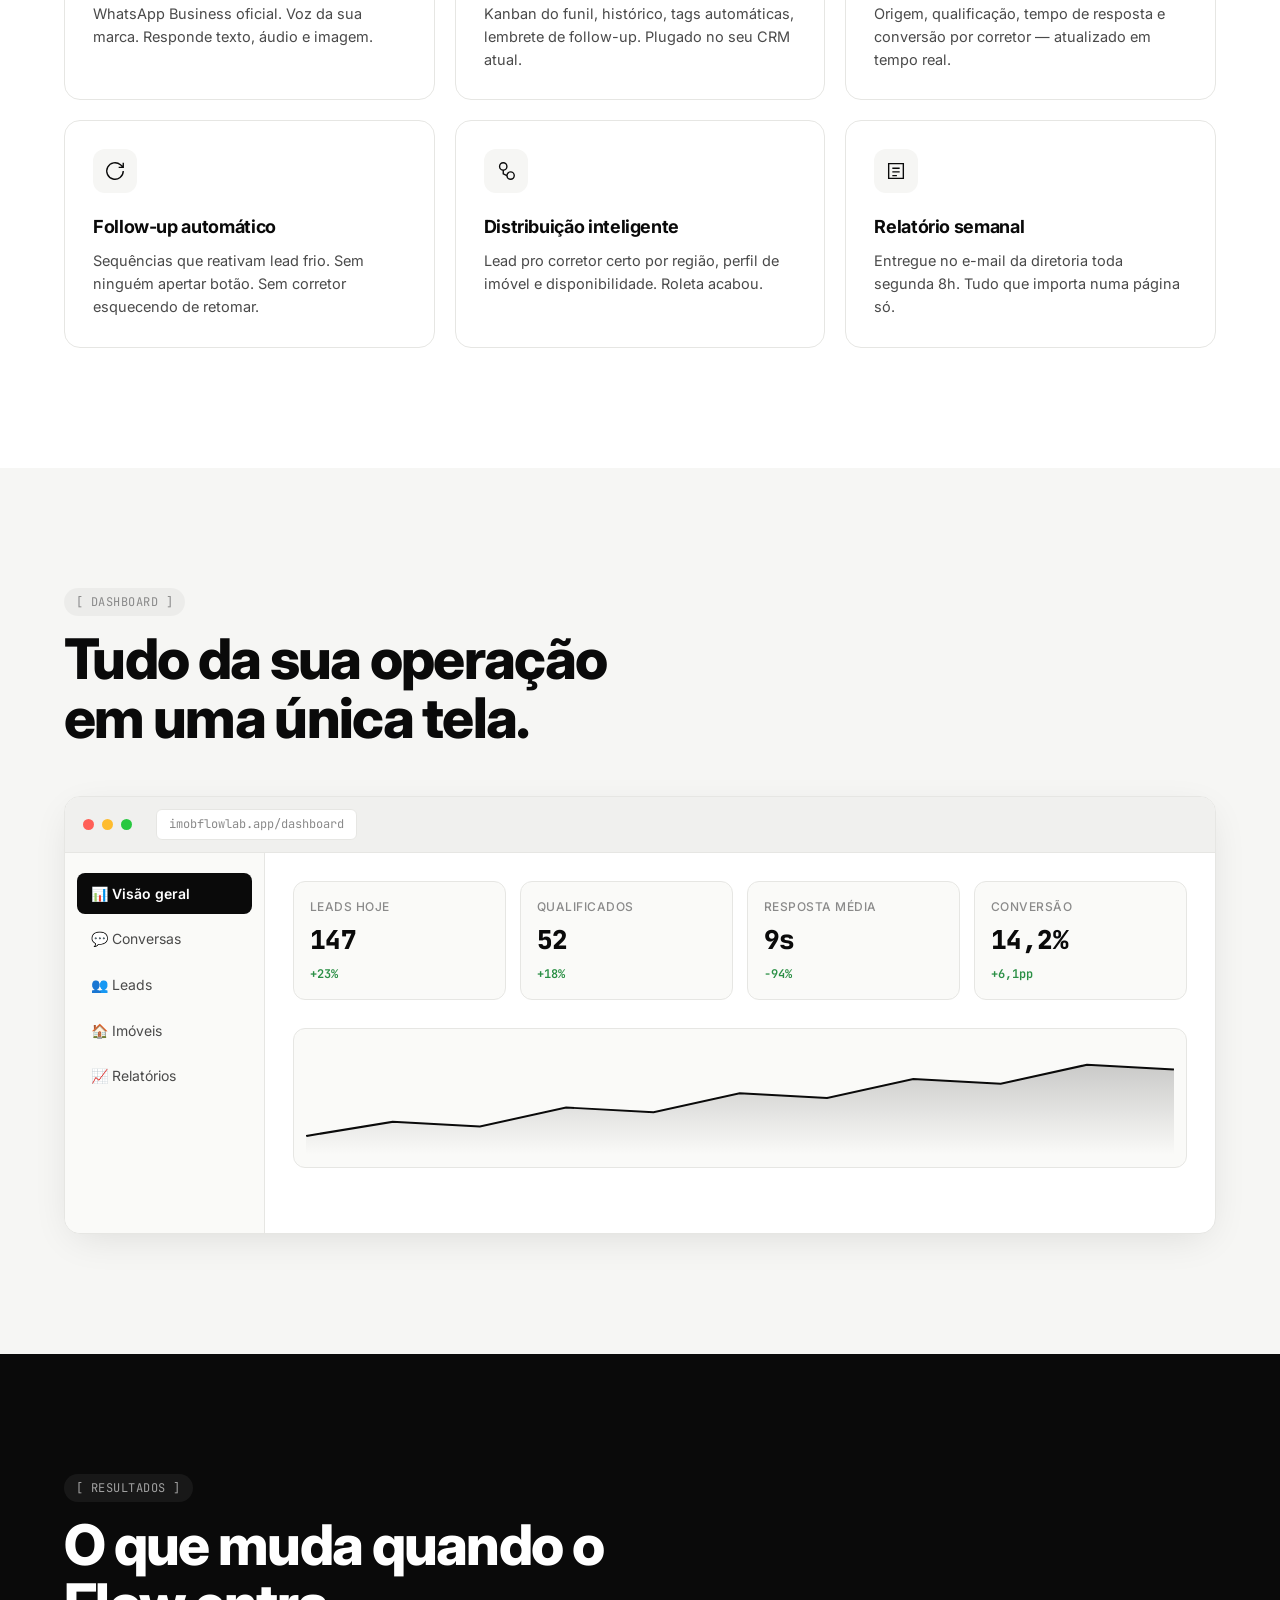
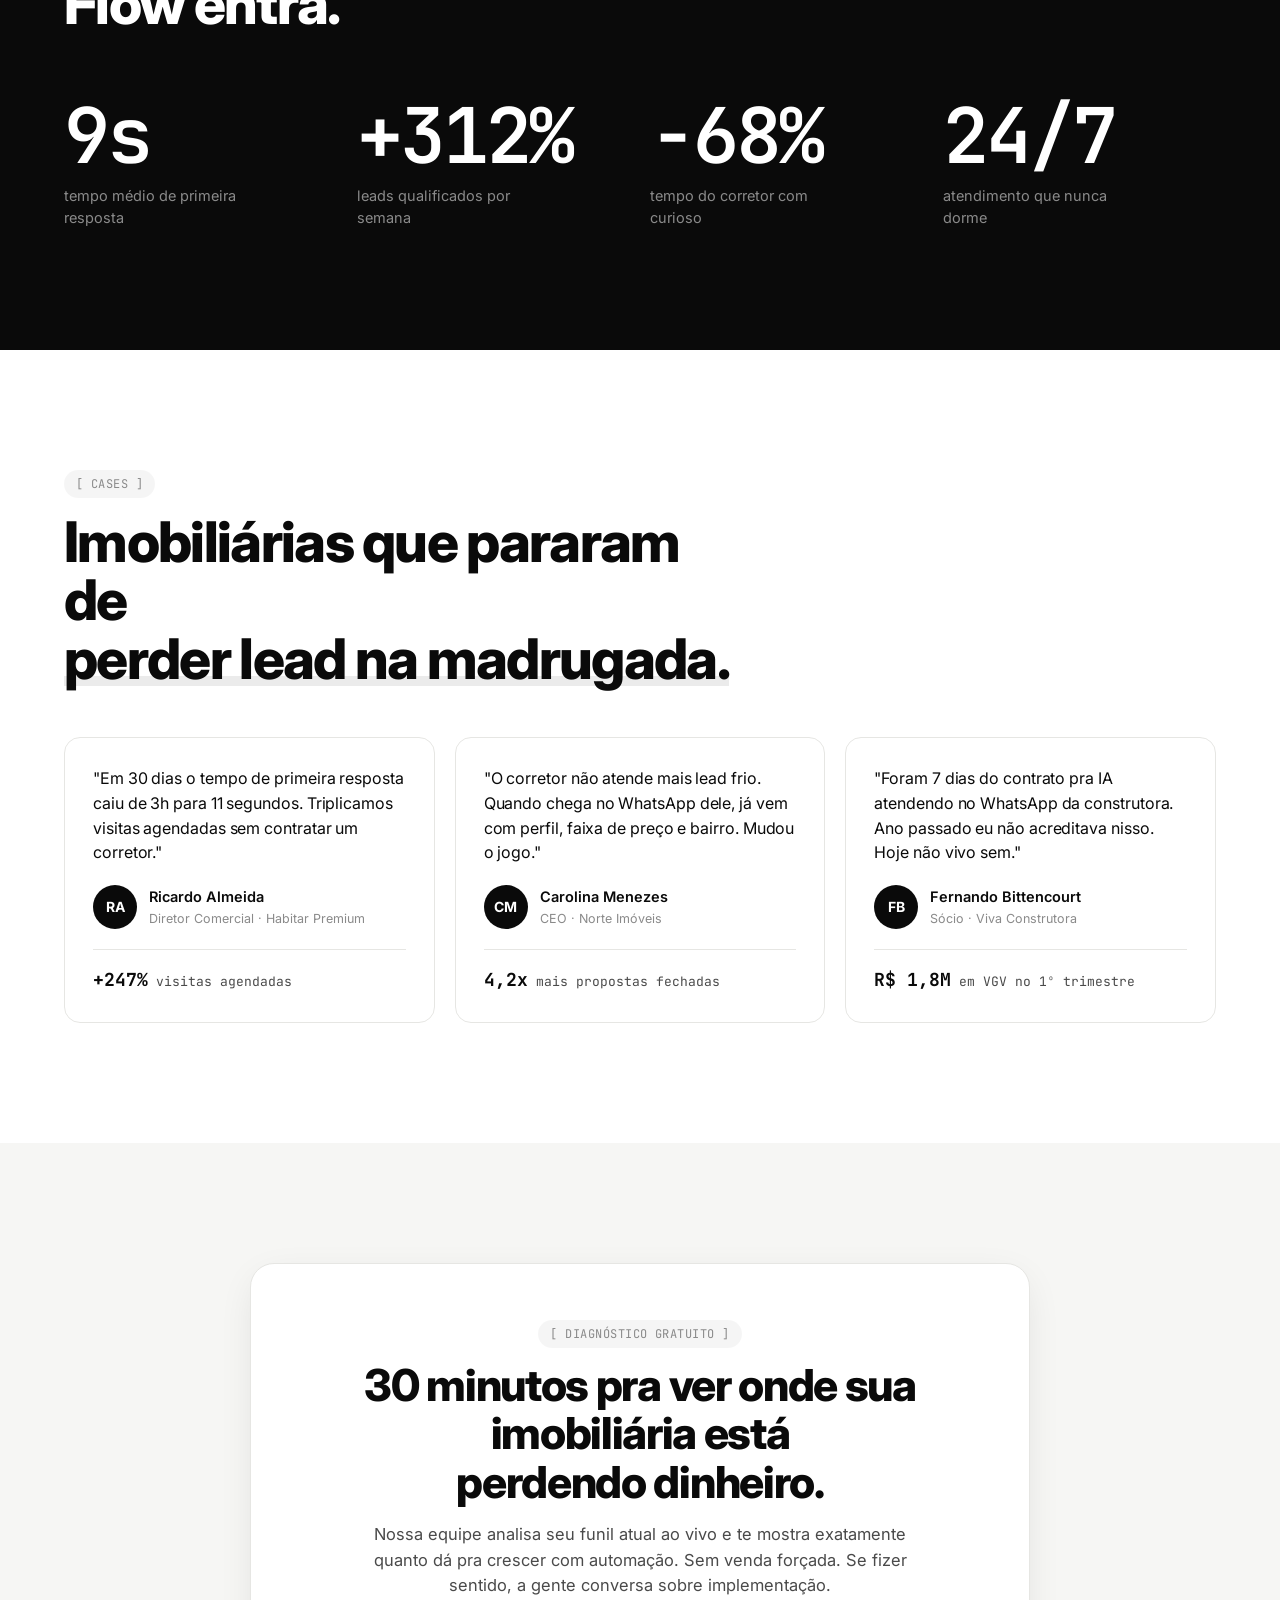
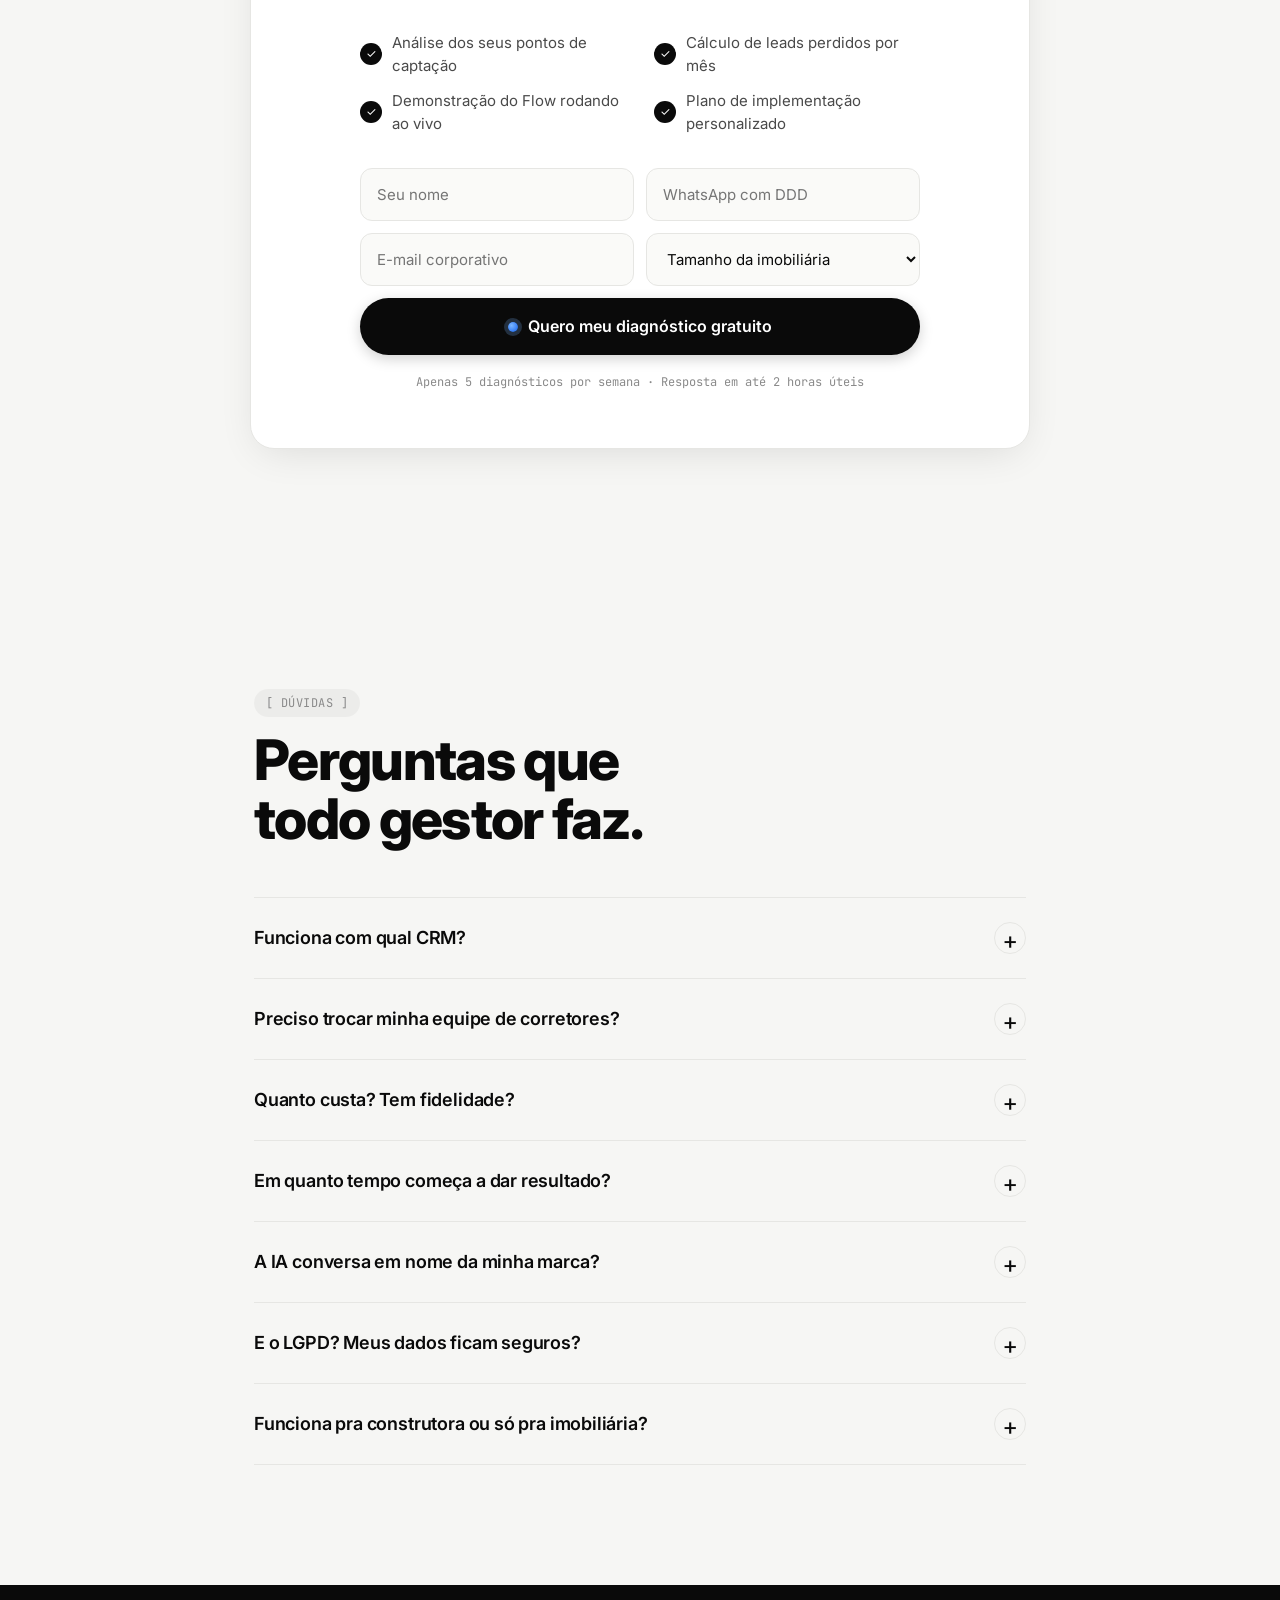
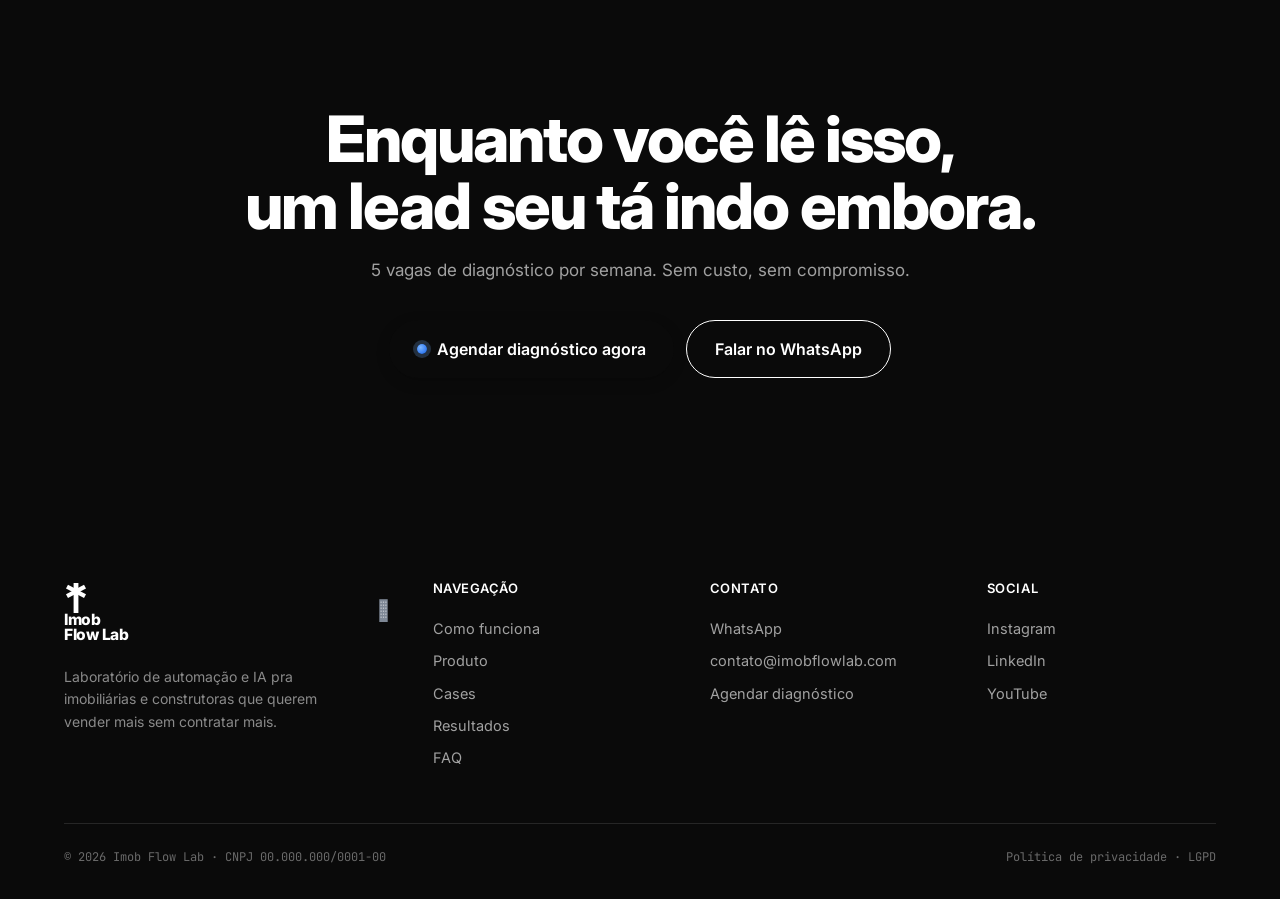
==== commit e58ae0d9: "Add hero motion background, AI logos marquee and brand-faithful logo - Animated blue gradient blobs " ====
--- a/site/index.html
+++ b/site/index.html
@@ -24,10 +24,28 @@
 <header class="navbar-wrap">
   <nav class="navbar" aria-label="Principal">
     <a href="#top" class="logo" aria-label="Imob Flow Lab — Início">
-      <svg class="logo-mark" viewBox="0 0 40 40" fill="none" aria-hidden="true">
-        <path d="M20 4 L23 17 L36 20 L23 23 L20 36 L17 23 L4 20 L17 17 Z" fill="#0A0A0A"/>
+      <svg class="logo-mark" viewBox="0 0 80 100" fill="#0A0A0A" aria-hidden="true">
+        <rect x="32" y="0" width="16" height="100"/>
+        <g transform="translate(40 28)">
+          <rect x="-34" y="-7" width="68" height="14" transform="rotate(28)"/>
+          <rect x="-34" y="-7" width="68" height="14" transform="rotate(-28)"/>
+        </g>
       </svg>
-      <span class="logo-text"><strong>Imob</strong> Flow Lab</span>
+      <span class="logo-stack">
+        <svg class="logo-skyline" viewBox="0 0 18 40" aria-hidden="true">
+          <rect x="2" y="2" width="14" height="38" fill="#7E8896"/>
+          <g fill="#fff" opacity=".55">
+            <rect x="4" y="6" width="2" height="2"/><rect x="8" y="6" width="2" height="2"/><rect x="12" y="6" width="2" height="2"/>
+            <rect x="4" y="11" width="2" height="2"/><rect x="8" y="11" width="2" height="2"/><rect x="12" y="11" width="2" height="2"/>
+            <rect x="4" y="16" width="2" height="2"/><rect x="8" y="16" width="2" height="2"/><rect x="12" y="16" width="2" height="2"/>
+            <rect x="4" y="21" width="2" height="2"/><rect x="8" y="21" width="2" height="2"/><rect x="12" y="21" width="2" height="2"/>
+            <rect x="4" y="26" width="2" height="2"/><rect x="8" y="26" width="2" height="2"/><rect x="12" y="26" width="2" height="2"/>
+            <rect x="4" y="31" width="2" height="2"/><rect x="8" y="31" width="2" height="2"/><rect x="12" y="31" width="2" height="2"/>
+          </g>
+        </svg>
+        <span class="logo-line">Imob</span>
+        <span class="logo-line">Flow Lab</span>
+      </span>
     </a>
     <ul class="nav-links">
       <li><a href="#como-funciona">Como funciona</a></li>
@@ -60,6 +78,15 @@
 
 <!-- HERO -->
 <section class="hero">
+
+  <!-- MOTION BACKGROUND -->
+  <div class="hero-motion" aria-hidden="true">
+    <div class="motion-blob motion-blob-1"></div>
+    <div class="motion-blob motion-blob-2"></div>
+    <div class="motion-blob motion-blob-3"></div>
+    <div class="motion-grain"></div>
+  </div>
+
   <div class="container hero-inner">
     <span class="eyebrow">[ LAB DE AUTOMAÇÃO IMOBILIÁRIA ]</span>
     <h1 class="hero-title">
@@ -69,17 +96,56 @@
       Agentes de IA sob medida para o seu negócio — gerando receita, trabalhando 24/7 sem folgas.
     </p>
     <div class="hero-ctas">
-      <a href="#diagnostico" class="btn btn-primary btn-lg">
+      <a href="#diagnostico" class="btn btn-primary btn-lg btn-swap">
         <span class="btn-dot"></span>
-        Agendar diagnóstico gratuito
+        <span class="btn-label">
+          <span class="btn-label-default">Pedir orçamento</span>
+          <span class="btn-label-hover">Falar com consultor</span>
+        </span>
       </a>
-      <a href="https://wa.me/5500000000000" class="btn btn-ghost btn-lg" target="_blank" rel="noopener">
-        <svg width="18" height="18" viewBox="0 0 24 24" fill="currentColor"><path d="M12.04 2C6.58 2 2.13 6.45 2.13 11.91c0 1.75.46 3.45 1.32 4.95L2 22l5.25-1.37c1.45.79 3.08 1.21 4.79 1.21h.01c5.46 0 9.91-4.45 9.91-9.91 0-2.65-1.03-5.14-2.9-7.01A9.816 9.816 0 0 0 12.04 2zm0 18.13c-1.53 0-3.03-.41-4.34-1.19l-.31-.18-3.23.85.86-3.15-.2-.32a8.198 8.198 0 0 1-1.26-4.34c0-4.54 3.7-8.24 8.24-8.24 2.2 0 4.27.86 5.83 2.42a8.18 8.18 0 0 1 2.41 5.83c0 4.54-3.7 8.24-8.24 8.24z"/></svg>
-        Falar no WhatsApp
-      </a>
-    </div>
-    <p class="hero-microcopy">30 min · sem compromisso · 5 vagas por semana</p>
-  </div>
+    </div>
+  </div>
+
+  <!-- AI LOGOS MARQUEE -->
+  <div class="ai-marquee" aria-hidden="true">
+    <div class="ai-row ai-row-1">
+      <div class="ai-track">
+        <div class="ai-logo" style="background:#0E1024"><svg viewBox="0 0 24 24" fill="#7AA9FF"><path d="M12 2l1.6 6.8L20.5 10l-6.9 1.2L12 18l-1.6-6.8L3.5 10l6.9-1.2L12 2z"/></svg></div>
+        <div class="ai-logo" style="background:#0A0A0A"><svg viewBox="0 0 24 24" fill="#fff"><path d="M22.3 9.6c.4-1.2.2-2.5-.6-3.5-1.2-1.5-3.2-1.9-4.8-1-.6-1.6-2.2-2.6-3.9-2.6-1.8 0-3.4 1.1-4 2.8-1 0-2 .3-2.9.8-1.6 1-2.6 2.7-2.6 4.6 0 .6.1 1.2.3 1.7-.4 1.2-.2 2.5.6 3.5 1.2 1.5 3.2 1.9 4.8 1 .6 1.6 2.2 2.6 3.9 2.6 1.8 0 3.4-1.1 4-2.8 1-.1 1.9-.4 2.7-.9 1.7-1 2.7-2.7 2.7-4.6 0-.6-.1-1.2-.2-1.6z"/></svg></div>
+        <div class="ai-logo" style="background:#D97757"><span class="ai-letter">✦</span></div>
+        <div class="ai-logo" style="background:#ECE9DF"><svg viewBox="0 0 24 24"><circle cx="8.5" cy="10" r="2.5" fill="#FFD21E"/><circle cx="15.5" cy="10" r="2.5" fill="#FFD21E"/><path d="M6 15c2 3 10 3 12 0" stroke="#FF9D00" stroke-width="2" fill="none" stroke-linecap="round"/></svg></div>
+        <div class="ai-logo" style="background:#CDE3F0"><svg viewBox="0 0 24 24" fill="#1E5BB8"><path d="M12 3l1.8 4.7L18.5 9l-4.7 1.3L12 15l-1.8-4.7L5.5 9l4.7-1.3L12 3z"/></svg></div>
+        <div class="ai-logo" style="background:#F3F3F2"><svg viewBox="0 0 24 24" fill="none" stroke="#0A0A0A" stroke-width="2"><circle cx="12" cy="12" r="8"/><circle cx="12" cy="12" r="3"/></svg></div>
+        <div class="ai-logo" style="background:#0A0A0A"><svg viewBox="0 0 24 24" fill="#fff"><path d="M12 3l9 16H3L12 3zm0 5l-5 8h10L12 8z"/></svg></div>
+        <div class="ai-logo" style="background:#0E1024"><svg viewBox="0 0 24 24" fill="#7AA9FF"><path d="M12 2l1.6 6.8L20.5 10l-6.9 1.2L12 18l-1.6-6.8L3.5 10l6.9-1.2L12 2z"/></svg></div>
+        <div class="ai-logo" style="background:#0A0A0A"><svg viewBox="0 0 24 24" fill="#fff"><path d="M22.3 9.6c.4-1.2.2-2.5-.6-3.5-1.2-1.5-3.2-1.9-4.8-1-.6-1.6-2.2-2.6-3.9-2.6-1.8 0-3.4 1.1-4 2.8-1 0-2 .3-2.9.8-1.6 1-2.6 2.7-2.6 4.6 0 .6.1 1.2.3 1.7z"/></svg></div>
+        <div class="ai-logo" style="background:#D97757"><span class="ai-letter">✦</span></div>
+        <div class="ai-logo" style="background:#ECE9DF"><svg viewBox="0 0 24 24"><circle cx="8.5" cy="10" r="2.5" fill="#FFD21E"/><circle cx="15.5" cy="10" r="2.5" fill="#FFD21E"/><path d="M6 15c2 3 10 3 12 0" stroke="#FF9D00" stroke-width="2" fill="none" stroke-linecap="round"/></svg></div>
+        <div class="ai-logo" style="background:#CDE3F0"><svg viewBox="0 0 24 24" fill="#1E5BB8"><path d="M12 3l1.8 4.7L18.5 9l-4.7 1.3L12 15l-1.8-4.7L5.5 9l4.7-1.3L12 3z"/></svg></div>
+        <div class="ai-logo" style="background:#F3F3F2"><svg viewBox="0 0 24 24" fill="none" stroke="#0A0A0A" stroke-width="2"><circle cx="12" cy="12" r="8"/><circle cx="12" cy="12" r="3"/></svg></div>
+        <div class="ai-logo" style="background:#0A0A0A"><svg viewBox="0 0 24 24" fill="#fff"><path d="M12 3l9 16H3L12 3z"/></svg></div>
+      </div>
+    </div>
+    <div class="ai-row ai-row-2">
+      <div class="ai-track">
+        <div class="ai-logo" style="background:#3D1A6A"><span class="ai-letter" style="color:#fff">S</span></div>
+        <div class="ai-logo" style="background:linear-gradient(135deg,#A78BFA,#60A5FA,#F472B6)"><svg viewBox="0 0 24 24" fill="#fff"><path d="M22.3 9.6c.4-1.2.2-2.5-.6-3.5-1.2-1.5-3.2-1.9-4.8-1-.6-1.6-2.2-2.6-3.9-2.6-1.8 0-3.4 1.1-4 2.8-1 0-2 .3-2.9.8-1.6 1-2.6 2.7-2.6 4.6 0 .6.1 1.2.3 1.7z"/></svg></div>
+        <div class="ai-logo" style="background:#0A0A0A"><svg viewBox="0 0 24 24" fill="#fff"><rect x="7" y="6" width="3" height="12"/><rect x="14" y="6" width="3" height="12"/></svg></div>
+        <div class="ai-logo" style="background:#2A4DD6"><svg viewBox="0 0 24 24" fill="#fff"><path d="M12 3L4 21h3.5L9 17h6l1.5 4H20L12 3zm-2 11l2-6 2 6h-4z"/></svg></div>
+        <div class="ai-logo" style="background:#D97757"><svg viewBox="0 0 24 24" fill="#fff"><path d="M12 2l1 8 8 1-8 1-1 8-1-8-8-1 8-1z"/></svg></div>
+        <div class="ai-logo" style="background:linear-gradient(135deg,#7B6BFF,#FF6BBF)"><svg viewBox="0 0 24 24" fill="#fff"><path d="M22.3 9.6c.4-1.2.2-2.5-.6-3.5-1.2-1.5-3.2-1.9-4.8-1-.6-1.6-2.2-2.6-3.9-2.6-1.8 0-3.4 1.1-4 2.8z"/></svg></div>
+        <div class="ai-logo" style="background:#3D1A6A"><svg viewBox="0 0 24 24" fill="none" stroke="#A78BFA" stroke-width="2.2"><path d="M14 4a8 8 0 1 0 6 6"/></svg></div>
+        <div class="ai-logo" style="background:#3D1A6A"><span class="ai-letter" style="color:#fff">S</span></div>
+        <div class="ai-logo" style="background:linear-gradient(135deg,#A78BFA,#60A5FA,#F472B6)"><svg viewBox="0 0 24 24" fill="#fff"><path d="M22.3 9.6c.4-1.2.2-2.5-.6-3.5-1.2-1.5-3.2-1.9-4.8-1z"/></svg></div>
+        <div class="ai-logo" style="background:#0A0A0A"><svg viewBox="0 0 24 24" fill="#fff"><rect x="7" y="6" width="3" height="12"/><rect x="14" y="6" width="3" height="12"/></svg></div>
+        <div class="ai-logo" style="background:#2A4DD6"><svg viewBox="0 0 24 24" fill="#fff"><path d="M12 3L4 21h3.5L9 17h6l1.5 4H20L12 3z"/></svg></div>
+        <div class="ai-logo" style="background:#D97757"><svg viewBox="0 0 24 24" fill="#fff"><path d="M12 2l1 8 8 1-8 1-1 8-1-8-8-1 8-1z"/></svg></div>
+        <div class="ai-logo" style="background:linear-gradient(135deg,#7B6BFF,#FF6BBF)"><svg viewBox="0 0 24 24" fill="#fff"><path d="M22 9.6c.4-1.2.2-2.5-.6-3.5-1.2-1.5-3.2-1.9-4.8-1z"/></svg></div>
+        <div class="ai-logo" style="background:#3D1A6A"><svg viewBox="0 0 24 24" fill="none" stroke="#A78BFA" stroke-width="2.2"><path d="M14 4a8 8 0 1 0 6 6"/></svg></div>
+      </div>
+    </div>
+  </div>
+
 </section>
 
 <!-- LOGO BAR -->
@@ -406,8 +472,28 @@
     <div class="footer-grid">
       <div>
         <a href="#top" class="logo">
-          <svg class="logo-mark" viewBox="0 0 40 40" fill="none"><path d="M20 4 L23 17 L36 20 L23 23 L20 36 L17 23 L4 20 L17 17 Z" fill="#FFFFFF"/></svg>
-          <span class="logo-text logo-text-light"><strong>Imob</strong> Flow Lab</span>
+          <svg class="logo-mark" viewBox="0 0 80 100" fill="#FFFFFF">
+            <rect x="32" y="0" width="16" height="100"/>
+            <g transform="translate(40 28)">
+              <rect x="-34" y="-7" width="68" height="14" transform="rotate(28)"/>
+              <rect x="-34" y="-7" width="68" height="14" transform="rotate(-28)"/>
+            </g>
+          </svg>
+          <span class="logo-stack logo-stack-light">
+            <svg class="logo-skyline" viewBox="0 0 18 40" aria-hidden="true">
+              <rect x="2" y="2" width="14" height="38" fill="#7E8896"/>
+              <g fill="#fff" opacity=".6">
+                <rect x="4" y="6" width="2" height="2"/><rect x="8" y="6" width="2" height="2"/><rect x="12" y="6" width="2" height="2"/>
+                <rect x="4" y="11" width="2" height="2"/><rect x="8" y="11" width="2" height="2"/><rect x="12" y="11" width="2" height="2"/>
+                <rect x="4" y="16" width="2" height="2"/><rect x="8" y="16" width="2" height="2"/><rect x="12" y="16" width="2" height="2"/>
+                <rect x="4" y="21" width="2" height="2"/><rect x="8" y="21" width="2" height="2"/><rect x="12" y="21" width="2" height="2"/>
+                <rect x="4" y="26" width="2" height="2"/><rect x="8" y="26" width="2" height="2"/><rect x="12" y="26" width="2" height="2"/>
+                <rect x="4" y="31" width="2" height="2"/><rect x="8" y="31" width="2" height="2"/><rect x="12" y="31" width="2" height="2"/>
+              </g>
+            </svg>
+            <span class="logo-line">Imob</span>
+            <span class="logo-line">Flow Lab</span>
+          </span>
         </a>
         <p class="footer-desc">Laboratório de automação e IA pra imobiliárias e construtoras que querem vender mais sem contratar mais.</p>
       </div>
--- a/site/styles.css
+++ b/site/styles.css
@@ -70,8 +70,20 @@
   padding:10px 10px 10px 22px;
   box-shadow:var(--shadow-1);
 }
-.logo{display:flex;align-items:center;gap:10px;font-weight:700;font-size:17px;letter-spacing:-.01em}
-.logo-mark{width:24px;height:24px;flex-shrink:0}
+.logo{display:flex;align-items:center;gap:9px;letter-spacing:-.02em;text-decoration:none;color:var(--ink)}
+.logo-mark{width:24px;height:30px;flex-shrink:0}
+.logo-stack{
+  display:flex;flex-direction:column;
+  line-height:.95;font-weight:800;font-size:15.5px;
+  position:relative;
+}
+.logo-stack .logo-line{display:block;color:var(--ink)}
+.logo-skyline{
+  position:absolute;
+  width:11px;height:24px;
+  top:-15px;right:-4px;
+}
+.logo-stack-light .logo-line{color:#fff}
 .logo-text strong{font-weight:800}
 .logo-text-light{color:#fff}
 .nav-links{display:flex;gap:6px;list-style:none;margin-left:auto}
@@ -106,14 +118,33 @@
 }
 .btn-ghost:hover{background:var(--ink);color:#fff}
 .btn-dot{
-  width:10px;height:10px;border-radius:50%;background:#fff;
-  box-shadow:0 0 0 4px rgba(255,255,255,.15);
+  width:10px;height:10px;border-radius:50%;
+  background:radial-gradient(circle at 35% 35%,#7BB6FF,#3B82F6 60%,#1E5BB8);
+  box-shadow:0 0 0 4px rgba(123,182,255,.22);
   animation:pulse 1.6s infinite;
+  flex-shrink:0;
 }
 @keyframes pulse{
-  0%,100%{box-shadow:0 0 0 4px rgba(255,255,255,.15)}
-  50%{box-shadow:0 0 0 7px rgba(255,255,255,.05)}
-}
+  0%,100%{box-shadow:0 0 0 4px rgba(123,182,255,.22)}
+  50%{box-shadow:0 0 0 7px rgba(123,182,255,.06)}
+}
+
+/* HOVER SWAP BUTTON */
+.btn-swap .btn-label{
+  position:relative;display:inline-block;
+  overflow:hidden;height:1.4em;line-height:1.4em;
+  vertical-align:middle;
+  min-width:170px;
+  text-align:center;
+}
+.btn-swap .btn-label-default,
+.btn-swap .btn-label-hover{
+  display:block;
+  transition:transform .35s cubic-bezier(.5,.2,.2,1);
+}
+.btn-swap .btn-label-hover{position:absolute;inset:0;transform:translateY(120%)}
+.btn-swap:hover .btn-label-default{transform:translateY(-120%)}
+.btn-swap:hover .btn-label-hover{transform:translateY(0)}
 
 .nav-toggle{display:none;flex-direction:column;gap:5px;padding:8px}
 .nav-toggle span{width:22px;height:2px;background:var(--ink);border-radius:2px;transition:.2s}
@@ -134,11 +165,83 @@
 
 /* ========== HERO ========== */
 .hero{
-  padding:160px 0 100px;
+  padding:160px 0 50px;
   text-align:center;
   position:relative;
-}
-.hero-inner{display:flex;flex-direction:column;align-items:center}
+  overflow:hidden;
+  min-height:100vh;
+  display:flex;flex-direction:column;
+}
+.hero-inner{display:flex;flex-direction:column;align-items:center;position:relative;z-index:2;flex:1}
+
+/* HERO MOTION BACKGROUND */
+.hero-motion{position:absolute;inset:0;z-index:0;overflow:hidden;pointer-events:none}
+.motion-blob{
+  position:absolute;border-radius:50%;
+  filter:blur(90px);
+  opacity:.55;
+  will-change:transform;
+}
+.motion-blob-1{
+  width:700px;height:700px;top:-220px;left:-180px;
+  background:radial-gradient(circle,rgba(120,170,255,.55),rgba(80,130,230,.15) 50%,transparent 75%);
+  animation:blobFloat1 22s ease-in-out infinite;
+}
+.motion-blob-2{
+  width:600px;height:600px;top:8%;right:-150px;
+  background:radial-gradient(circle,rgba(150,190,255,.5),rgba(100,150,240,.1) 55%,transparent 80%);
+  animation:blobFloat2 26s ease-in-out infinite;
+}
+.motion-blob-3{
+  width:520px;height:520px;bottom:-120px;left:30%;
+  background:radial-gradient(circle,rgba(180,210,255,.45),rgba(120,170,240,.08) 50%,transparent 80%);
+  animation:blobFloat3 30s ease-in-out infinite;
+}
+@keyframes blobFloat1{
+  0%,100%{transform:translate(0,0) scale(1)}
+  33%{transform:translate(80px,40px) scale(1.1)}
+  66%{transform:translate(-30px,90px) scale(.95)}
+}
+@keyframes blobFloat2{
+  0%,100%{transform:translate(0,0) scale(1)}
+  50%{transform:translate(-100px,60px) scale(1.15)}
+}
+@keyframes blobFloat3{
+  0%,100%{transform:translate(0,0) scale(1)}
+  40%{transform:translate(60px,-50px) scale(1.1)}
+  70%{transform:translate(-50px,30px) scale(.9)}
+}
+.motion-grain{
+  position:absolute;inset:0;opacity:.3;mix-blend-mode:multiply;
+  background-image:url("data:image/svg+xml;utf8,<svg xmlns='http://www.w3.org/2000/svg' width='200' height='200'><filter id='n'><feTurbulence type='fractalNoise' baseFrequency='0.85'/></filter><rect width='200' height='200' filter='url(%23n)' opacity='0.5'/></svg>");
+}
+
+/* AI LOGOS MARQUEE */
+.ai-marquee{
+  margin-top:72px;
+  position:relative;z-index:2;
+  display:flex;flex-direction:column;gap:18px;
+  mask-image:linear-gradient(90deg,transparent,#000 8%,#000 92%,transparent);
+  -webkit-mask-image:linear-gradient(90deg,transparent,#000 8%,#000 92%,transparent);
+}
+.ai-row{overflow:hidden}
+.ai-track{
+  display:flex;gap:18px;width:max-content;
+  animation:aiSlide 38s linear infinite;
+}
+.ai-row-2 .ai-track{animation:aiSlideReverse 44s linear infinite}
+@keyframes aiSlide{to{transform:translateX(-50%)}}
+@keyframes aiSlideReverse{from{transform:translateX(-50%)}to{transform:translateX(0)}}
+.ai-logo{
+  width:64px;height:64px;border-radius:50%;
+  display:grid;place-items:center;
+  flex-shrink:0;
+  box-shadow:0 6px 16px -6px rgba(0,0,0,.18),0 0 0 1px rgba(255,255,255,.4) inset;
+  transition:transform .3s;
+}
+.ai-logo:hover{transform:scale(1.08)}
+.ai-logo svg{width:30px;height:30px}
+.ai-letter{font-family:'Inter',sans-serif;font-weight:800;font-size:22px;letter-spacing:-.02em}
 .eyebrow{
   font-family:'JetBrains Mono',ui-monospace,monospace;
   font-size:12px;letter-spacing:.04em;
@@ -155,8 +258,9 @@
   margin-bottom:24px;
 }
 .hl{
-  background:linear-gradient(120deg,transparent 0,transparent 8%,#E8E8E5 8%,#E8E8E5 92%,transparent 92%);
-  padding:0 4px;
+  background:linear-gradient(120deg,rgba(120,170,255,.55),rgba(80,140,240,.65));
+  padding:0 14px;border-radius:8px;
+  color:#0A0A0A;
 }
 .hl-line{position:relative;display:inline-block}
 .hl-line::after{
@@ -509,7 +613,16 @@
   .nav-toggle.open span:nth-child(2){opacity:0}
   .nav-toggle.open span:nth-child(3){transform:translateY(-7px) rotate(-45deg)}
 
-  .hero{padding:130px 0 60px}
+  .hero{padding:120px 0 32px;min-height:auto}
+  .ai-marquee{margin-top:48px;gap:14px}
+  .ai-logo{width:52px;height:52px}
+  .ai-logo svg{width:24px;height:24px}
+  .ai-letter{font-size:18px}
+  .motion-blob{filter:blur(70px)}
+  .motion-blob-1{width:420px;height:420px}
+  .motion-blob-2{width:380px;height:380px}
+  .motion-blob-3{width:340px;height:340px}
+  .btn-swap .btn-label{min-width:140px;font-size:14px}
   .hero-mock{margin-top:48px}
   .section{padding:80px 0}
   .grid-3,.grid-4{grid-template-columns:1fr;gap:14px}
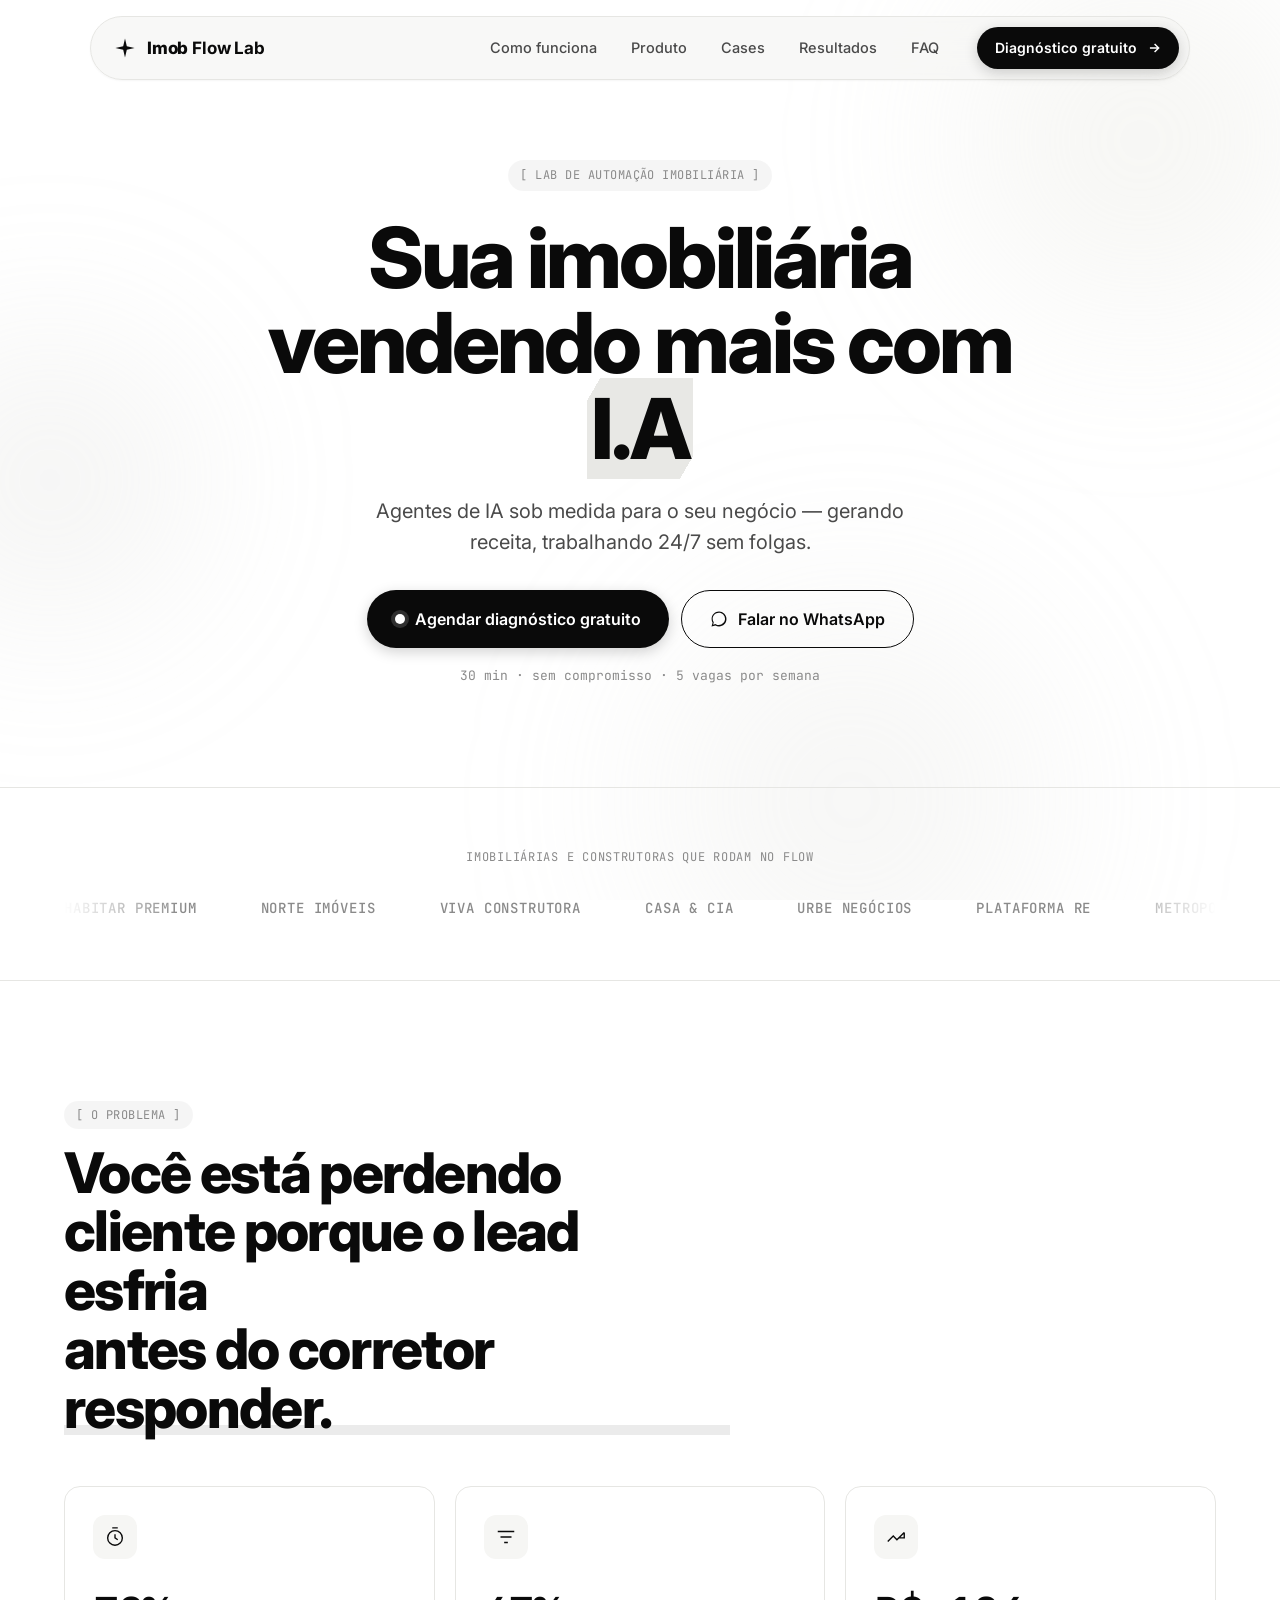
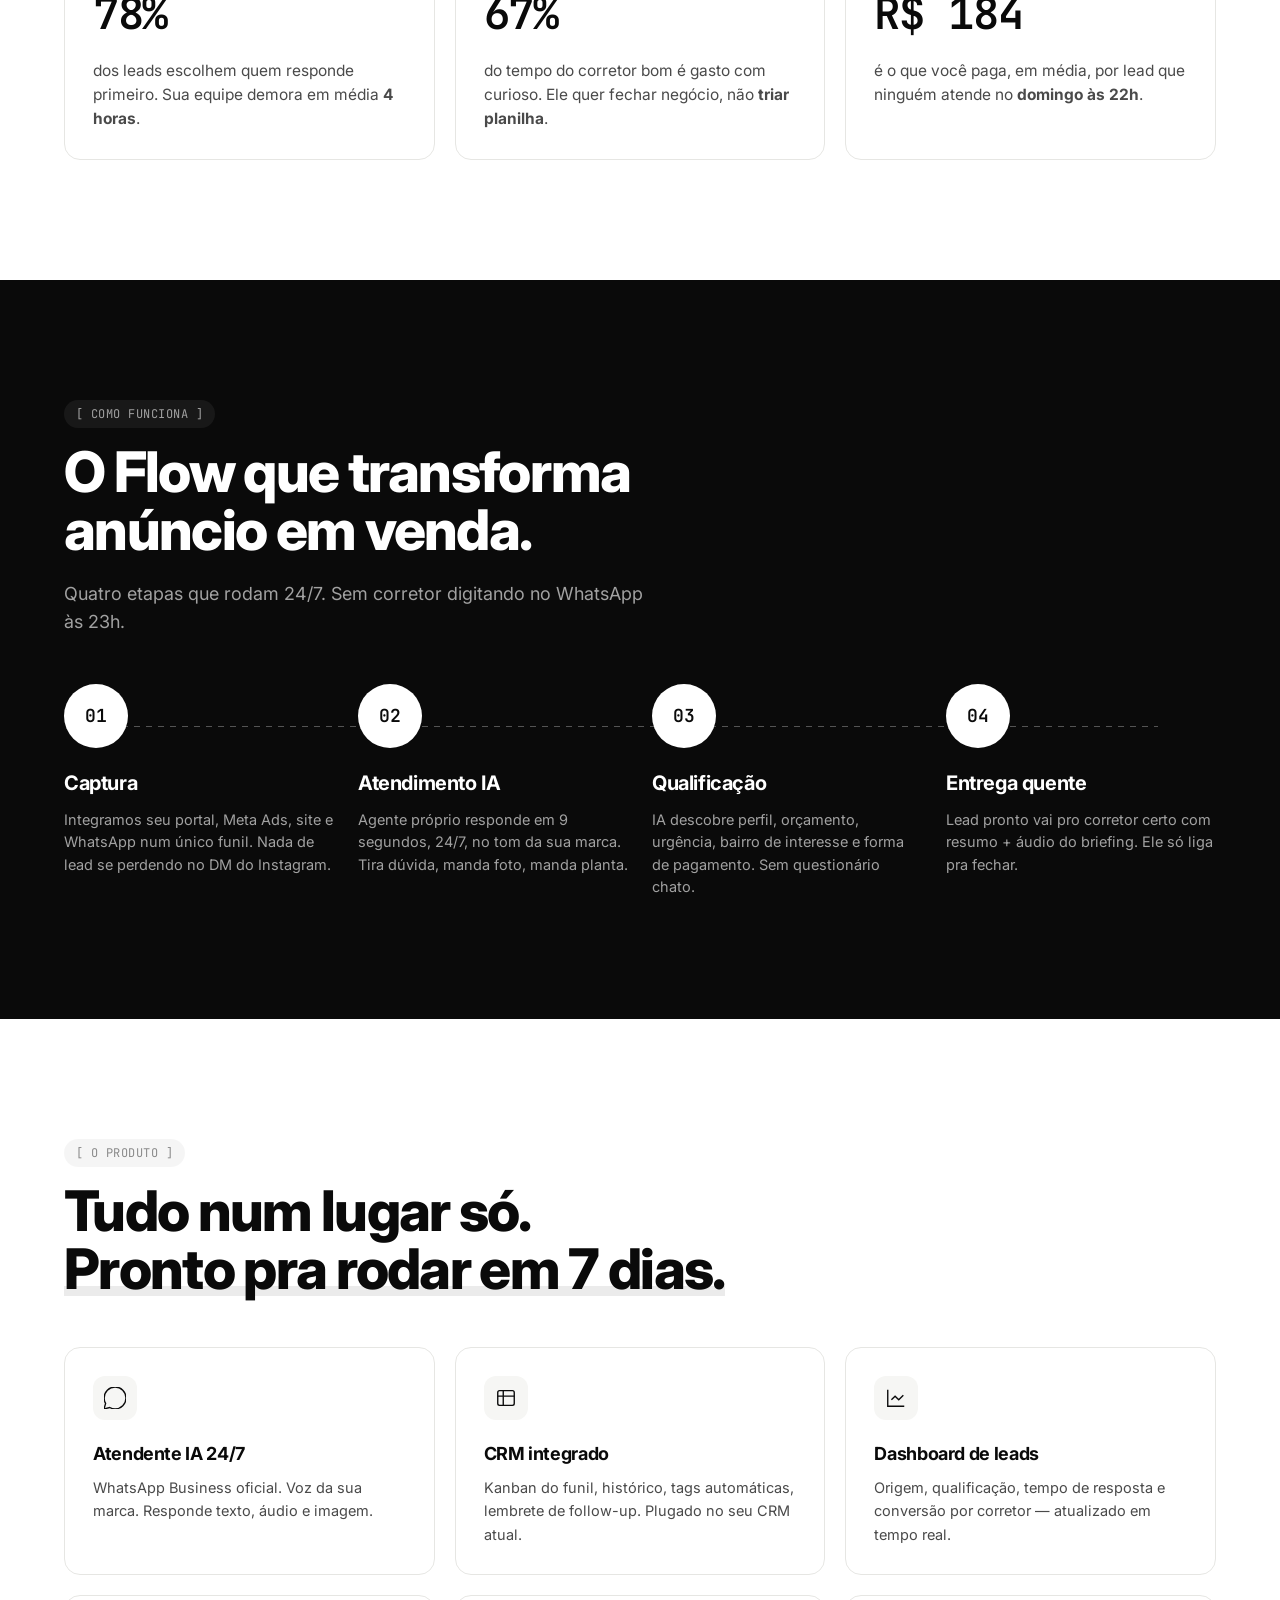
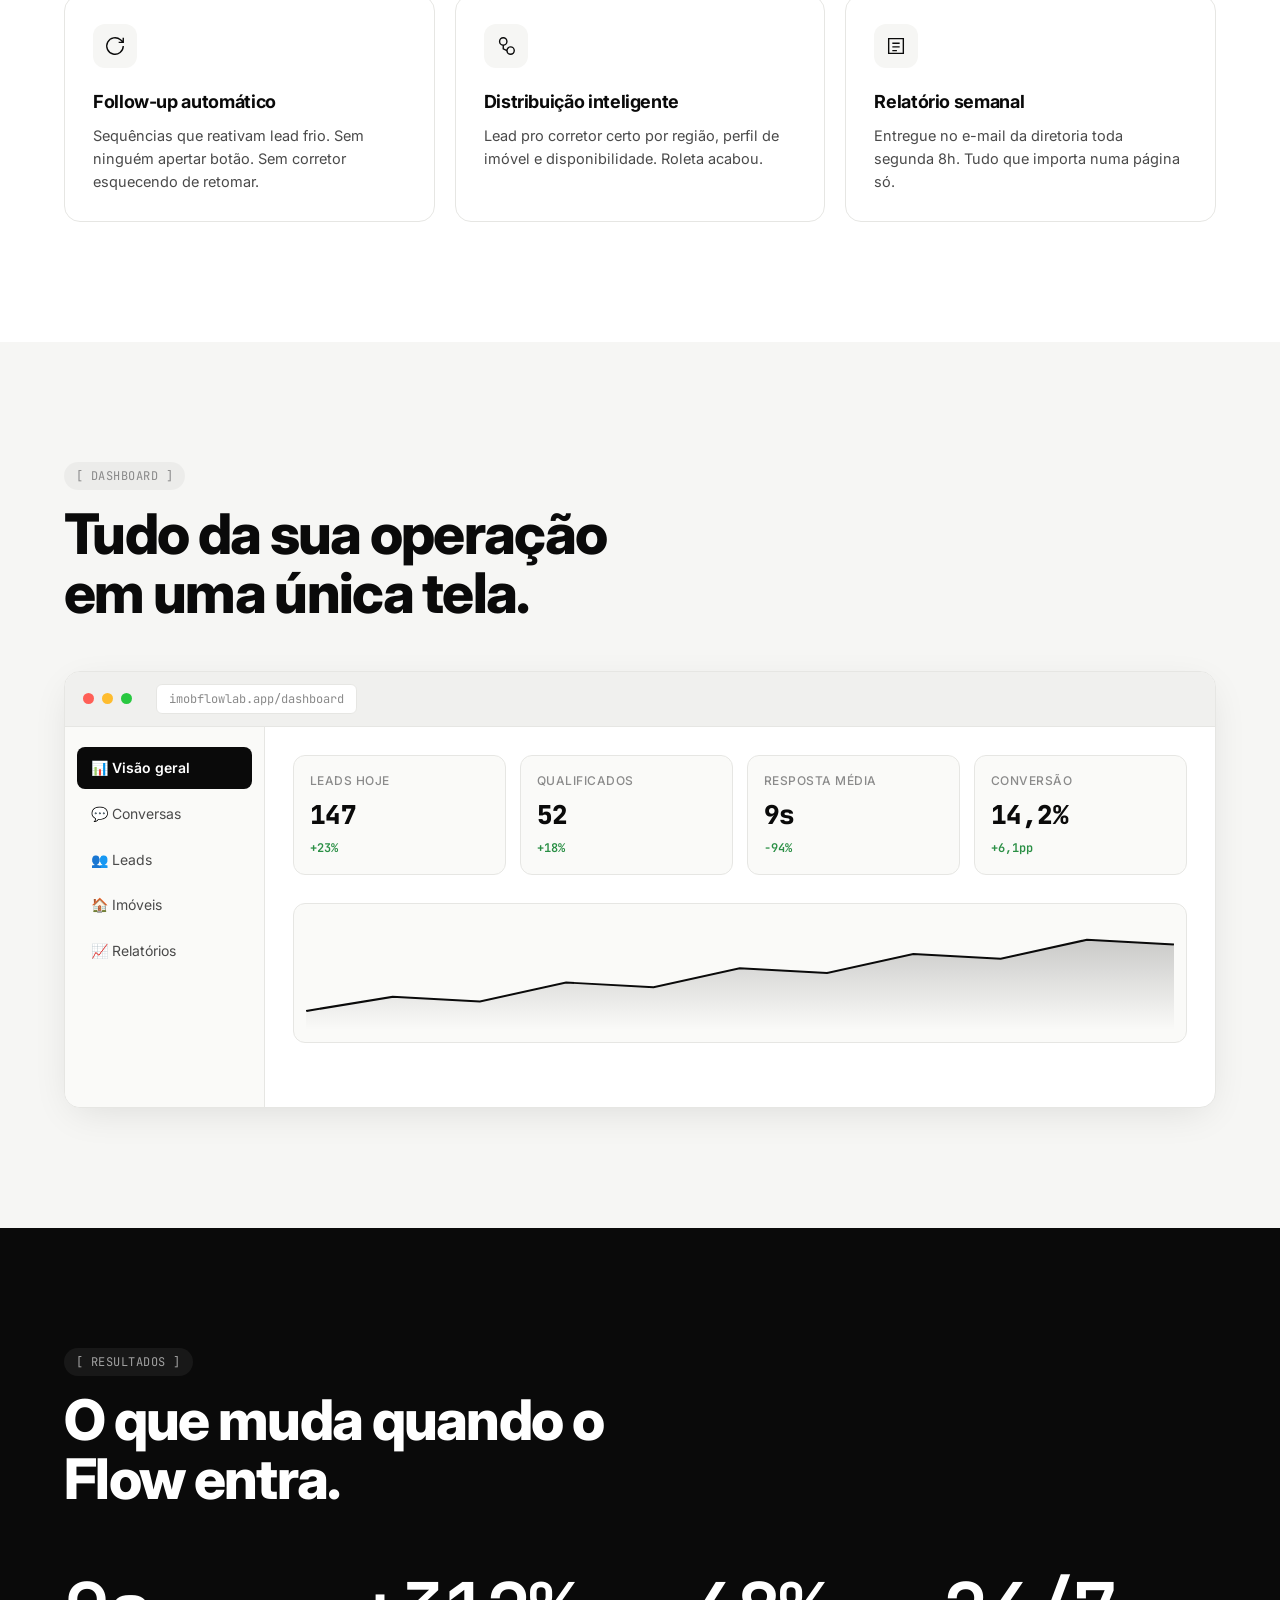
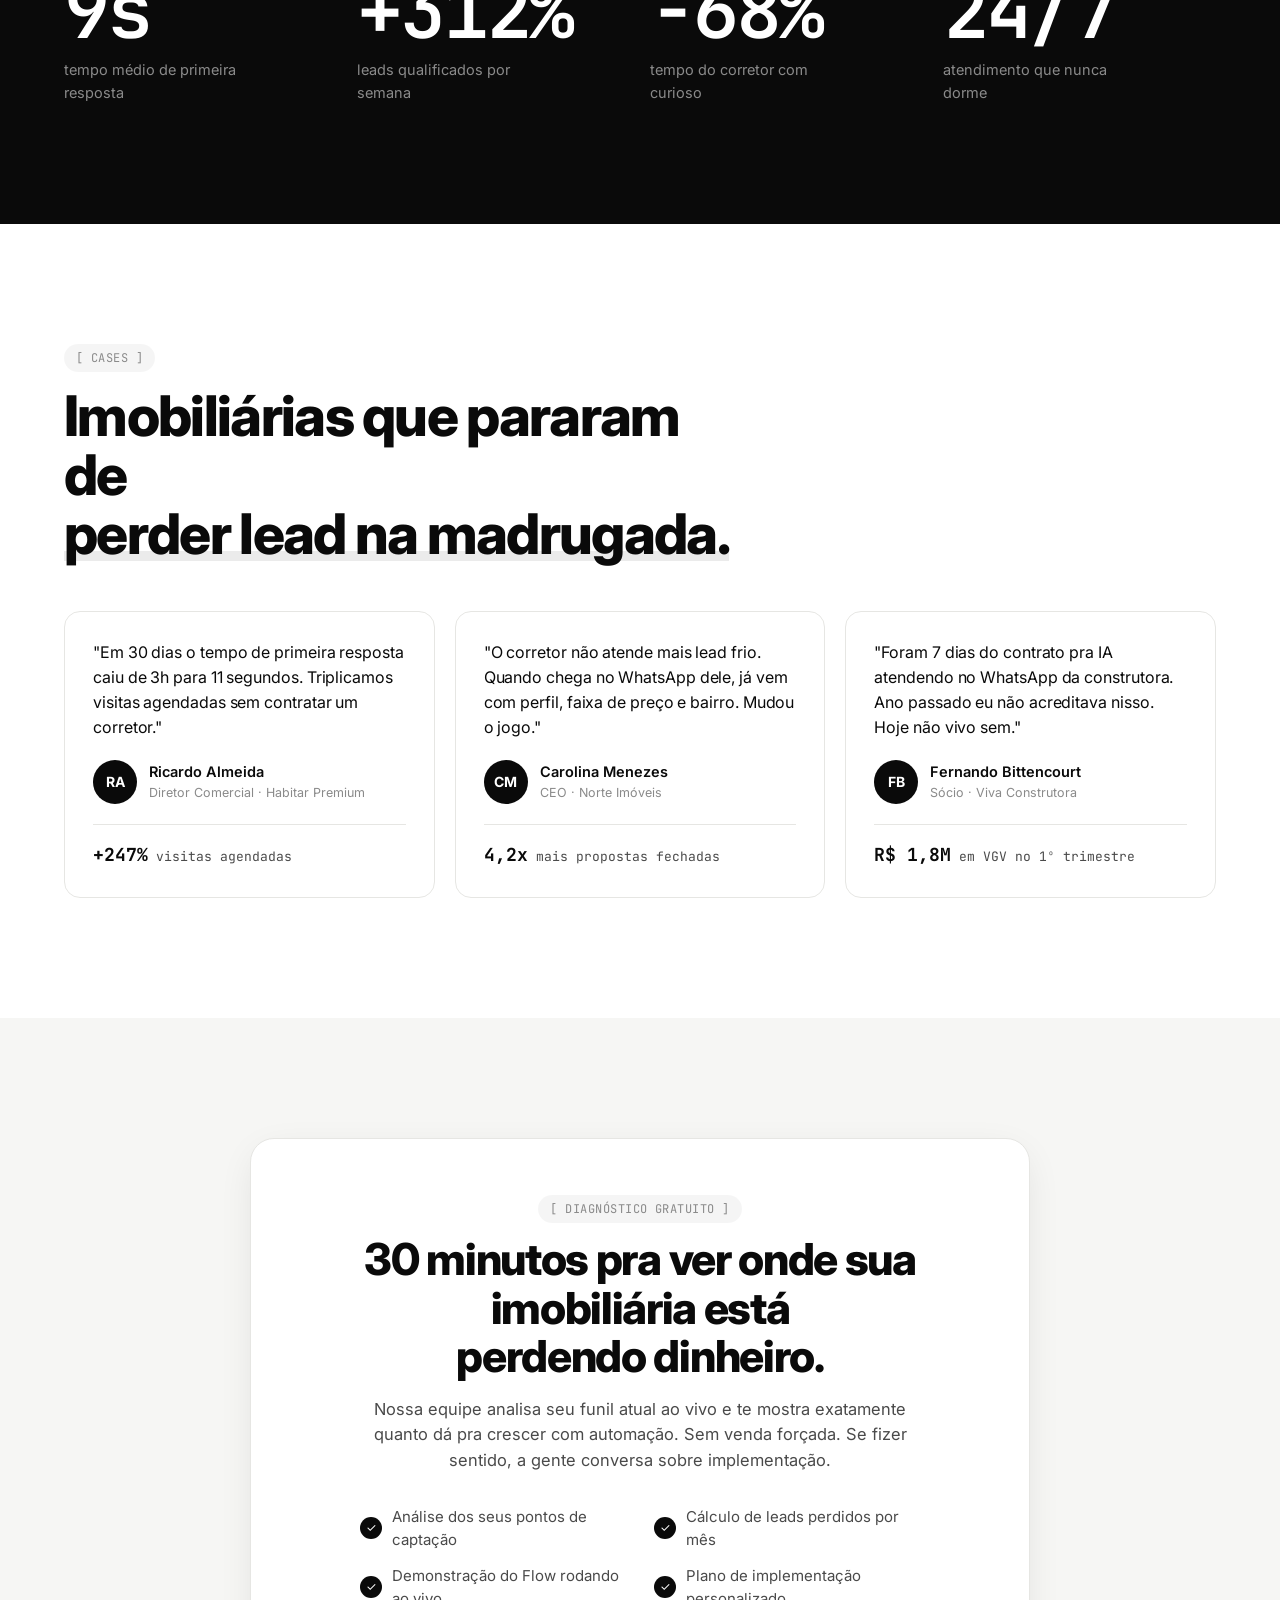
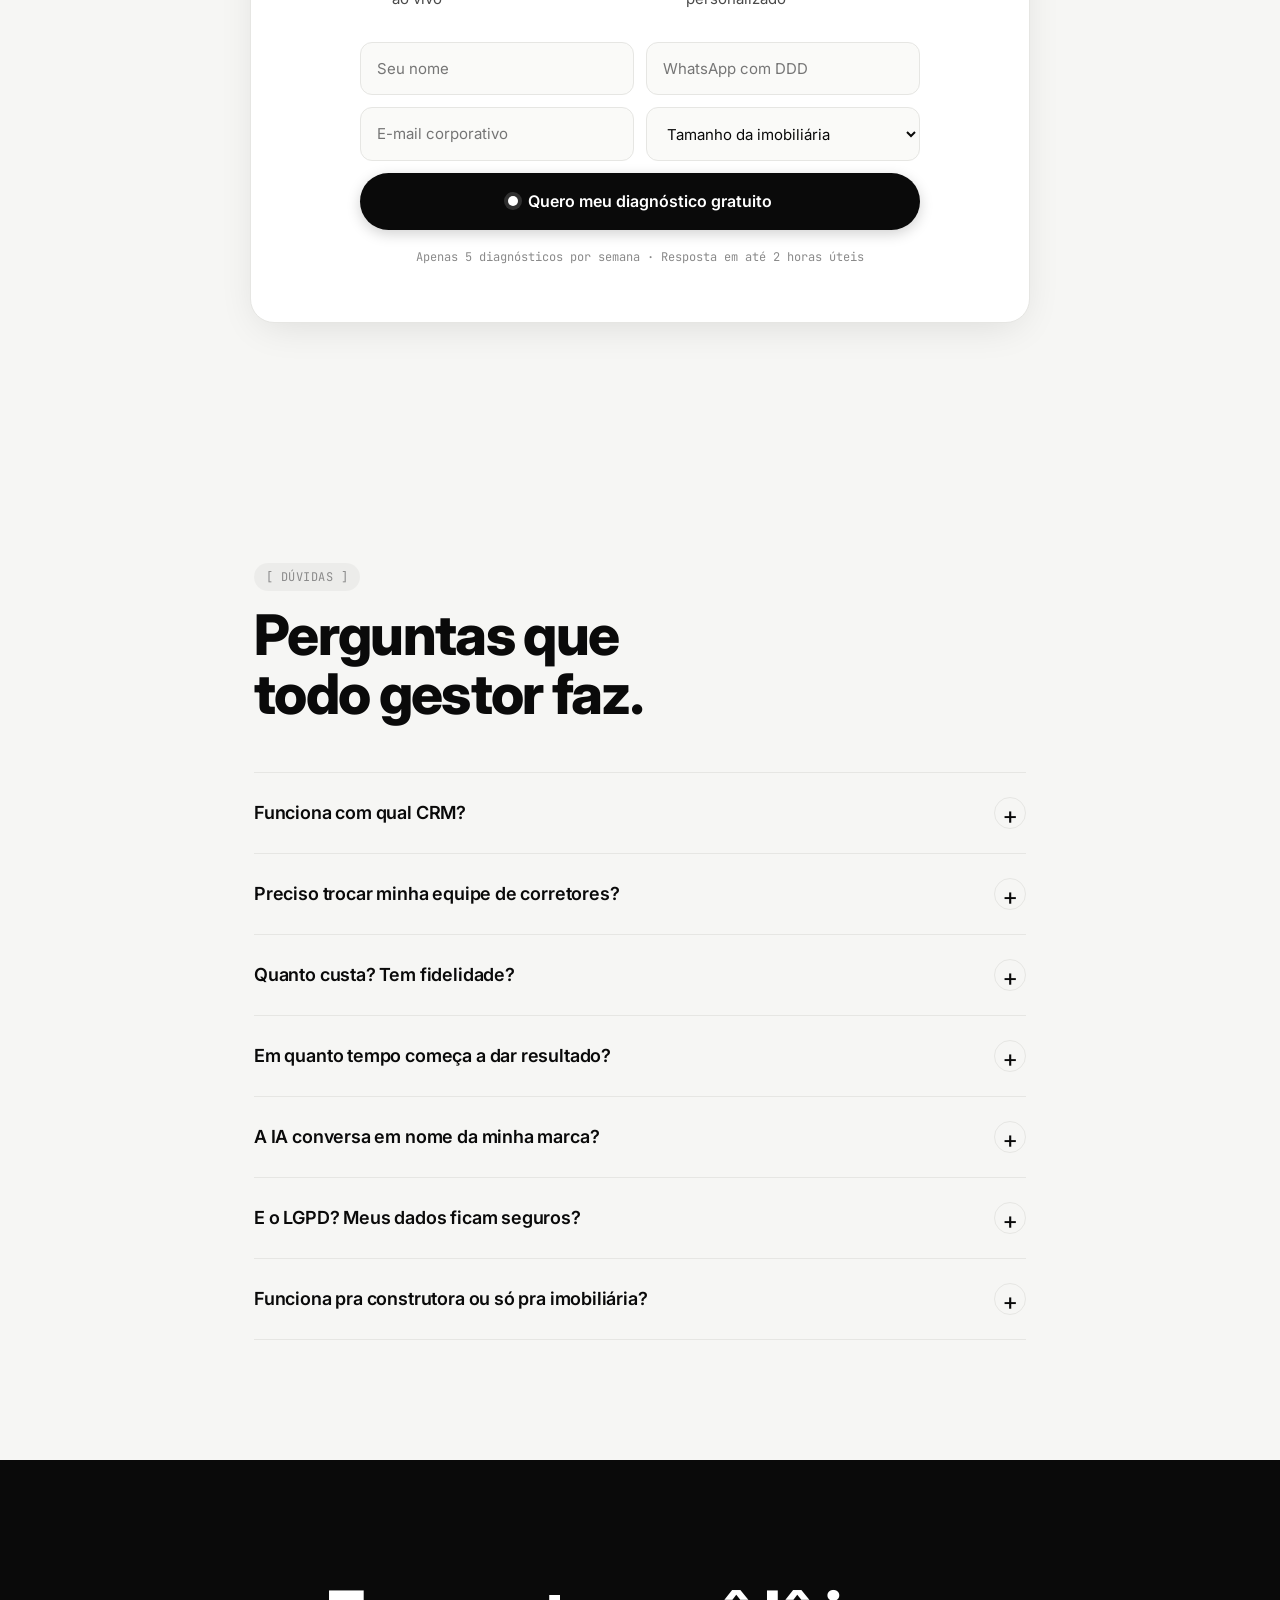
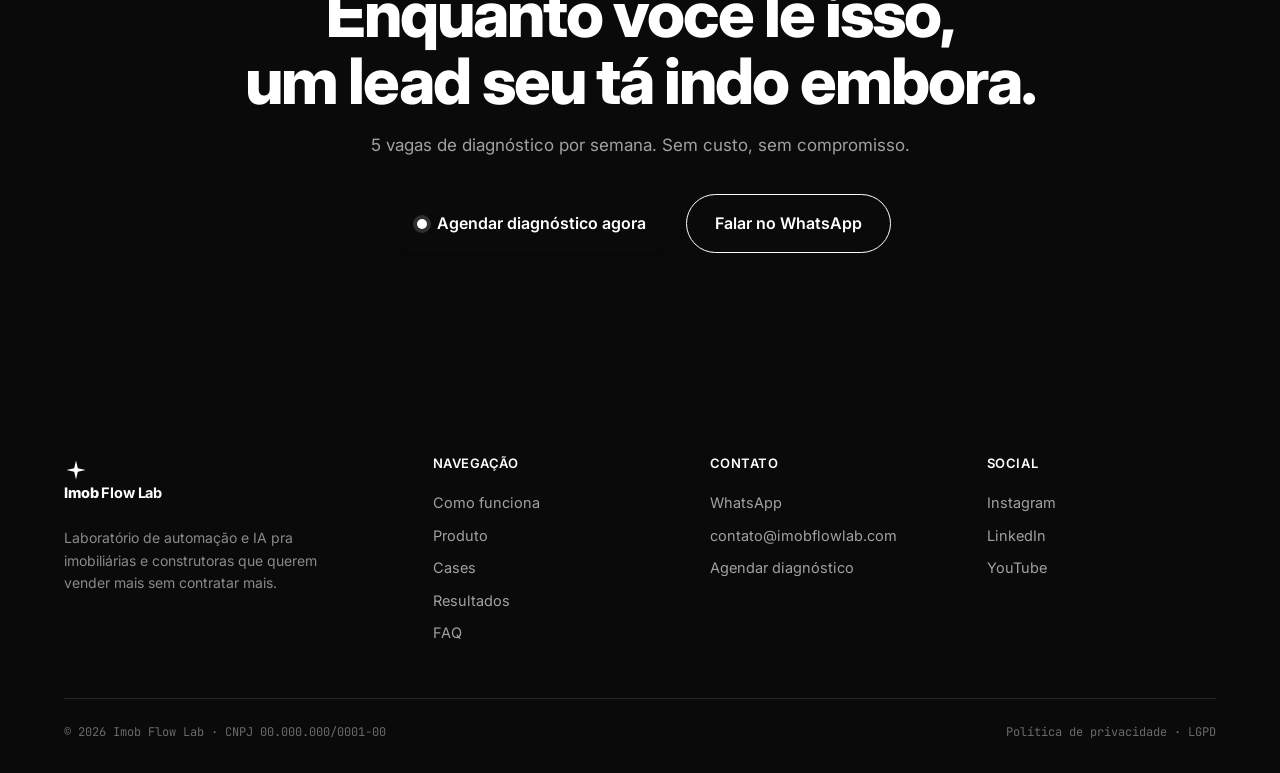
==== commit 43aa320e: "Revert "Add hero motion background, AI logos marquee and brand-faithful logo" This reverts commit e5" ====
--- a/site/index.html
+++ b/site/index.html
@@ -24,28 +24,10 @@
 <header class="navbar-wrap">
   <nav class="navbar" aria-label="Principal">
     <a href="#top" class="logo" aria-label="Imob Flow Lab — Início">
-      <svg class="logo-mark" viewBox="0 0 80 100" fill="#0A0A0A" aria-hidden="true">
-        <rect x="32" y="0" width="16" height="100"/>
-        <g transform="translate(40 28)">
-          <rect x="-34" y="-7" width="68" height="14" transform="rotate(28)"/>
-          <rect x="-34" y="-7" width="68" height="14" transform="rotate(-28)"/>
-        </g>
+      <svg class="logo-mark" viewBox="0 0 40 40" fill="none" aria-hidden="true">
+        <path d="M20 4 L23 17 L36 20 L23 23 L20 36 L17 23 L4 20 L17 17 Z" fill="#0A0A0A"/>
       </svg>
-      <span class="logo-stack">
-        <svg class="logo-skyline" viewBox="0 0 18 40" aria-hidden="true">
-          <rect x="2" y="2" width="14" height="38" fill="#7E8896"/>
-          <g fill="#fff" opacity=".55">
-            <rect x="4" y="6" width="2" height="2"/><rect x="8" y="6" width="2" height="2"/><rect x="12" y="6" width="2" height="2"/>
-            <rect x="4" y="11" width="2" height="2"/><rect x="8" y="11" width="2" height="2"/><rect x="12" y="11" width="2" height="2"/>
-            <rect x="4" y="16" width="2" height="2"/><rect x="8" y="16" width="2" height="2"/><rect x="12" y="16" width="2" height="2"/>
-            <rect x="4" y="21" width="2" height="2"/><rect x="8" y="21" width="2" height="2"/><rect x="12" y="21" width="2" height="2"/>
-            <rect x="4" y="26" width="2" height="2"/><rect x="8" y="26" width="2" height="2"/><rect x="12" y="26" width="2" height="2"/>
-            <rect x="4" y="31" width="2" height="2"/><rect x="8" y="31" width="2" height="2"/><rect x="12" y="31" width="2" height="2"/>
-          </g>
-        </svg>
-        <span class="logo-line">Imob</span>
-        <span class="logo-line">Flow Lab</span>
-      </span>
+      <span class="logo-text"><strong>Imob</strong> Flow Lab</span>
     </a>
     <ul class="nav-links">
       <li><a href="#como-funciona">Como funciona</a></li>
@@ -78,15 +60,6 @@
 
 <!-- HERO -->
 <section class="hero">
-
-  <!-- MOTION BACKGROUND -->
-  <div class="hero-motion" aria-hidden="true">
-    <div class="motion-blob motion-blob-1"></div>
-    <div class="motion-blob motion-blob-2"></div>
-    <div class="motion-blob motion-blob-3"></div>
-    <div class="motion-grain"></div>
-  </div>
-
   <div class="container hero-inner">
     <span class="eyebrow">[ LAB DE AUTOMAÇÃO IMOBILIÁRIA ]</span>
     <h1 class="hero-title">
@@ -96,56 +69,17 @@
       Agentes de IA sob medida para o seu negócio — gerando receita, trabalhando 24/7 sem folgas.
     </p>
     <div class="hero-ctas">
-      <a href="#diagnostico" class="btn btn-primary btn-lg btn-swap">
+      <a href="#diagnostico" class="btn btn-primary btn-lg">
         <span class="btn-dot"></span>
-        <span class="btn-label">
-          <span class="btn-label-default">Pedir orçamento</span>
-          <span class="btn-label-hover">Falar com consultor</span>
-        </span>
+        Agendar diagnóstico gratuito
       </a>
-    </div>
-  </div>
-
-  <!-- AI LOGOS MARQUEE -->
-  <div class="ai-marquee" aria-hidden="true">
-    <div class="ai-row ai-row-1">
-      <div class="ai-track">
-        <div class="ai-logo" style="background:#0E1024"><svg viewBox="0 0 24 24" fill="#7AA9FF"><path d="M12 2l1.6 6.8L20.5 10l-6.9 1.2L12 18l-1.6-6.8L3.5 10l6.9-1.2L12 2z"/></svg></div>
-        <div class="ai-logo" style="background:#0A0A0A"><svg viewBox="0 0 24 24" fill="#fff"><path d="M22.3 9.6c.4-1.2.2-2.5-.6-3.5-1.2-1.5-3.2-1.9-4.8-1-.6-1.6-2.2-2.6-3.9-2.6-1.8 0-3.4 1.1-4 2.8-1 0-2 .3-2.9.8-1.6 1-2.6 2.7-2.6 4.6 0 .6.1 1.2.3 1.7-.4 1.2-.2 2.5.6 3.5 1.2 1.5 3.2 1.9 4.8 1 .6 1.6 2.2 2.6 3.9 2.6 1.8 0 3.4-1.1 4-2.8 1-.1 1.9-.4 2.7-.9 1.7-1 2.7-2.7 2.7-4.6 0-.6-.1-1.2-.2-1.6z"/></svg></div>
-        <div class="ai-logo" style="background:#D97757"><span class="ai-letter">✦</span></div>
-        <div class="ai-logo" style="background:#ECE9DF"><svg viewBox="0 0 24 24"><circle cx="8.5" cy="10" r="2.5" fill="#FFD21E"/><circle cx="15.5" cy="10" r="2.5" fill="#FFD21E"/><path d="M6 15c2 3 10 3 12 0" stroke="#FF9D00" stroke-width="2" fill="none" stroke-linecap="round"/></svg></div>
-        <div class="ai-logo" style="background:#CDE3F0"><svg viewBox="0 0 24 24" fill="#1E5BB8"><path d="M12 3l1.8 4.7L18.5 9l-4.7 1.3L12 15l-1.8-4.7L5.5 9l4.7-1.3L12 3z"/></svg></div>
-        <div class="ai-logo" style="background:#F3F3F2"><svg viewBox="0 0 24 24" fill="none" stroke="#0A0A0A" stroke-width="2"><circle cx="12" cy="12" r="8"/><circle cx="12" cy="12" r="3"/></svg></div>
-        <div class="ai-logo" style="background:#0A0A0A"><svg viewBox="0 0 24 24" fill="#fff"><path d="M12 3l9 16H3L12 3zm0 5l-5 8h10L12 8z"/></svg></div>
-        <div class="ai-logo" style="background:#0E1024"><svg viewBox="0 0 24 24" fill="#7AA9FF"><path d="M12 2l1.6 6.8L20.5 10l-6.9 1.2L12 18l-1.6-6.8L3.5 10l6.9-1.2L12 2z"/></svg></div>
-        <div class="ai-logo" style="background:#0A0A0A"><svg viewBox="0 0 24 24" fill="#fff"><path d="M22.3 9.6c.4-1.2.2-2.5-.6-3.5-1.2-1.5-3.2-1.9-4.8-1-.6-1.6-2.2-2.6-3.9-2.6-1.8 0-3.4 1.1-4 2.8-1 0-2 .3-2.9.8-1.6 1-2.6 2.7-2.6 4.6 0 .6.1 1.2.3 1.7z"/></svg></div>
-        <div class="ai-logo" style="background:#D97757"><span class="ai-letter">✦</span></div>
-        <div class="ai-logo" style="background:#ECE9DF"><svg viewBox="0 0 24 24"><circle cx="8.5" cy="10" r="2.5" fill="#FFD21E"/><circle cx="15.5" cy="10" r="2.5" fill="#FFD21E"/><path d="M6 15c2 3 10 3 12 0" stroke="#FF9D00" stroke-width="2" fill="none" stroke-linecap="round"/></svg></div>
-        <div class="ai-logo" style="background:#CDE3F0"><svg viewBox="0 0 24 24" fill="#1E5BB8"><path d="M12 3l1.8 4.7L18.5 9l-4.7 1.3L12 15l-1.8-4.7L5.5 9l4.7-1.3L12 3z"/></svg></div>
-        <div class="ai-logo" style="background:#F3F3F2"><svg viewBox="0 0 24 24" fill="none" stroke="#0A0A0A" stroke-width="2"><circle cx="12" cy="12" r="8"/><circle cx="12" cy="12" r="3"/></svg></div>
-        <div class="ai-logo" style="background:#0A0A0A"><svg viewBox="0 0 24 24" fill="#fff"><path d="M12 3l9 16H3L12 3z"/></svg></div>
-      </div>
-    </div>
-    <div class="ai-row ai-row-2">
-      <div class="ai-track">
-        <div class="ai-logo" style="background:#3D1A6A"><span class="ai-letter" style="color:#fff">S</span></div>
-        <div class="ai-logo" style="background:linear-gradient(135deg,#A78BFA,#60A5FA,#F472B6)"><svg viewBox="0 0 24 24" fill="#fff"><path d="M22.3 9.6c.4-1.2.2-2.5-.6-3.5-1.2-1.5-3.2-1.9-4.8-1-.6-1.6-2.2-2.6-3.9-2.6-1.8 0-3.4 1.1-4 2.8-1 0-2 .3-2.9.8-1.6 1-2.6 2.7-2.6 4.6 0 .6.1 1.2.3 1.7z"/></svg></div>
-        <div class="ai-logo" style="background:#0A0A0A"><svg viewBox="0 0 24 24" fill="#fff"><rect x="7" y="6" width="3" height="12"/><rect x="14" y="6" width="3" height="12"/></svg></div>
-        <div class="ai-logo" style="background:#2A4DD6"><svg viewBox="0 0 24 24" fill="#fff"><path d="M12 3L4 21h3.5L9 17h6l1.5 4H20L12 3zm-2 11l2-6 2 6h-4z"/></svg></div>
-        <div class="ai-logo" style="background:#D97757"><svg viewBox="0 0 24 24" fill="#fff"><path d="M12 2l1 8 8 1-8 1-1 8-1-8-8-1 8-1z"/></svg></div>
-        <div class="ai-logo" style="background:linear-gradient(135deg,#7B6BFF,#FF6BBF)"><svg viewBox="0 0 24 24" fill="#fff"><path d="M22.3 9.6c.4-1.2.2-2.5-.6-3.5-1.2-1.5-3.2-1.9-4.8-1-.6-1.6-2.2-2.6-3.9-2.6-1.8 0-3.4 1.1-4 2.8z"/></svg></div>
-        <div class="ai-logo" style="background:#3D1A6A"><svg viewBox="0 0 24 24" fill="none" stroke="#A78BFA" stroke-width="2.2"><path d="M14 4a8 8 0 1 0 6 6"/></svg></div>
-        <div class="ai-logo" style="background:#3D1A6A"><span class="ai-letter" style="color:#fff">S</span></div>
-        <div class="ai-logo" style="background:linear-gradient(135deg,#A78BFA,#60A5FA,#F472B6)"><svg viewBox="0 0 24 24" fill="#fff"><path d="M22.3 9.6c.4-1.2.2-2.5-.6-3.5-1.2-1.5-3.2-1.9-4.8-1z"/></svg></div>
-        <div class="ai-logo" style="background:#0A0A0A"><svg viewBox="0 0 24 24" fill="#fff"><rect x="7" y="6" width="3" height="12"/><rect x="14" y="6" width="3" height="12"/></svg></div>
-        <div class="ai-logo" style="background:#2A4DD6"><svg viewBox="0 0 24 24" fill="#fff"><path d="M12 3L4 21h3.5L9 17h6l1.5 4H20L12 3z"/></svg></div>
-        <div class="ai-logo" style="background:#D97757"><svg viewBox="0 0 24 24" fill="#fff"><path d="M12 2l1 8 8 1-8 1-1 8-1-8-8-1 8-1z"/></svg></div>
-        <div class="ai-logo" style="background:linear-gradient(135deg,#7B6BFF,#FF6BBF)"><svg viewBox="0 0 24 24" fill="#fff"><path d="M22 9.6c.4-1.2.2-2.5-.6-3.5-1.2-1.5-3.2-1.9-4.8-1z"/></svg></div>
-        <div class="ai-logo" style="background:#3D1A6A"><svg viewBox="0 0 24 24" fill="none" stroke="#A78BFA" stroke-width="2.2"><path d="M14 4a8 8 0 1 0 6 6"/></svg></div>
-      </div>
-    </div>
-  </div>
-
+      <a href="https://wa.me/5500000000000" class="btn btn-ghost btn-lg" target="_blank" rel="noopener">
+        <svg width="18" height="18" viewBox="0 0 24 24" fill="currentColor"><path d="M12.04 2C6.58 2 2.13 6.45 2.13 11.91c0 1.75.46 3.45 1.32 4.95L2 22l5.25-1.37c1.45.79 3.08 1.21 4.79 1.21h.01c5.46 0 9.91-4.45 9.91-9.91 0-2.65-1.03-5.14-2.9-7.01A9.816 9.816 0 0 0 12.04 2zm0 18.13c-1.53 0-3.03-.41-4.34-1.19l-.31-.18-3.23.85.86-3.15-.2-.32a8.198 8.198 0 0 1-1.26-4.34c0-4.54 3.7-8.24 8.24-8.24 2.2 0 4.27.86 5.83 2.42a8.18 8.18 0 0 1 2.41 5.83c0 4.54-3.7 8.24-8.24 8.24z"/></svg>
+        Falar no WhatsApp
+      </a>
+    </div>
+    <p class="hero-microcopy">30 min · sem compromisso · 5 vagas por semana</p>
+  </div>
 </section>
 
 <!-- LOGO BAR -->
@@ -472,28 +406,8 @@
     <div class="footer-grid">
       <div>
         <a href="#top" class="logo">
-          <svg class="logo-mark" viewBox="0 0 80 100" fill="#FFFFFF">
-            <rect x="32" y="0" width="16" height="100"/>
-            <g transform="translate(40 28)">
-              <rect x="-34" y="-7" width="68" height="14" transform="rotate(28)"/>
-              <rect x="-34" y="-7" width="68" height="14" transform="rotate(-28)"/>
-            </g>
-          </svg>
-          <span class="logo-stack logo-stack-light">
-            <svg class="logo-skyline" viewBox="0 0 18 40" aria-hidden="true">
-              <rect x="2" y="2" width="14" height="38" fill="#7E8896"/>
-              <g fill="#fff" opacity=".6">
-                <rect x="4" y="6" width="2" height="2"/><rect x="8" y="6" width="2" height="2"/><rect x="12" y="6" width="2" height="2"/>
-                <rect x="4" y="11" width="2" height="2"/><rect x="8" y="11" width="2" height="2"/><rect x="12" y="11" width="2" height="2"/>
-                <rect x="4" y="16" width="2" height="2"/><rect x="8" y="16" width="2" height="2"/><rect x="12" y="16" width="2" height="2"/>
-                <rect x="4" y="21" width="2" height="2"/><rect x="8" y="21" width="2" height="2"/><rect x="12" y="21" width="2" height="2"/>
-                <rect x="4" y="26" width="2" height="2"/><rect x="8" y="26" width="2" height="2"/><rect x="12" y="26" width="2" height="2"/>
-                <rect x="4" y="31" width="2" height="2"/><rect x="8" y="31" width="2" height="2"/><rect x="12" y="31" width="2" height="2"/>
-              </g>
-            </svg>
-            <span class="logo-line">Imob</span>
-            <span class="logo-line">Flow Lab</span>
-          </span>
+          <svg class="logo-mark" viewBox="0 0 40 40" fill="none"><path d="M20 4 L23 17 L36 20 L23 23 L20 36 L17 23 L4 20 L17 17 Z" fill="#FFFFFF"/></svg>
+          <span class="logo-text logo-text-light"><strong>Imob</strong> Flow Lab</span>
         </a>
         <p class="footer-desc">Laboratório de automação e IA pra imobiliárias e construtoras que querem vender mais sem contratar mais.</p>
       </div>
--- a/site/styles.css
+++ b/site/styles.css
@@ -70,20 +70,8 @@
   padding:10px 10px 10px 22px;
   box-shadow:var(--shadow-1);
 }
-.logo{display:flex;align-items:center;gap:9px;letter-spacing:-.02em;text-decoration:none;color:var(--ink)}
-.logo-mark{width:24px;height:30px;flex-shrink:0}
-.logo-stack{
-  display:flex;flex-direction:column;
-  line-height:.95;font-weight:800;font-size:15.5px;
-  position:relative;
-}
-.logo-stack .logo-line{display:block;color:var(--ink)}
-.logo-skyline{
-  position:absolute;
-  width:11px;height:24px;
-  top:-15px;right:-4px;
-}
-.logo-stack-light .logo-line{color:#fff}
+.logo{display:flex;align-items:center;gap:10px;font-weight:700;font-size:17px;letter-spacing:-.01em}
+.logo-mark{width:24px;height:24px;flex-shrink:0}
 .logo-text strong{font-weight:800}
 .logo-text-light{color:#fff}
 .nav-links{display:flex;gap:6px;list-style:none;margin-left:auto}
@@ -118,33 +106,14 @@
 }
 .btn-ghost:hover{background:var(--ink);color:#fff}
 .btn-dot{
-  width:10px;height:10px;border-radius:50%;
-  background:radial-gradient(circle at 35% 35%,#7BB6FF,#3B82F6 60%,#1E5BB8);
-  box-shadow:0 0 0 4px rgba(123,182,255,.22);
+  width:10px;height:10px;border-radius:50%;background:#fff;
+  box-shadow:0 0 0 4px rgba(255,255,255,.15);
   animation:pulse 1.6s infinite;
-  flex-shrink:0;
 }
 @keyframes pulse{
-  0%,100%{box-shadow:0 0 0 4px rgba(123,182,255,.22)}
-  50%{box-shadow:0 0 0 7px rgba(123,182,255,.06)}
-}
-
-/* HOVER SWAP BUTTON */
-.btn-swap .btn-label{
-  position:relative;display:inline-block;
-  overflow:hidden;height:1.4em;line-height:1.4em;
-  vertical-align:middle;
-  min-width:170px;
-  text-align:center;
-}
-.btn-swap .btn-label-default,
-.btn-swap .btn-label-hover{
-  display:block;
-  transition:transform .35s cubic-bezier(.5,.2,.2,1);
-}
-.btn-swap .btn-label-hover{position:absolute;inset:0;transform:translateY(120%)}
-.btn-swap:hover .btn-label-default{transform:translateY(-120%)}
-.btn-swap:hover .btn-label-hover{transform:translateY(0)}
+  0%,100%{box-shadow:0 0 0 4px rgba(255,255,255,.15)}
+  50%{box-shadow:0 0 0 7px rgba(255,255,255,.05)}
+}
 
 .nav-toggle{display:none;flex-direction:column;gap:5px;padding:8px}
 .nav-toggle span{width:22px;height:2px;background:var(--ink);border-radius:2px;transition:.2s}
@@ -165,83 +134,11 @@
 
 /* ========== HERO ========== */
 .hero{
-  padding:160px 0 50px;
+  padding:160px 0 100px;
   text-align:center;
   position:relative;
-  overflow:hidden;
-  min-height:100vh;
-  display:flex;flex-direction:column;
-}
-.hero-inner{display:flex;flex-direction:column;align-items:center;position:relative;z-index:2;flex:1}
-
-/* HERO MOTION BACKGROUND */
-.hero-motion{position:absolute;inset:0;z-index:0;overflow:hidden;pointer-events:none}
-.motion-blob{
-  position:absolute;border-radius:50%;
-  filter:blur(90px);
-  opacity:.55;
-  will-change:transform;
-}
-.motion-blob-1{
-  width:700px;height:700px;top:-220px;left:-180px;
-  background:radial-gradient(circle,rgba(120,170,255,.55),rgba(80,130,230,.15) 50%,transparent 75%);
-  animation:blobFloat1 22s ease-in-out infinite;
-}
-.motion-blob-2{
-  width:600px;height:600px;top:8%;right:-150px;
-  background:radial-gradient(circle,rgba(150,190,255,.5),rgba(100,150,240,.1) 55%,transparent 80%);
-  animation:blobFloat2 26s ease-in-out infinite;
-}
-.motion-blob-3{
-  width:520px;height:520px;bottom:-120px;left:30%;
-  background:radial-gradient(circle,rgba(180,210,255,.45),rgba(120,170,240,.08) 50%,transparent 80%);
-  animation:blobFloat3 30s ease-in-out infinite;
-}
-@keyframes blobFloat1{
-  0%,100%{transform:translate(0,0) scale(1)}
-  33%{transform:translate(80px,40px) scale(1.1)}
-  66%{transform:translate(-30px,90px) scale(.95)}
-}
-@keyframes blobFloat2{
-  0%,100%{transform:translate(0,0) scale(1)}
-  50%{transform:translate(-100px,60px) scale(1.15)}
-}
-@keyframes blobFloat3{
-  0%,100%{transform:translate(0,0) scale(1)}
-  40%{transform:translate(60px,-50px) scale(1.1)}
-  70%{transform:translate(-50px,30px) scale(.9)}
-}
-.motion-grain{
-  position:absolute;inset:0;opacity:.3;mix-blend-mode:multiply;
-  background-image:url("data:image/svg+xml;utf8,<svg xmlns='http://www.w3.org/2000/svg' width='200' height='200'><filter id='n'><feTurbulence type='fractalNoise' baseFrequency='0.85'/></filter><rect width='200' height='200' filter='url(%23n)' opacity='0.5'/></svg>");
-}
-
-/* AI LOGOS MARQUEE */
-.ai-marquee{
-  margin-top:72px;
-  position:relative;z-index:2;
-  display:flex;flex-direction:column;gap:18px;
-  mask-image:linear-gradient(90deg,transparent,#000 8%,#000 92%,transparent);
-  -webkit-mask-image:linear-gradient(90deg,transparent,#000 8%,#000 92%,transparent);
-}
-.ai-row{overflow:hidden}
-.ai-track{
-  display:flex;gap:18px;width:max-content;
-  animation:aiSlide 38s linear infinite;
-}
-.ai-row-2 .ai-track{animation:aiSlideReverse 44s linear infinite}
-@keyframes aiSlide{to{transform:translateX(-50%)}}
-@keyframes aiSlideReverse{from{transform:translateX(-50%)}to{transform:translateX(0)}}
-.ai-logo{
-  width:64px;height:64px;border-radius:50%;
-  display:grid;place-items:center;
-  flex-shrink:0;
-  box-shadow:0 6px 16px -6px rgba(0,0,0,.18),0 0 0 1px rgba(255,255,255,.4) inset;
-  transition:transform .3s;
-}
-.ai-logo:hover{transform:scale(1.08)}
-.ai-logo svg{width:30px;height:30px}
-.ai-letter{font-family:'Inter',sans-serif;font-weight:800;font-size:22px;letter-spacing:-.02em}
+}
+.hero-inner{display:flex;flex-direction:column;align-items:center}
 .eyebrow{
   font-family:'JetBrains Mono',ui-monospace,monospace;
   font-size:12px;letter-spacing:.04em;
@@ -258,9 +155,8 @@
   margin-bottom:24px;
 }
 .hl{
-  background:linear-gradient(120deg,rgba(120,170,255,.55),rgba(80,140,240,.65));
-  padding:0 14px;border-radius:8px;
-  color:#0A0A0A;
+  background:linear-gradient(120deg,transparent 0,transparent 8%,#E8E8E5 8%,#E8E8E5 92%,transparent 92%);
+  padding:0 4px;
 }
 .hl-line{position:relative;display:inline-block}
 .hl-line::after{
@@ -613,16 +509,7 @@
   .nav-toggle.open span:nth-child(2){opacity:0}
   .nav-toggle.open span:nth-child(3){transform:translateY(-7px) rotate(-45deg)}
 
-  .hero{padding:120px 0 32px;min-height:auto}
-  .ai-marquee{margin-top:48px;gap:14px}
-  .ai-logo{width:52px;height:52px}
-  .ai-logo svg{width:24px;height:24px}
-  .ai-letter{font-size:18px}
-  .motion-blob{filter:blur(70px)}
-  .motion-blob-1{width:420px;height:420px}
-  .motion-blob-2{width:380px;height:380px}
-  .motion-blob-3{width:340px;height:340px}
-  .btn-swap .btn-label{min-width:140px;font-size:14px}
+  .hero{padding:130px 0 60px}
   .hero-mock{margin-top:48px}
   .section{padding:80px 0}
   .grid-3,.grid-4{grid-template-columns:1fr;gap:14px}
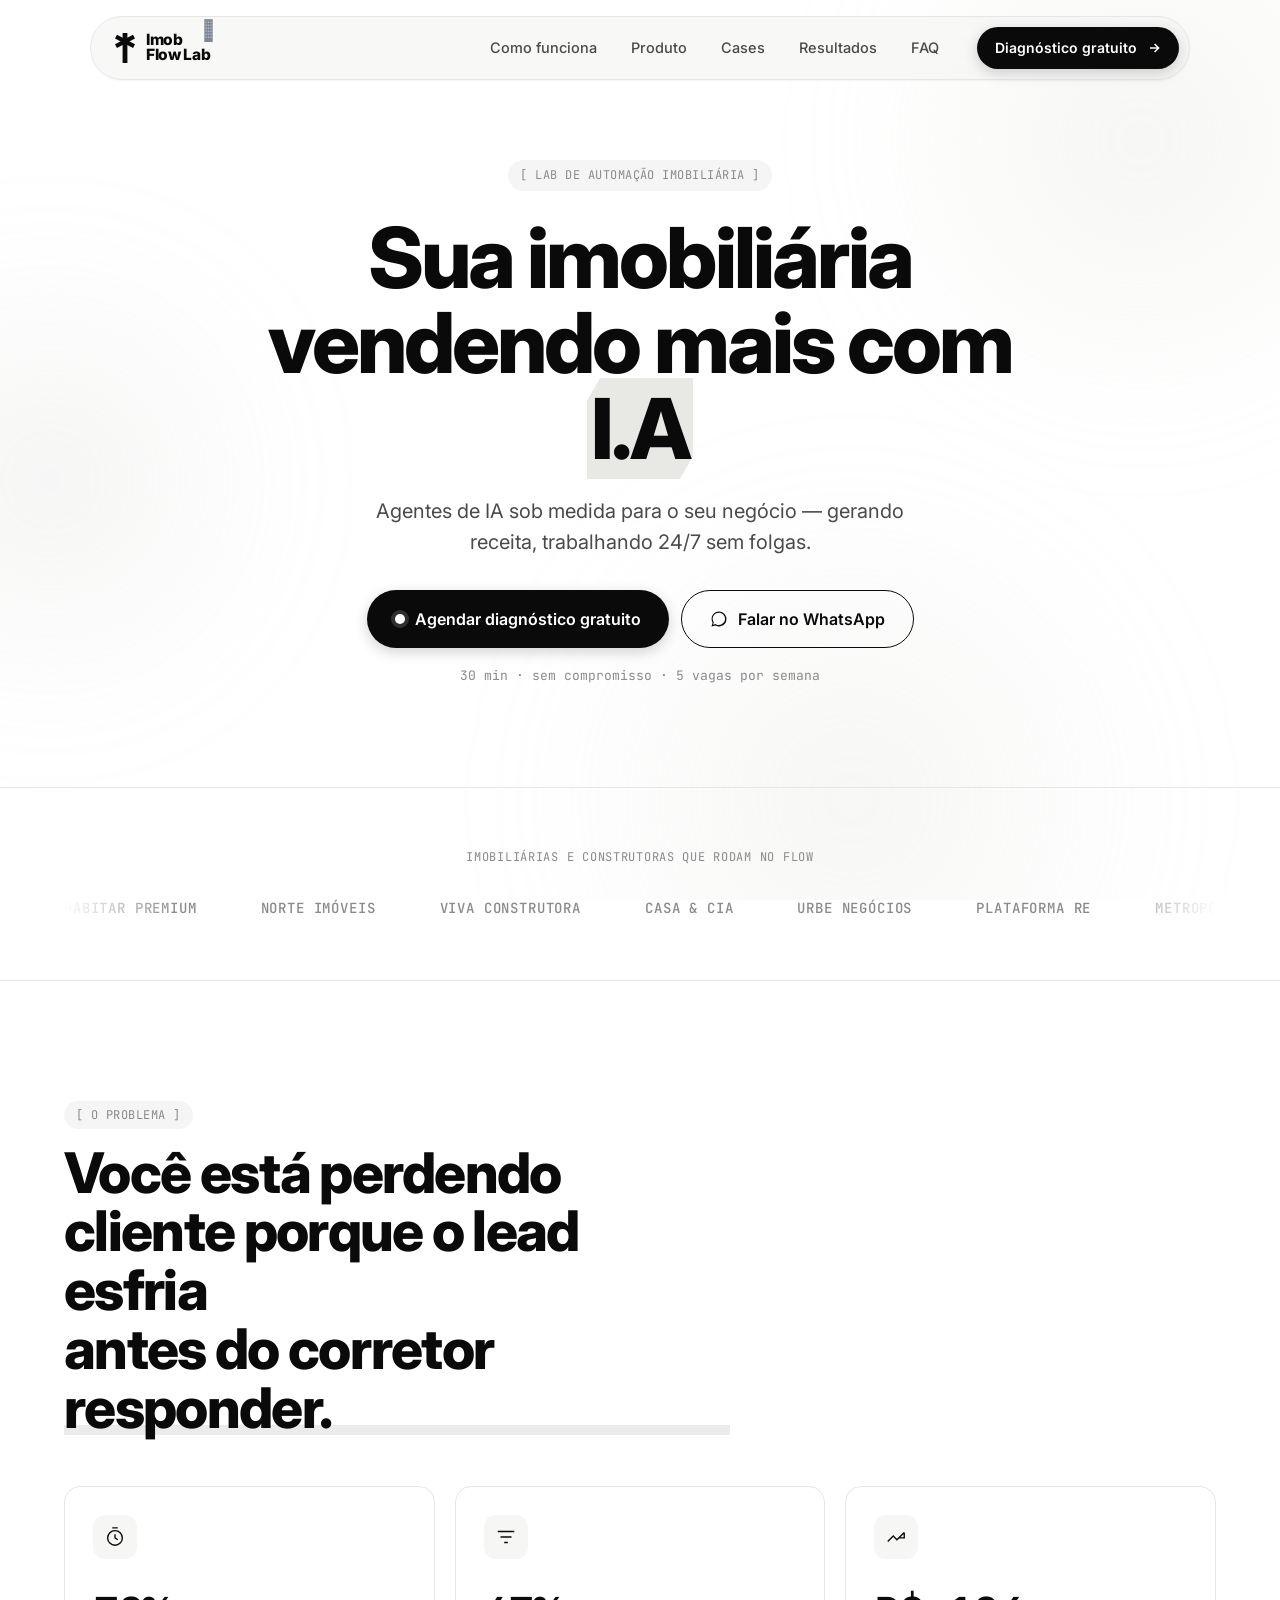
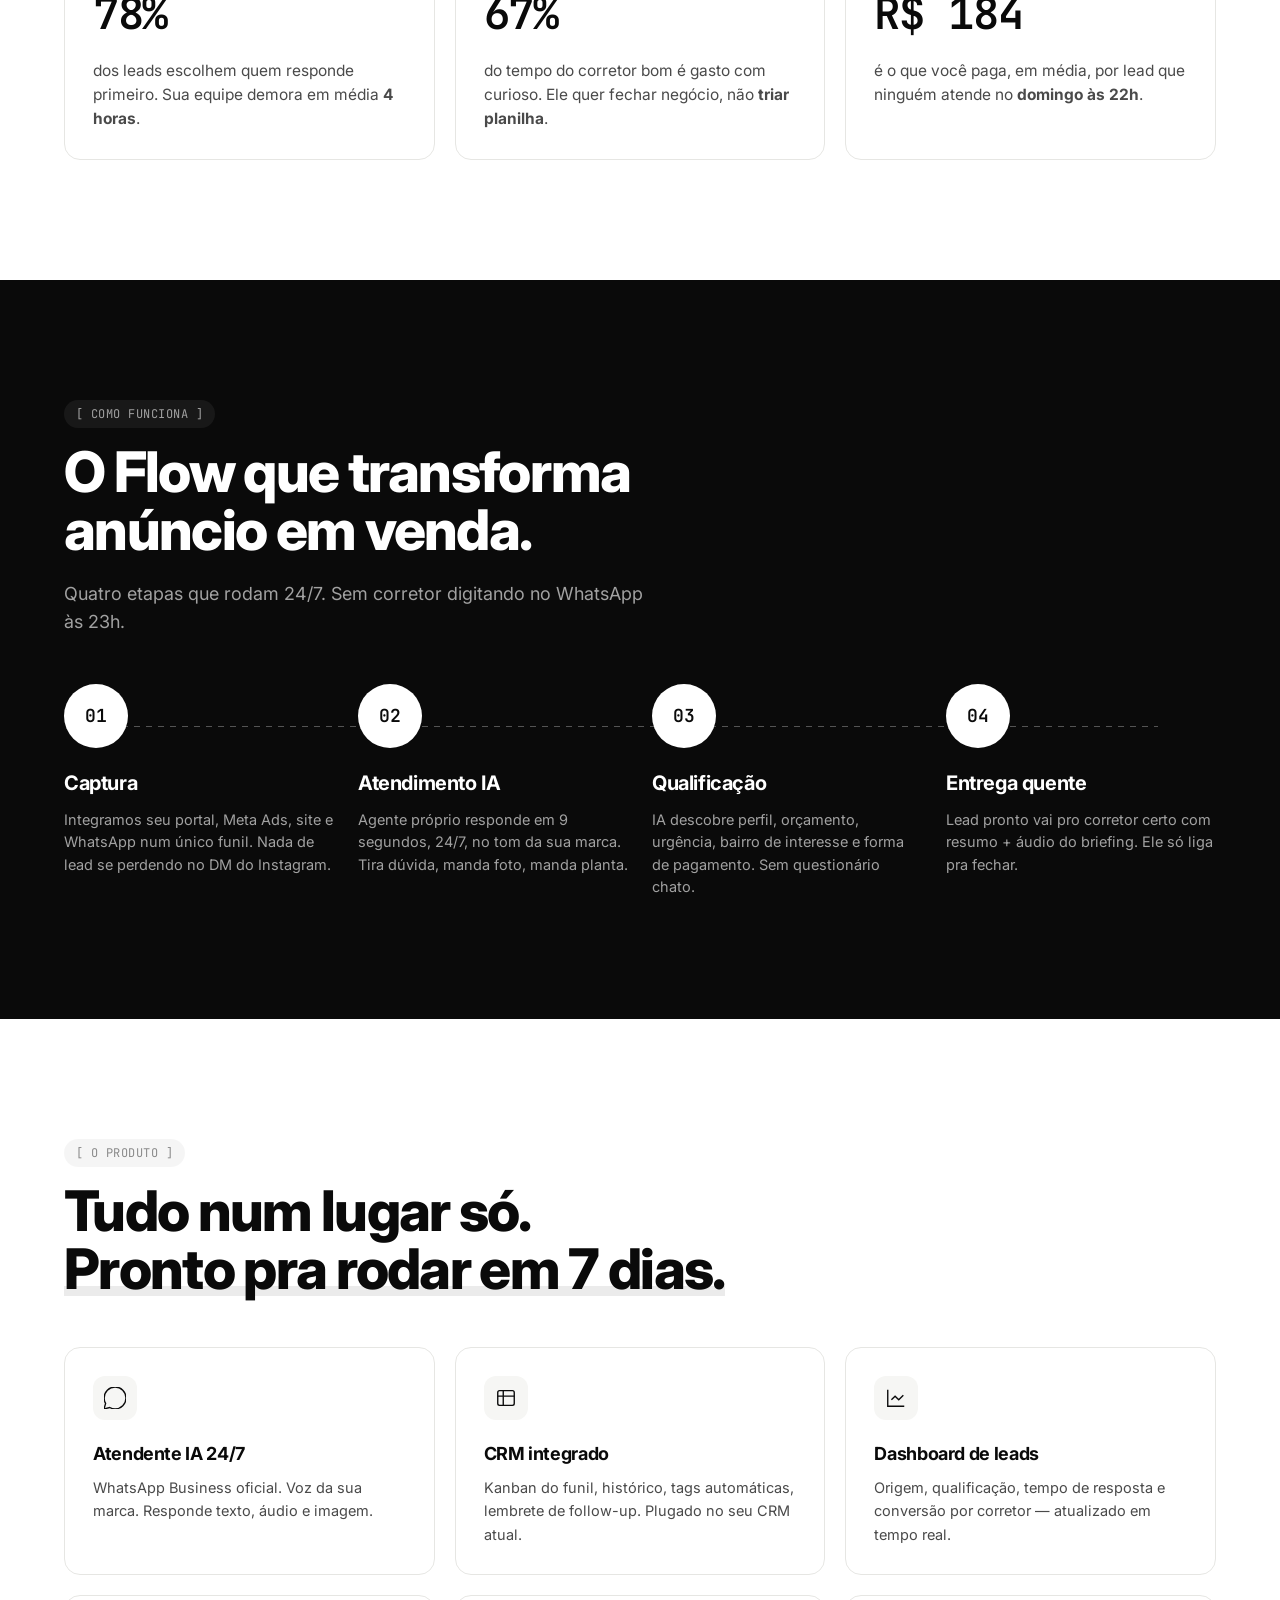
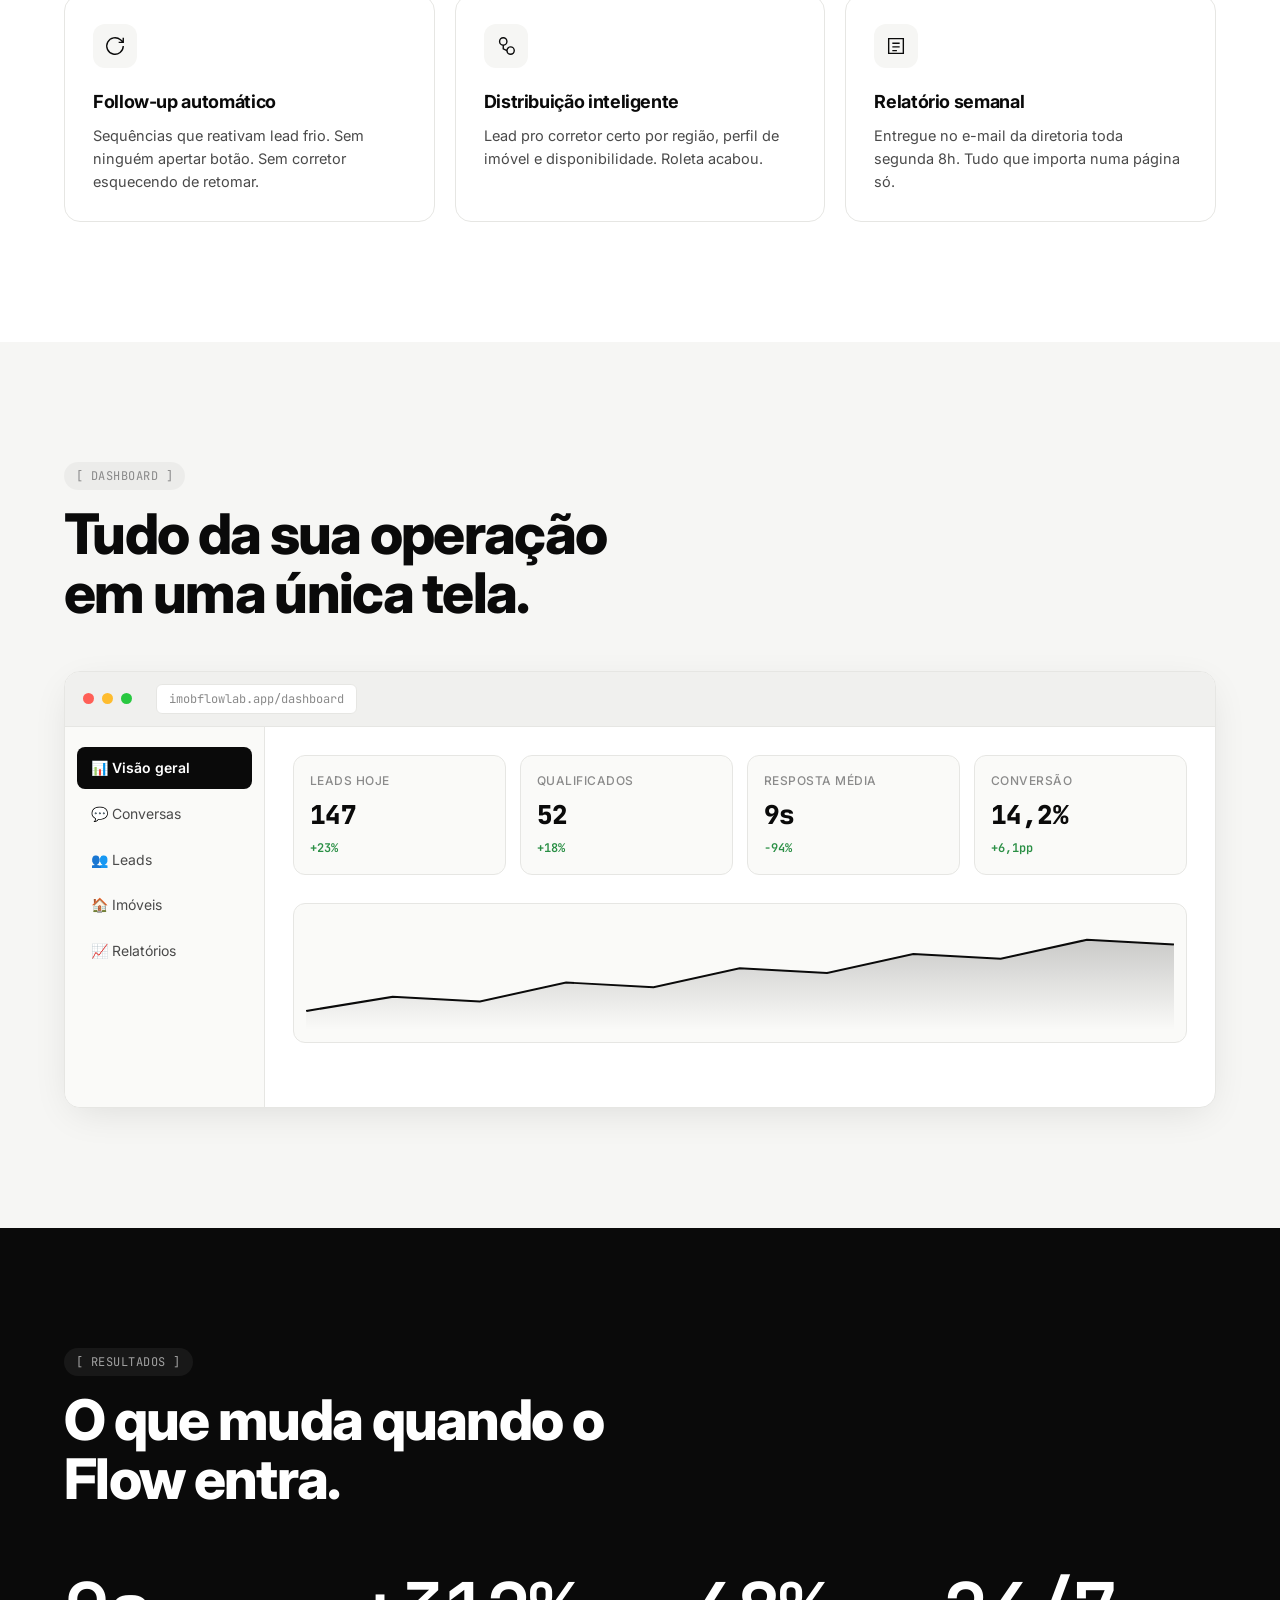
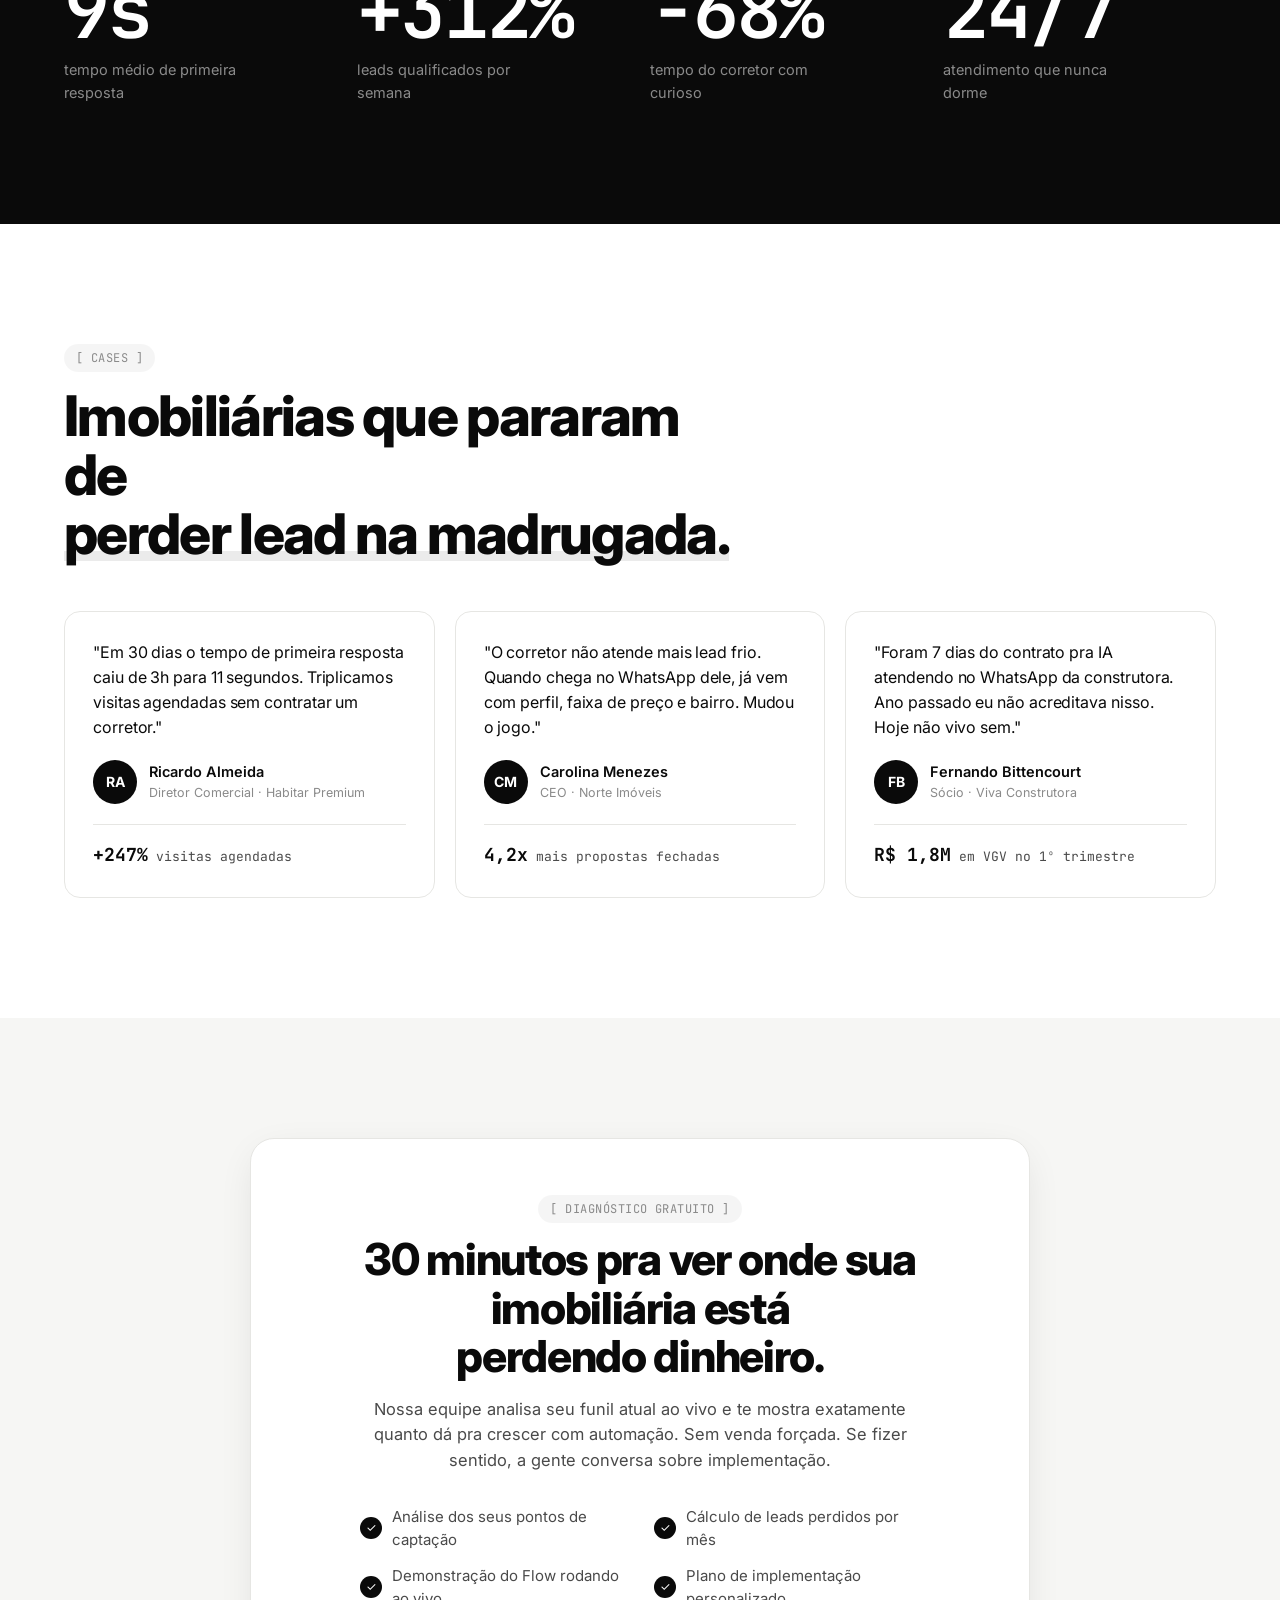
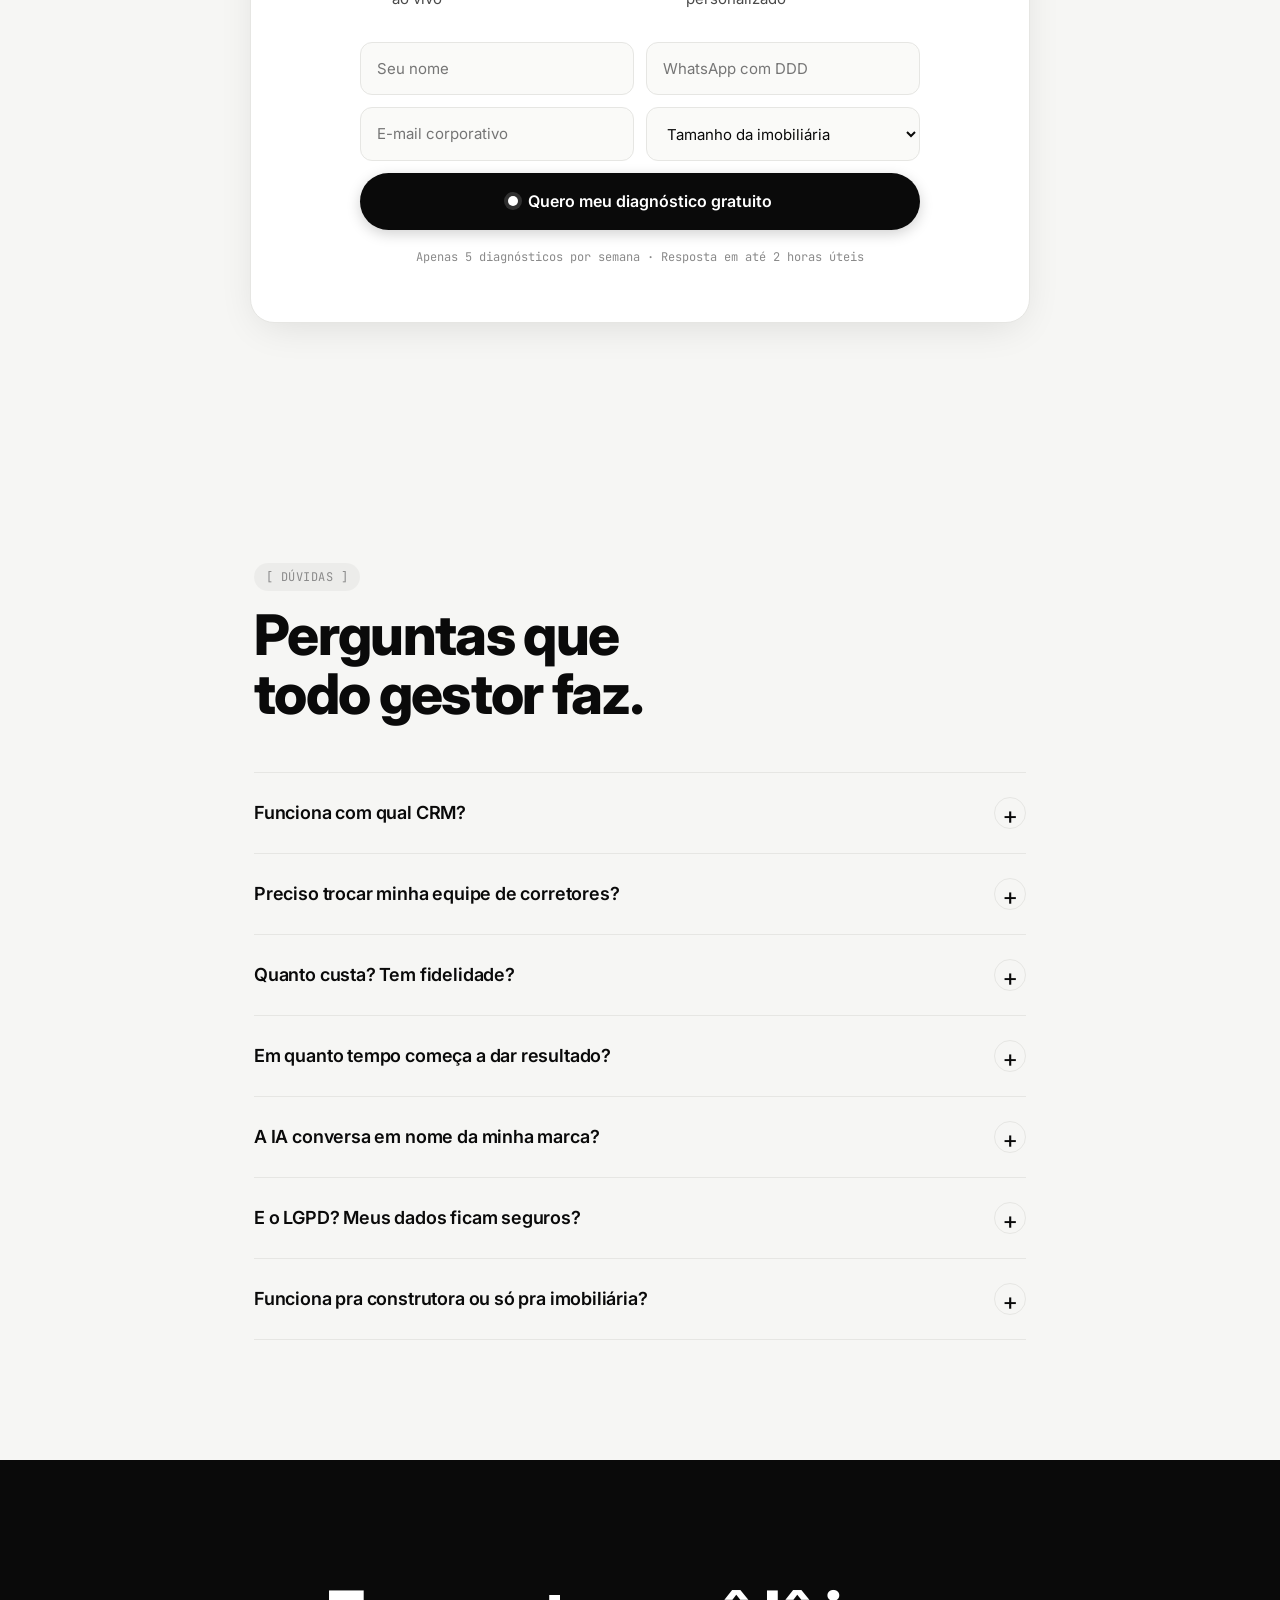
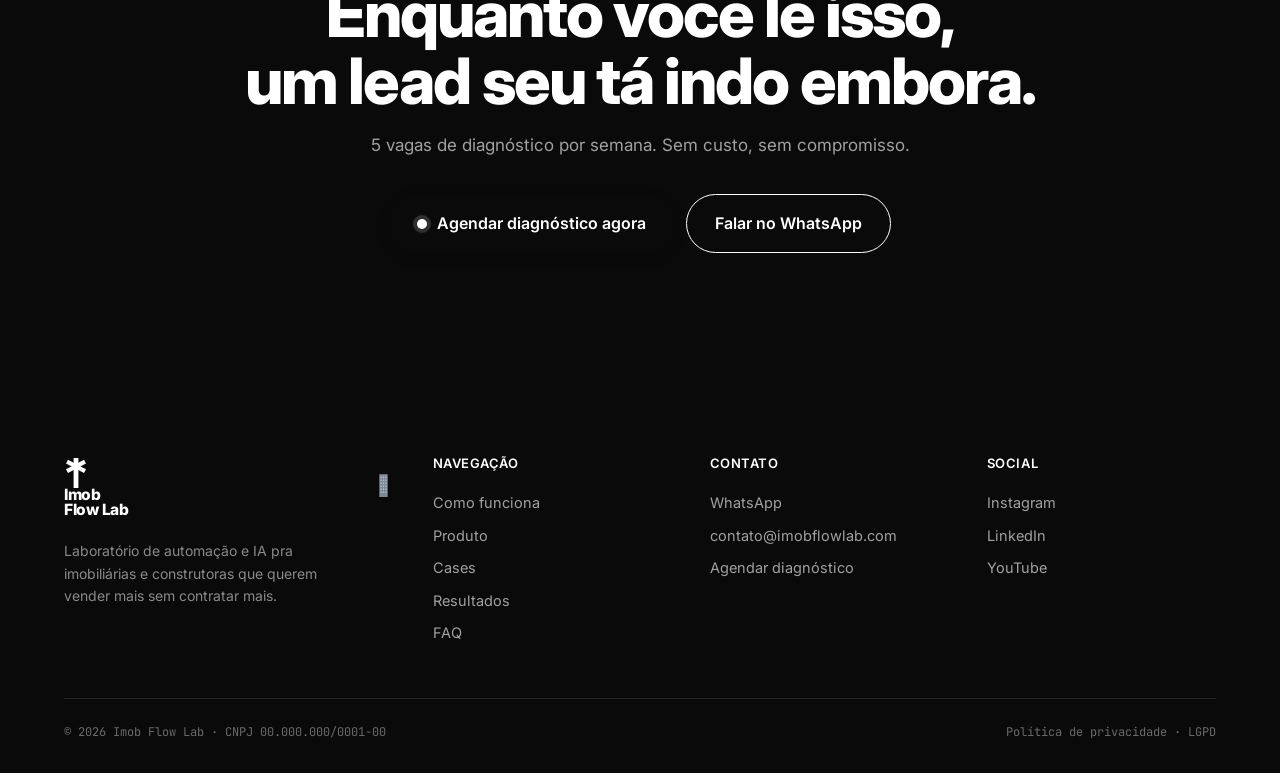
==== commit be32a32f: "Update navbar and footer logo to stacked brand mark" ====
--- a/site/index.html
+++ b/site/index.html
@@ -24,10 +24,28 @@
 <header class="navbar-wrap">
   <nav class="navbar" aria-label="Principal">
     <a href="#top" class="logo" aria-label="Imob Flow Lab — Início">
-      <svg class="logo-mark" viewBox="0 0 40 40" fill="none" aria-hidden="true">
-        <path d="M20 4 L23 17 L36 20 L23 23 L20 36 L17 23 L4 20 L17 17 Z" fill="#0A0A0A"/>
+      <svg class="logo-mark" viewBox="0 0 80 100" fill="#0A0A0A" aria-hidden="true">
+        <rect x="32" y="0" width="16" height="100"/>
+        <g transform="translate(40 28)">
+          <rect x="-34" y="-7" width="68" height="14" transform="rotate(28)"/>
+          <rect x="-34" y="-7" width="68" height="14" transform="rotate(-28)"/>
+        </g>
       </svg>
-      <span class="logo-text"><strong>Imob</strong> Flow Lab</span>
+      <span class="logo-stack">
+        <svg class="logo-skyline" viewBox="0 0 18 40" aria-hidden="true">
+          <rect x="2" y="2" width="14" height="38" fill="#7E8896"/>
+          <g fill="#fff" opacity=".55">
+            <rect x="4" y="6" width="2" height="2"/><rect x="8" y="6" width="2" height="2"/><rect x="12" y="6" width="2" height="2"/>
+            <rect x="4" y="11" width="2" height="2"/><rect x="8" y="11" width="2" height="2"/><rect x="12" y="11" width="2" height="2"/>
+            <rect x="4" y="16" width="2" height="2"/><rect x="8" y="16" width="2" height="2"/><rect x="12" y="16" width="2" height="2"/>
+            <rect x="4" y="21" width="2" height="2"/><rect x="8" y="21" width="2" height="2"/><rect x="12" y="21" width="2" height="2"/>
+            <rect x="4" y="26" width="2" height="2"/><rect x="8" y="26" width="2" height="2"/><rect x="12" y="26" width="2" height="2"/>
+            <rect x="4" y="31" width="2" height="2"/><rect x="8" y="31" width="2" height="2"/><rect x="12" y="31" width="2" height="2"/>
+          </g>
+        </svg>
+        <span class="logo-line">Imob</span>
+        <span class="logo-line">Flow Lab</span>
+      </span>
     </a>
     <ul class="nav-links">
       <li><a href="#como-funciona">Como funciona</a></li>
@@ -406,8 +424,28 @@
     <div class="footer-grid">
       <div>
         <a href="#top" class="logo">
-          <svg class="logo-mark" viewBox="0 0 40 40" fill="none"><path d="M20 4 L23 17 L36 20 L23 23 L20 36 L17 23 L4 20 L17 17 Z" fill="#FFFFFF"/></svg>
-          <span class="logo-text logo-text-light"><strong>Imob</strong> Flow Lab</span>
+          <svg class="logo-mark" viewBox="0 0 80 100" fill="#FFFFFF">
+            <rect x="32" y="0" width="16" height="100"/>
+            <g transform="translate(40 28)">
+              <rect x="-34" y="-7" width="68" height="14" transform="rotate(28)"/>
+              <rect x="-34" y="-7" width="68" height="14" transform="rotate(-28)"/>
+            </g>
+          </svg>
+          <span class="logo-stack logo-stack-light">
+            <svg class="logo-skyline" viewBox="0 0 18 40" aria-hidden="true">
+              <rect x="2" y="2" width="14" height="38" fill="#7E8896"/>
+              <g fill="#fff" opacity=".6">
+                <rect x="4" y="6" width="2" height="2"/><rect x="8" y="6" width="2" height="2"/><rect x="12" y="6" width="2" height="2"/>
+                <rect x="4" y="11" width="2" height="2"/><rect x="8" y="11" width="2" height="2"/><rect x="12" y="11" width="2" height="2"/>
+                <rect x="4" y="16" width="2" height="2"/><rect x="8" y="16" width="2" height="2"/><rect x="12" y="16" width="2" height="2"/>
+                <rect x="4" y="21" width="2" height="2"/><rect x="8" y="21" width="2" height="2"/><rect x="12" y="21" width="2" height="2"/>
+                <rect x="4" y="26" width="2" height="2"/><rect x="8" y="26" width="2" height="2"/><rect x="12" y="26" width="2" height="2"/>
+                <rect x="4" y="31" width="2" height="2"/><rect x="8" y="31" width="2" height="2"/><rect x="12" y="31" width="2" height="2"/>
+              </g>
+            </svg>
+            <span class="logo-line">Imob</span>
+            <span class="logo-line">Flow Lab</span>
+          </span>
         </a>
         <p class="footer-desc">Laboratório de automação e IA pra imobiliárias e construtoras que querem vender mais sem contratar mais.</p>
       </div>
--- a/site/styles.css
+++ b/site/styles.css
@@ -70,8 +70,20 @@
   padding:10px 10px 10px 22px;
   box-shadow:var(--shadow-1);
 }
-.logo{display:flex;align-items:center;gap:10px;font-weight:700;font-size:17px;letter-spacing:-.01em}
-.logo-mark{width:24px;height:24px;flex-shrink:0}
+.logo{display:flex;align-items:center;gap:9px;letter-spacing:-.02em;text-decoration:none;color:var(--ink)}
+.logo-mark{width:24px;height:30px;flex-shrink:0}
+.logo-stack{
+  display:flex;flex-direction:column;
+  line-height:.95;font-weight:800;font-size:15.5px;
+  position:relative;
+}
+.logo-stack .logo-line{display:block;color:var(--ink)}
+.logo-skyline{
+  position:absolute;
+  width:11px;height:24px;
+  top:-15px;right:-4px;
+}
+.logo-stack-light .logo-line{color:#fff}
 .logo-text strong{font-weight:800}
 .logo-text-light{color:#fff}
 .nav-links{display:flex;gap:6px;list-style:none;margin-left:auto}
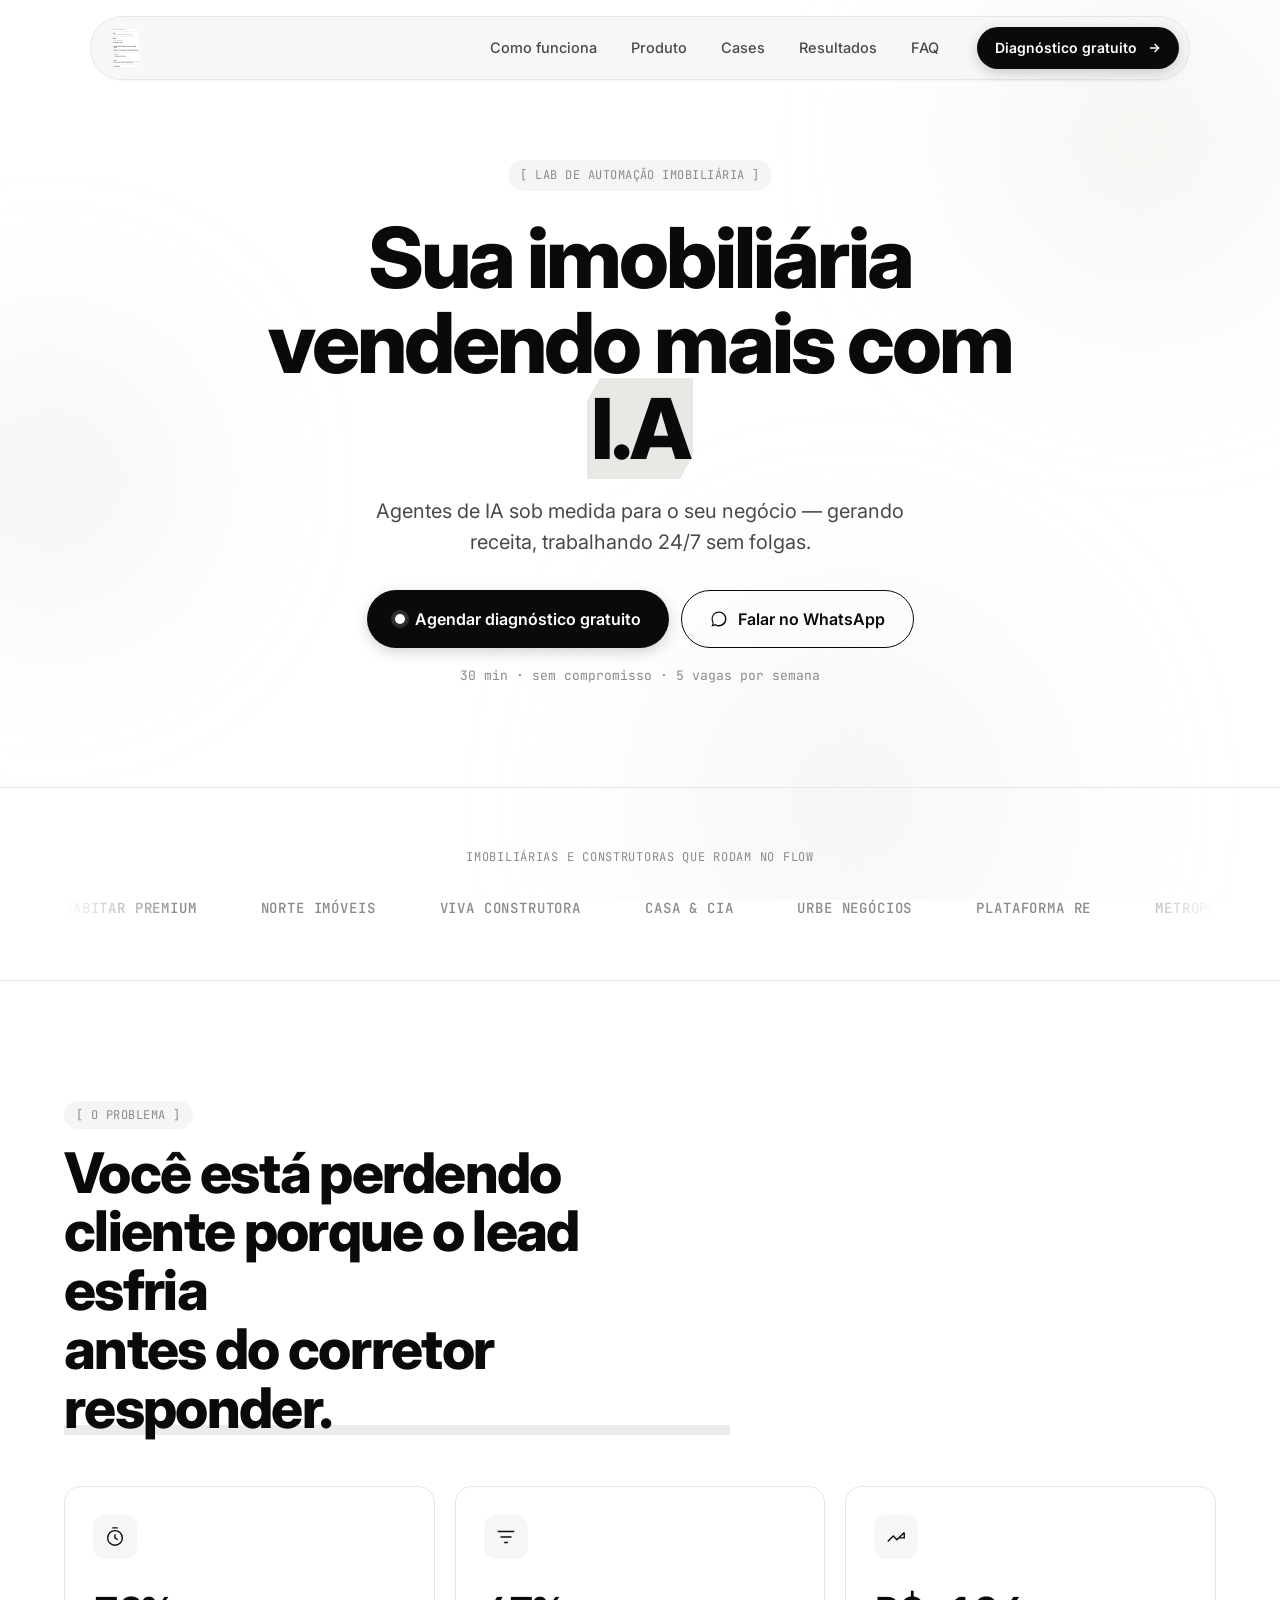
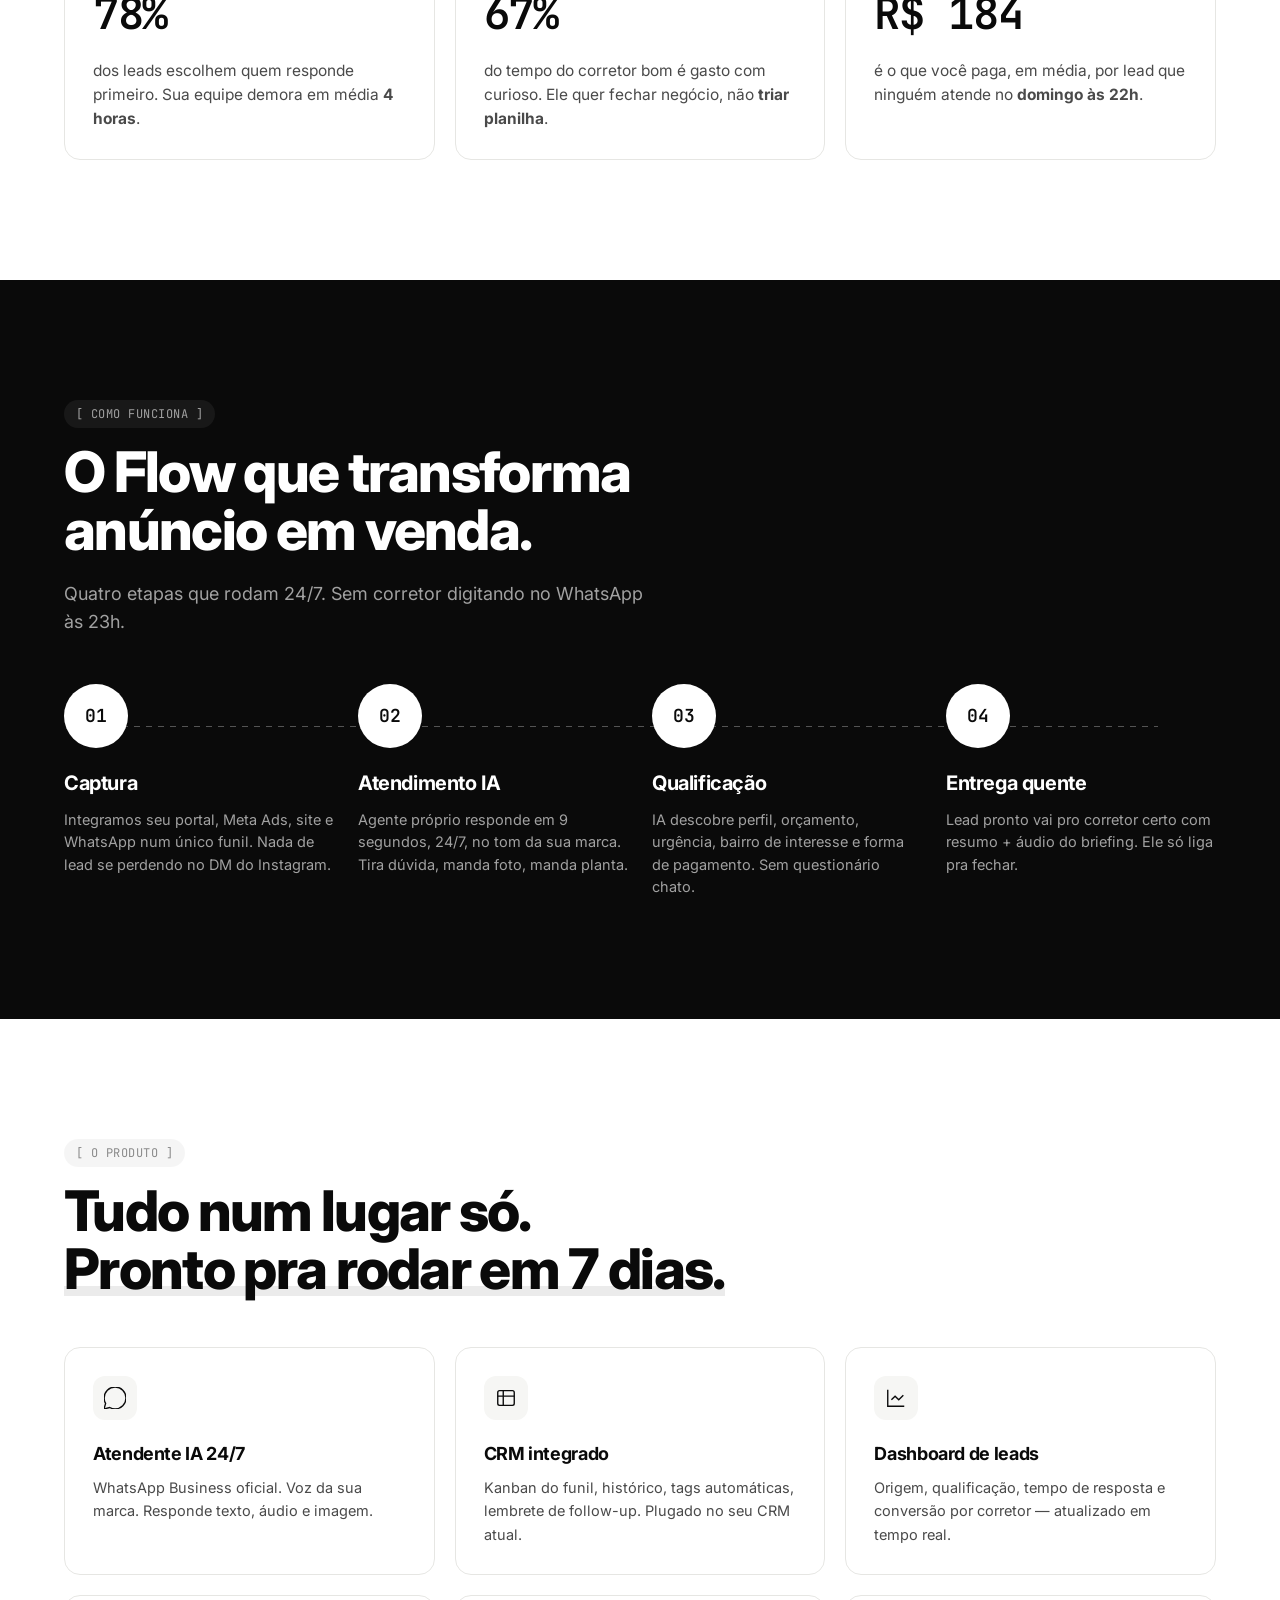
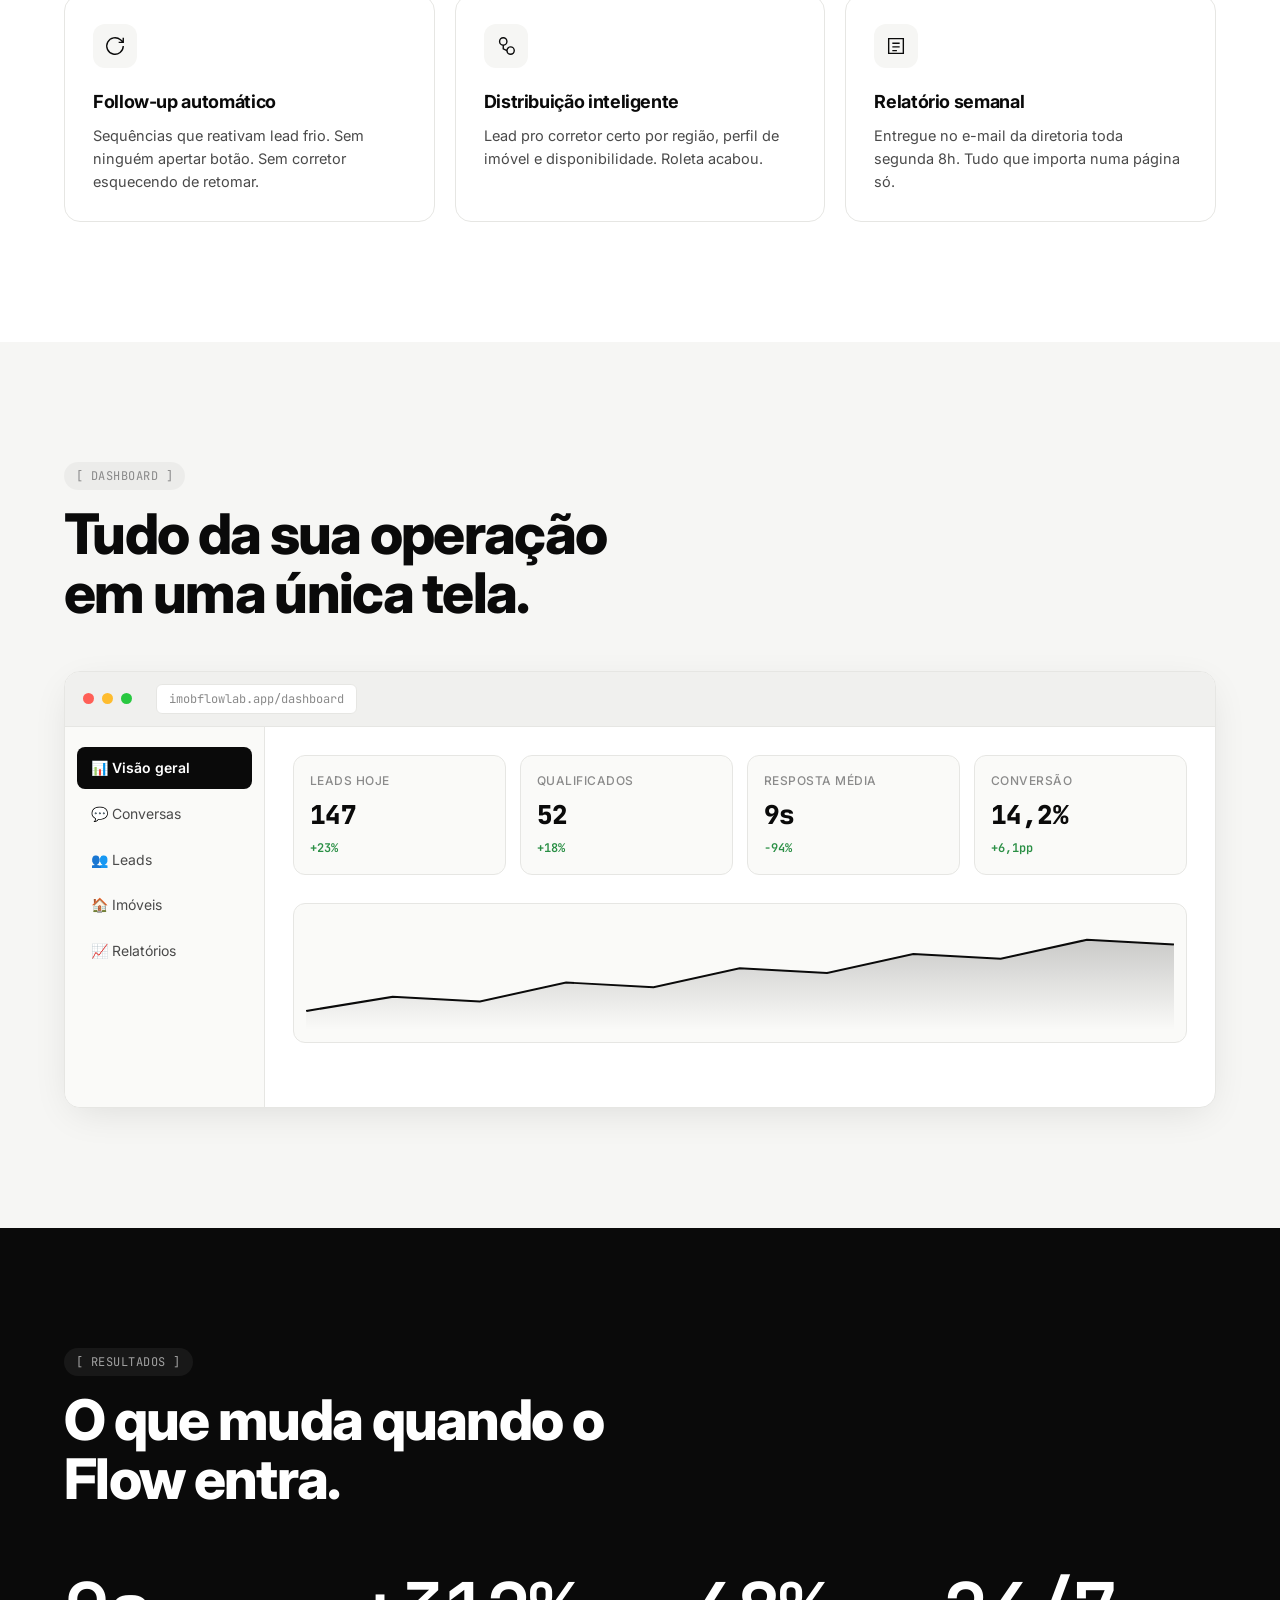
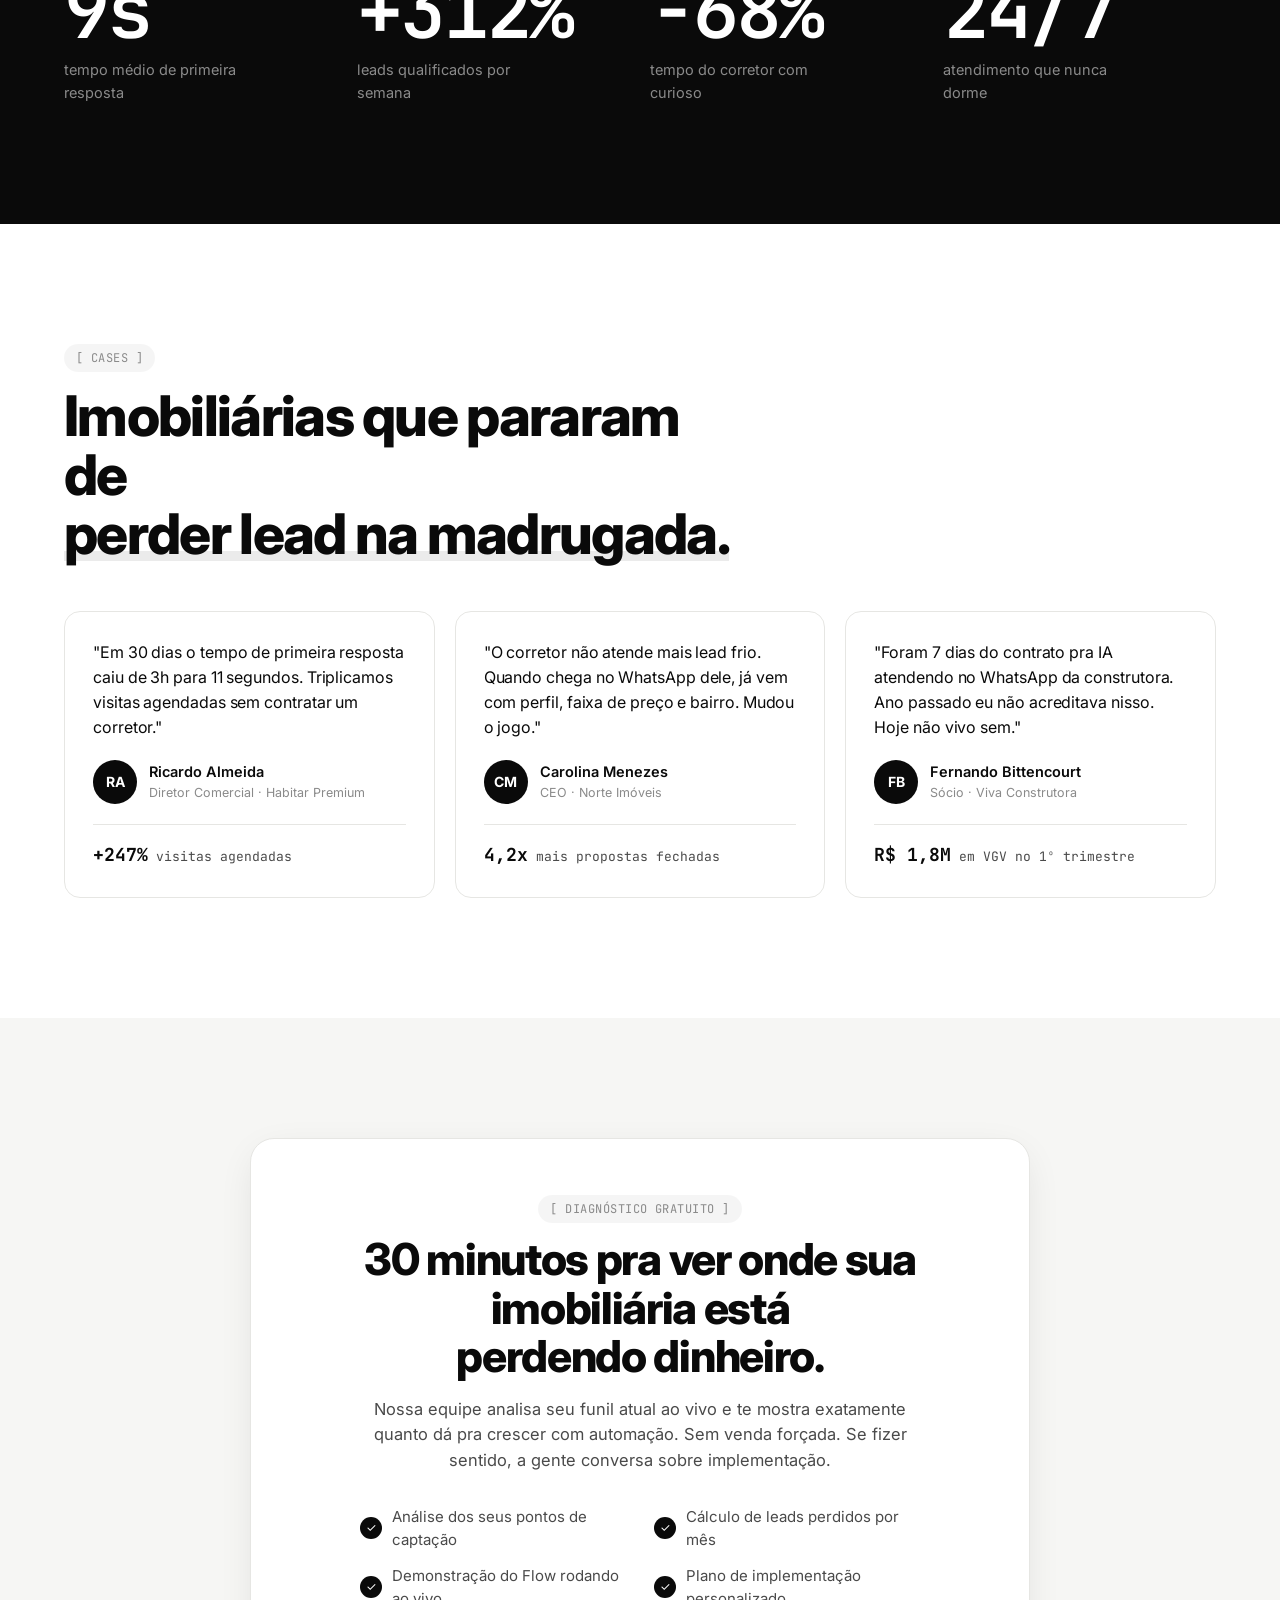
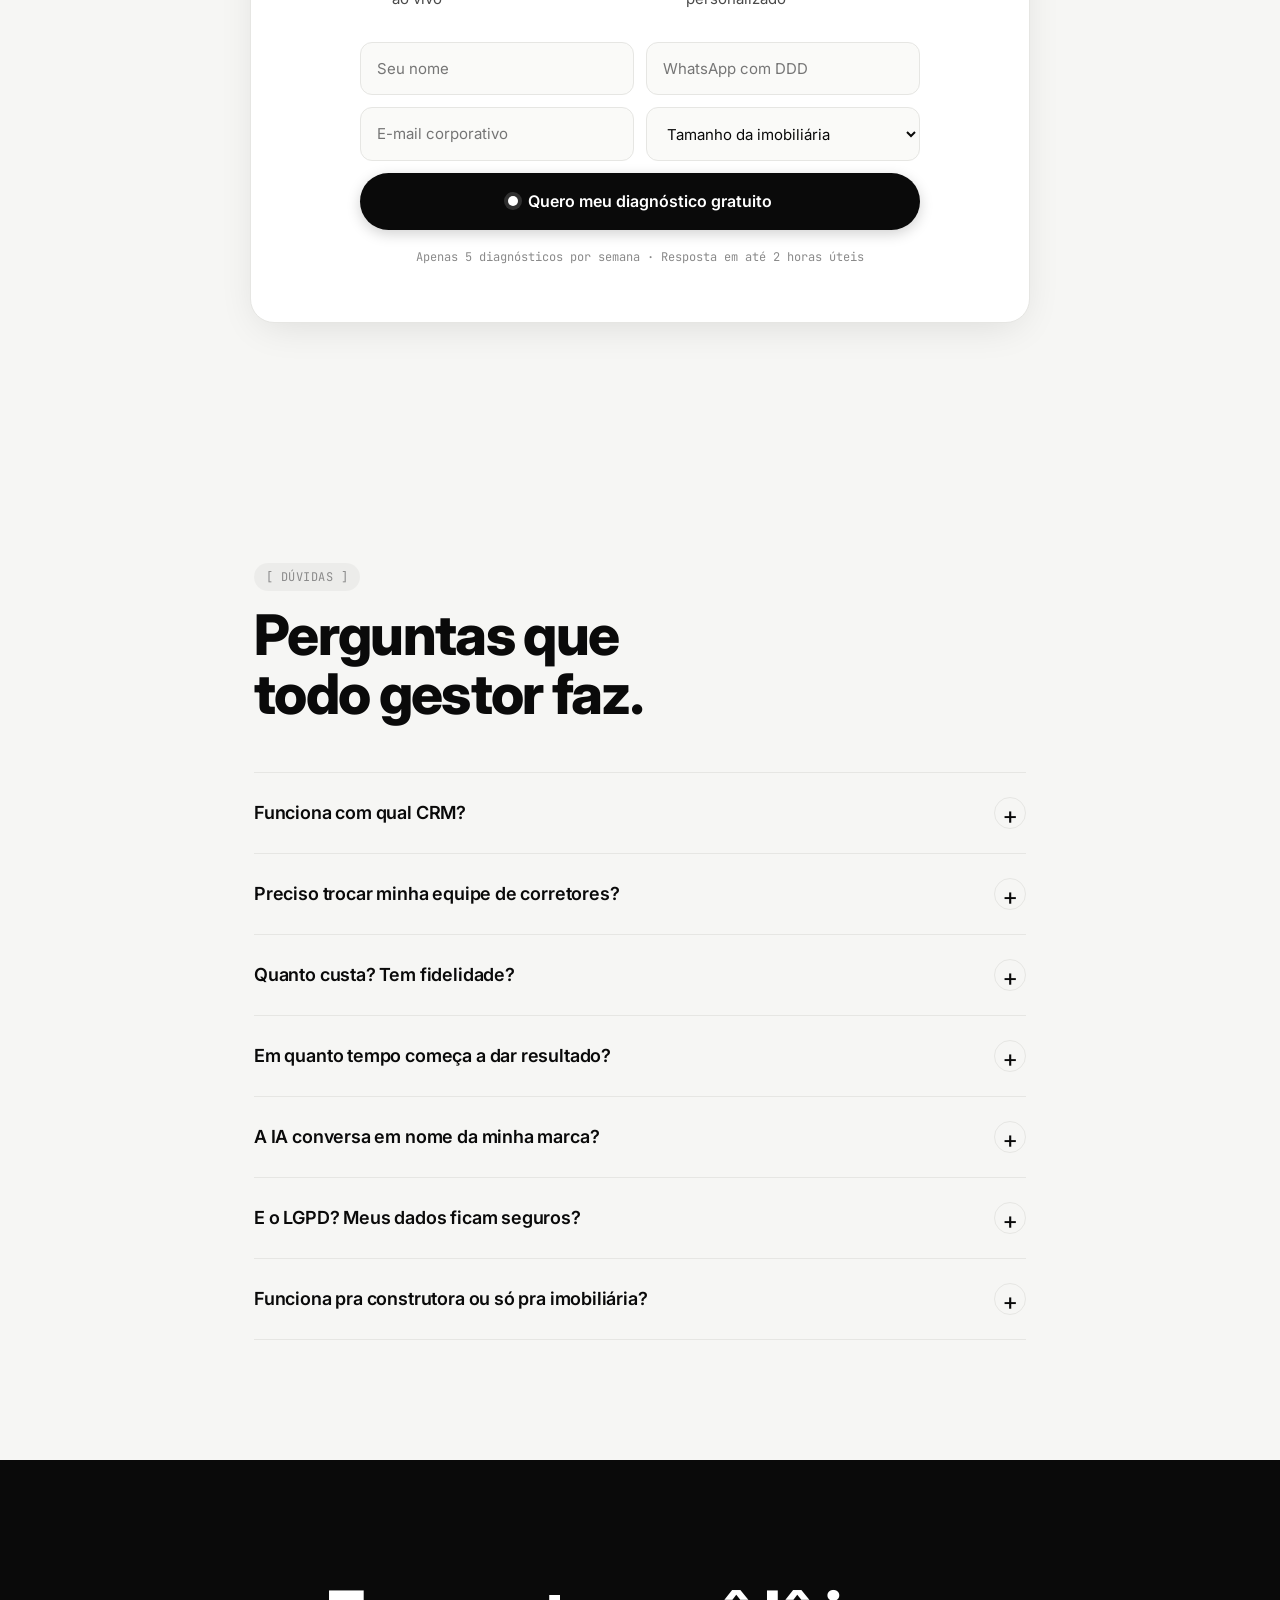
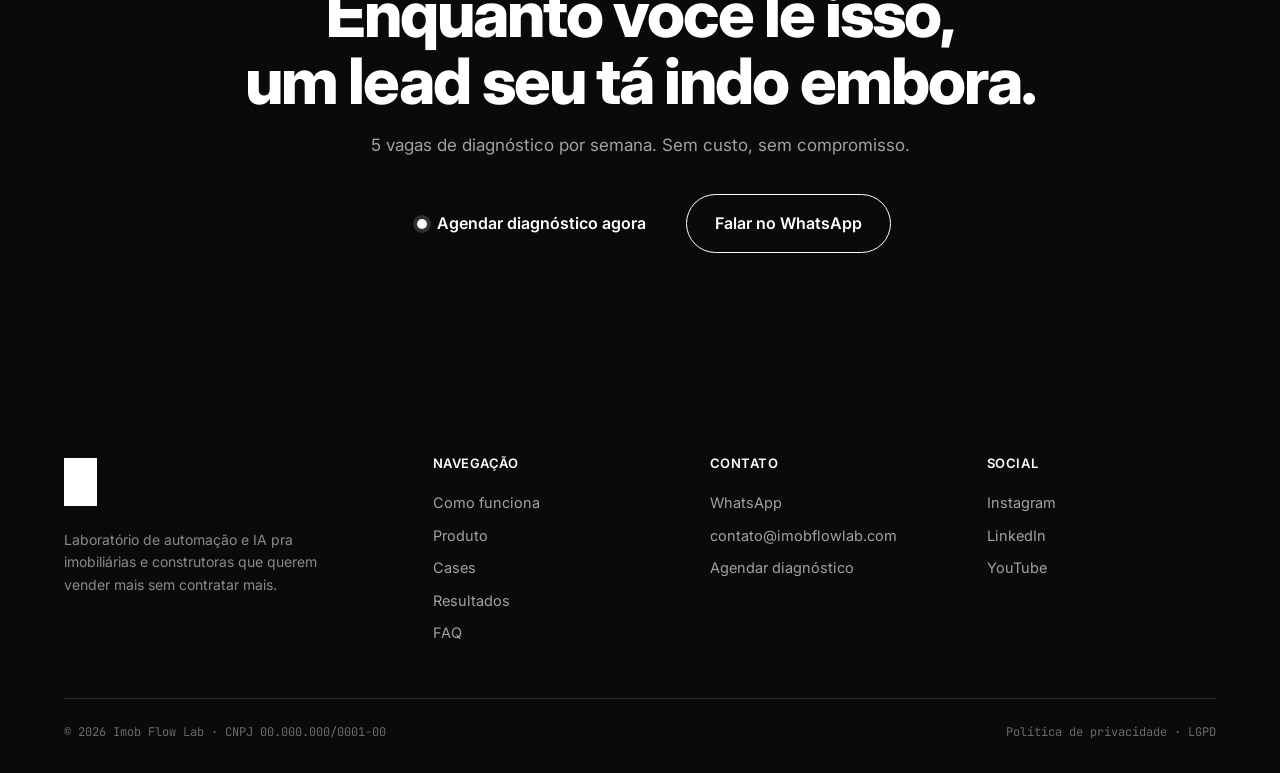
==== commit 6fa035ef: "Use uploaded logo PNG in navbar and footer" ====
--- a/site/index.html
+++ b/site/index.html
@@ -24,28 +24,7 @@
 <header class="navbar-wrap">
   <nav class="navbar" aria-label="Principal">
     <a href="#top" class="logo" aria-label="Imob Flow Lab — Início">
-      <svg class="logo-mark" viewBox="0 0 80 100" fill="#0A0A0A" aria-hidden="true">
-        <rect x="32" y="0" width="16" height="100"/>
-        <g transform="translate(40 28)">
-          <rect x="-34" y="-7" width="68" height="14" transform="rotate(28)"/>
-          <rect x="-34" y="-7" width="68" height="14" transform="rotate(-28)"/>
-        </g>
-      </svg>
-      <span class="logo-stack">
-        <svg class="logo-skyline" viewBox="0 0 18 40" aria-hidden="true">
-          <rect x="2" y="2" width="14" height="38" fill="#7E8896"/>
-          <g fill="#fff" opacity=".55">
-            <rect x="4" y="6" width="2" height="2"/><rect x="8" y="6" width="2" height="2"/><rect x="12" y="6" width="2" height="2"/>
-            <rect x="4" y="11" width="2" height="2"/><rect x="8" y="11" width="2" height="2"/><rect x="12" y="11" width="2" height="2"/>
-            <rect x="4" y="16" width="2" height="2"/><rect x="8" y="16" width="2" height="2"/><rect x="12" y="16" width="2" height="2"/>
-            <rect x="4" y="21" width="2" height="2"/><rect x="8" y="21" width="2" height="2"/><rect x="12" y="21" width="2" height="2"/>
-            <rect x="4" y="26" width="2" height="2"/><rect x="8" y="26" width="2" height="2"/><rect x="12" y="26" width="2" height="2"/>
-            <rect x="4" y="31" width="2" height="2"/><rect x="8" y="31" width="2" height="2"/><rect x="12" y="31" width="2" height="2"/>
-          </g>
-        </svg>
-        <span class="logo-line">Imob</span>
-        <span class="logo-line">Flow Lab</span>
-      </span>
+      <img src="assets/logo.png" alt="Imob Flow Lab" class="logo-img" />
     </a>
     <ul class="nav-links">
       <li><a href="#como-funciona">Como funciona</a></li>
@@ -424,28 +403,7 @@
     <div class="footer-grid">
       <div>
         <a href="#top" class="logo">
-          <svg class="logo-mark" viewBox="0 0 80 100" fill="#FFFFFF">
-            <rect x="32" y="0" width="16" height="100"/>
-            <g transform="translate(40 28)">
-              <rect x="-34" y="-7" width="68" height="14" transform="rotate(28)"/>
-              <rect x="-34" y="-7" width="68" height="14" transform="rotate(-28)"/>
-            </g>
-          </svg>
-          <span class="logo-stack logo-stack-light">
-            <svg class="logo-skyline" viewBox="0 0 18 40" aria-hidden="true">
-              <rect x="2" y="2" width="14" height="38" fill="#7E8896"/>
-              <g fill="#fff" opacity=".6">
-                <rect x="4" y="6" width="2" height="2"/><rect x="8" y="6" width="2" height="2"/><rect x="12" y="6" width="2" height="2"/>
-                <rect x="4" y="11" width="2" height="2"/><rect x="8" y="11" width="2" height="2"/><rect x="12" y="11" width="2" height="2"/>
-                <rect x="4" y="16" width="2" height="2"/><rect x="8" y="16" width="2" height="2"/><rect x="12" y="16" width="2" height="2"/>
-                <rect x="4" y="21" width="2" height="2"/><rect x="8" y="21" width="2" height="2"/><rect x="12" y="21" width="2" height="2"/>
-                <rect x="4" y="26" width="2" height="2"/><rect x="8" y="26" width="2" height="2"/><rect x="12" y="26" width="2" height="2"/>
-                <rect x="4" y="31" width="2" height="2"/><rect x="8" y="31" width="2" height="2"/><rect x="12" y="31" width="2" height="2"/>
-              </g>
-            </svg>
-            <span class="logo-line">Imob</span>
-            <span class="logo-line">Flow Lab</span>
-          </span>
+          <img src="assets/logo.png" alt="Imob Flow Lab" class="logo-img logo-img-light" />
         </a>
         <p class="footer-desc">Laboratório de automação e IA pra imobiliárias e construtoras que querem vender mais sem contratar mais.</p>
       </div>
--- a/site/styles.css
+++ b/site/styles.css
@@ -71,6 +71,9 @@
   box-shadow:var(--shadow-1);
 }
 .logo{display:flex;align-items:center;gap:9px;letter-spacing:-.02em;text-decoration:none;color:var(--ink)}
+.logo-img{height:38px;width:auto;display:block;flex-shrink:0;object-fit:contain}
+.logo-img-light{filter:brightness(0) invert(1)}
+.footer .logo-img{height:48px}
 .logo-mark{width:24px;height:30px;flex-shrink:0}
 .logo-stack{
   display:flex;flex-direction:column;
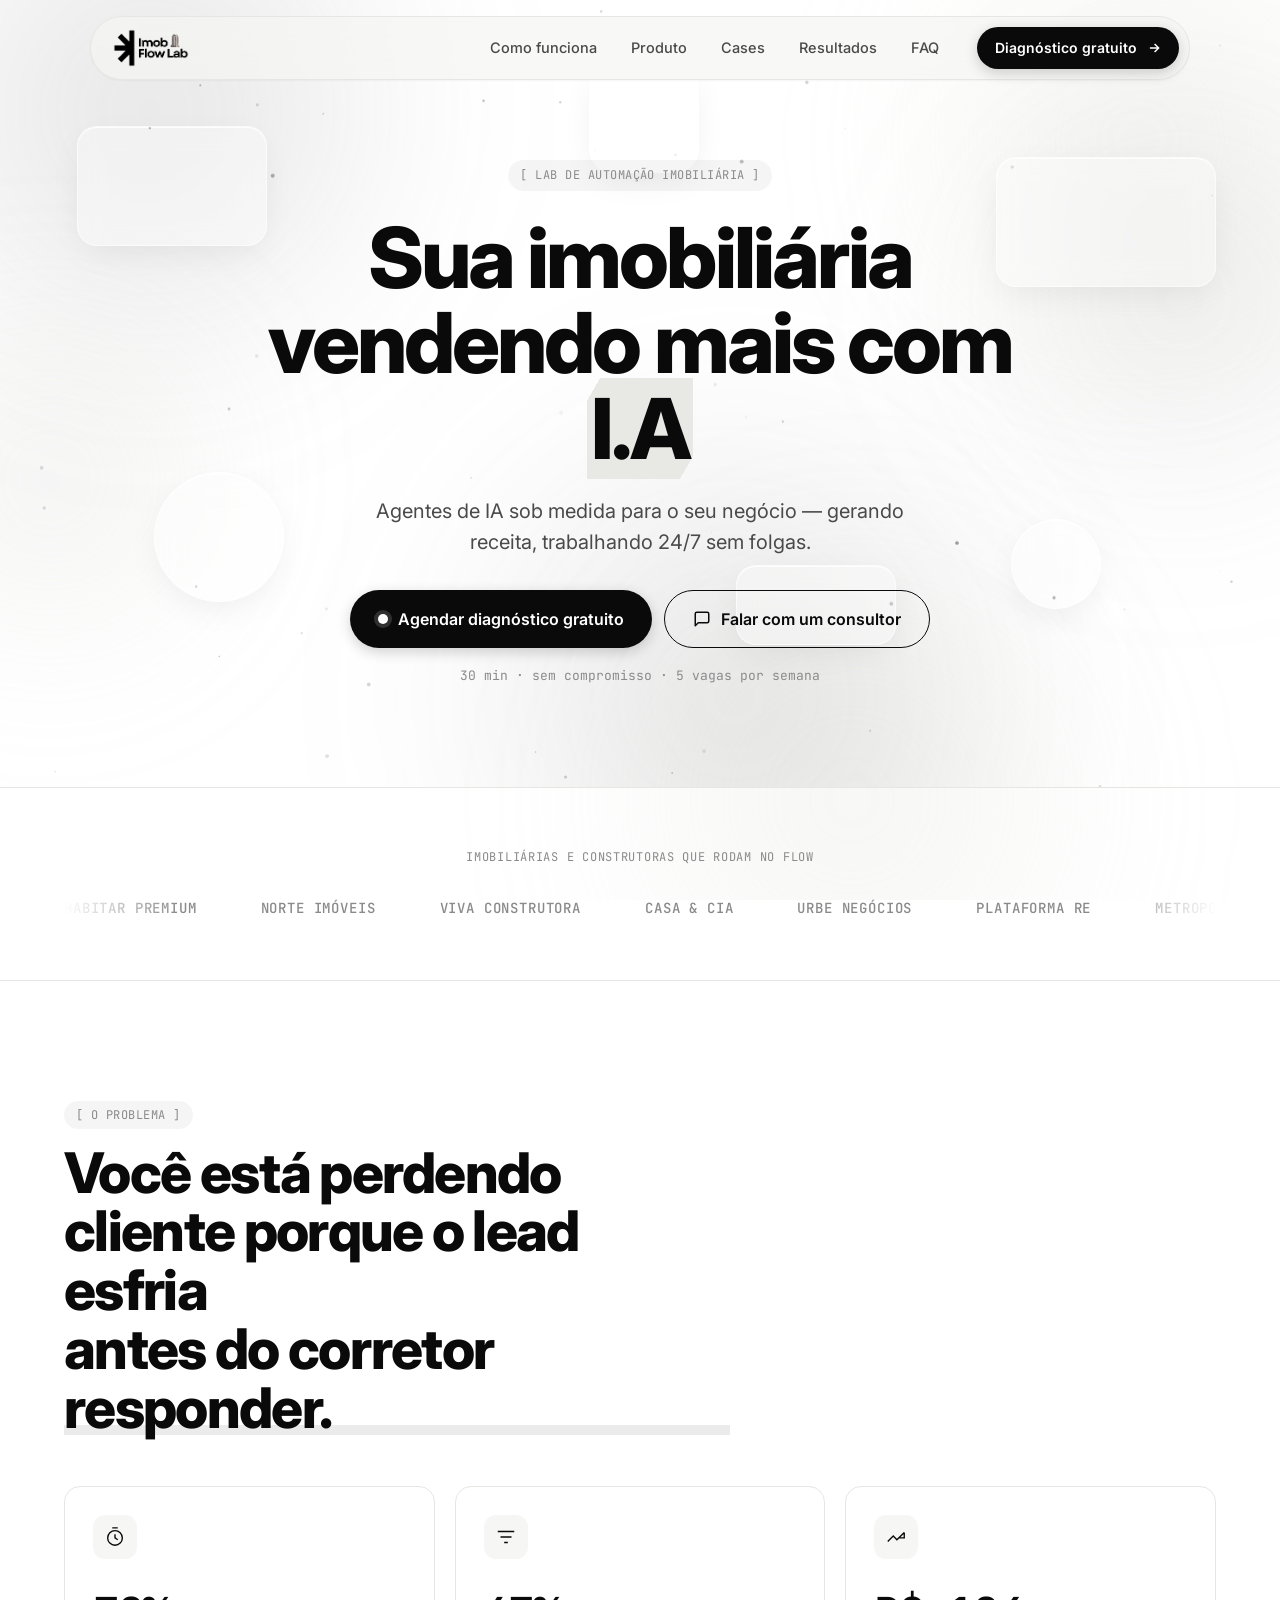
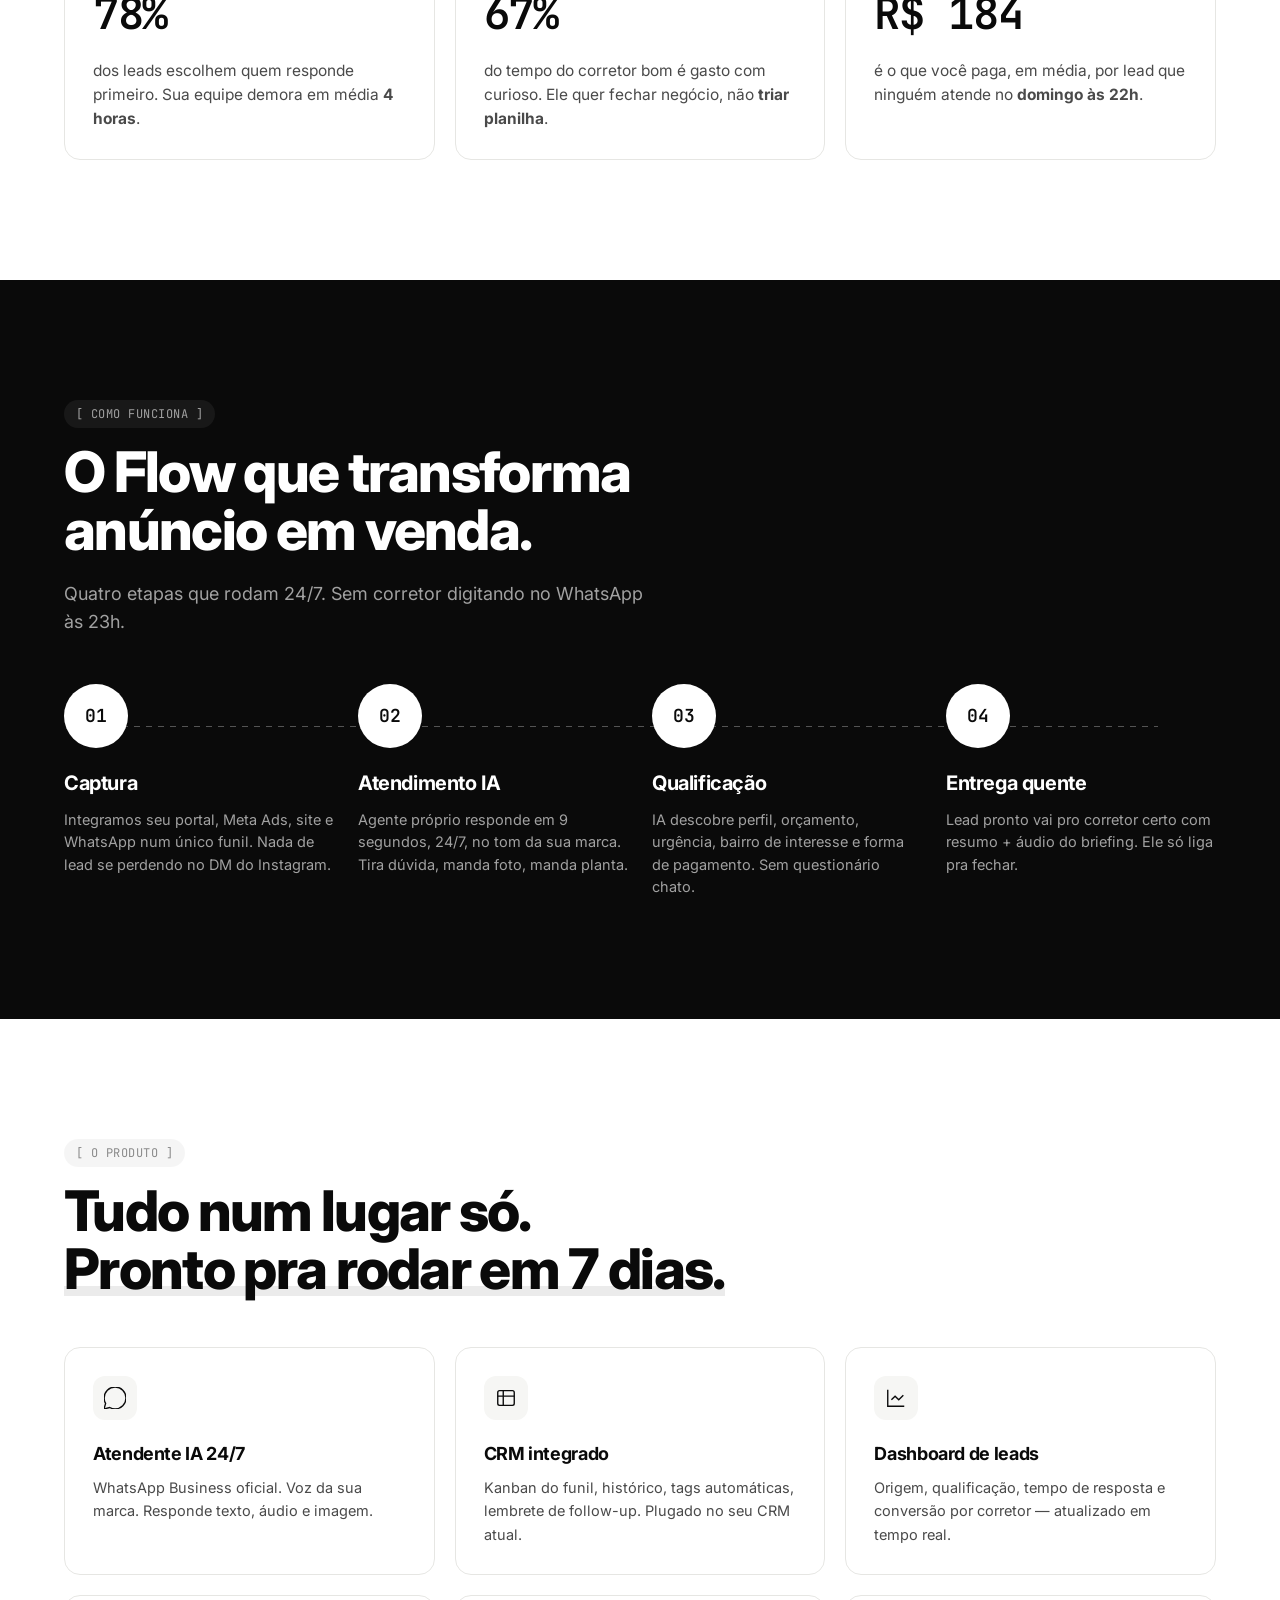
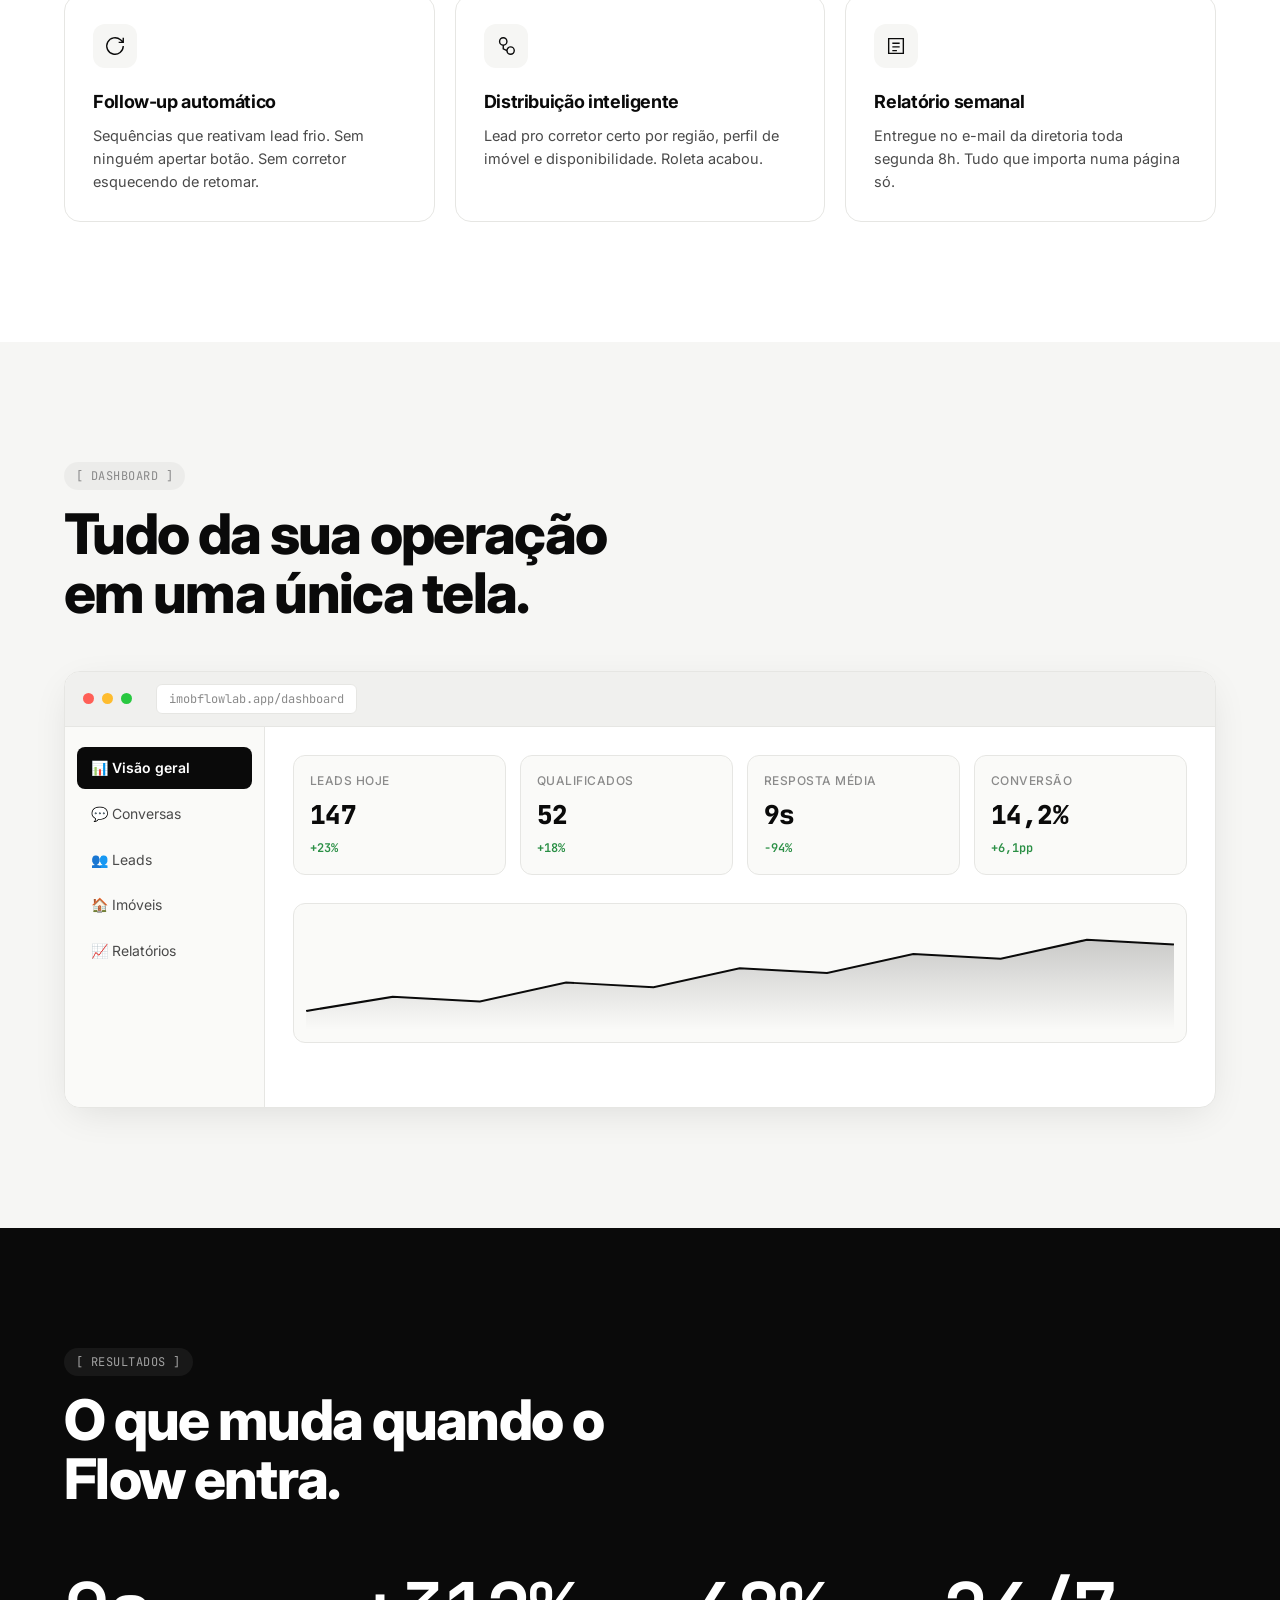
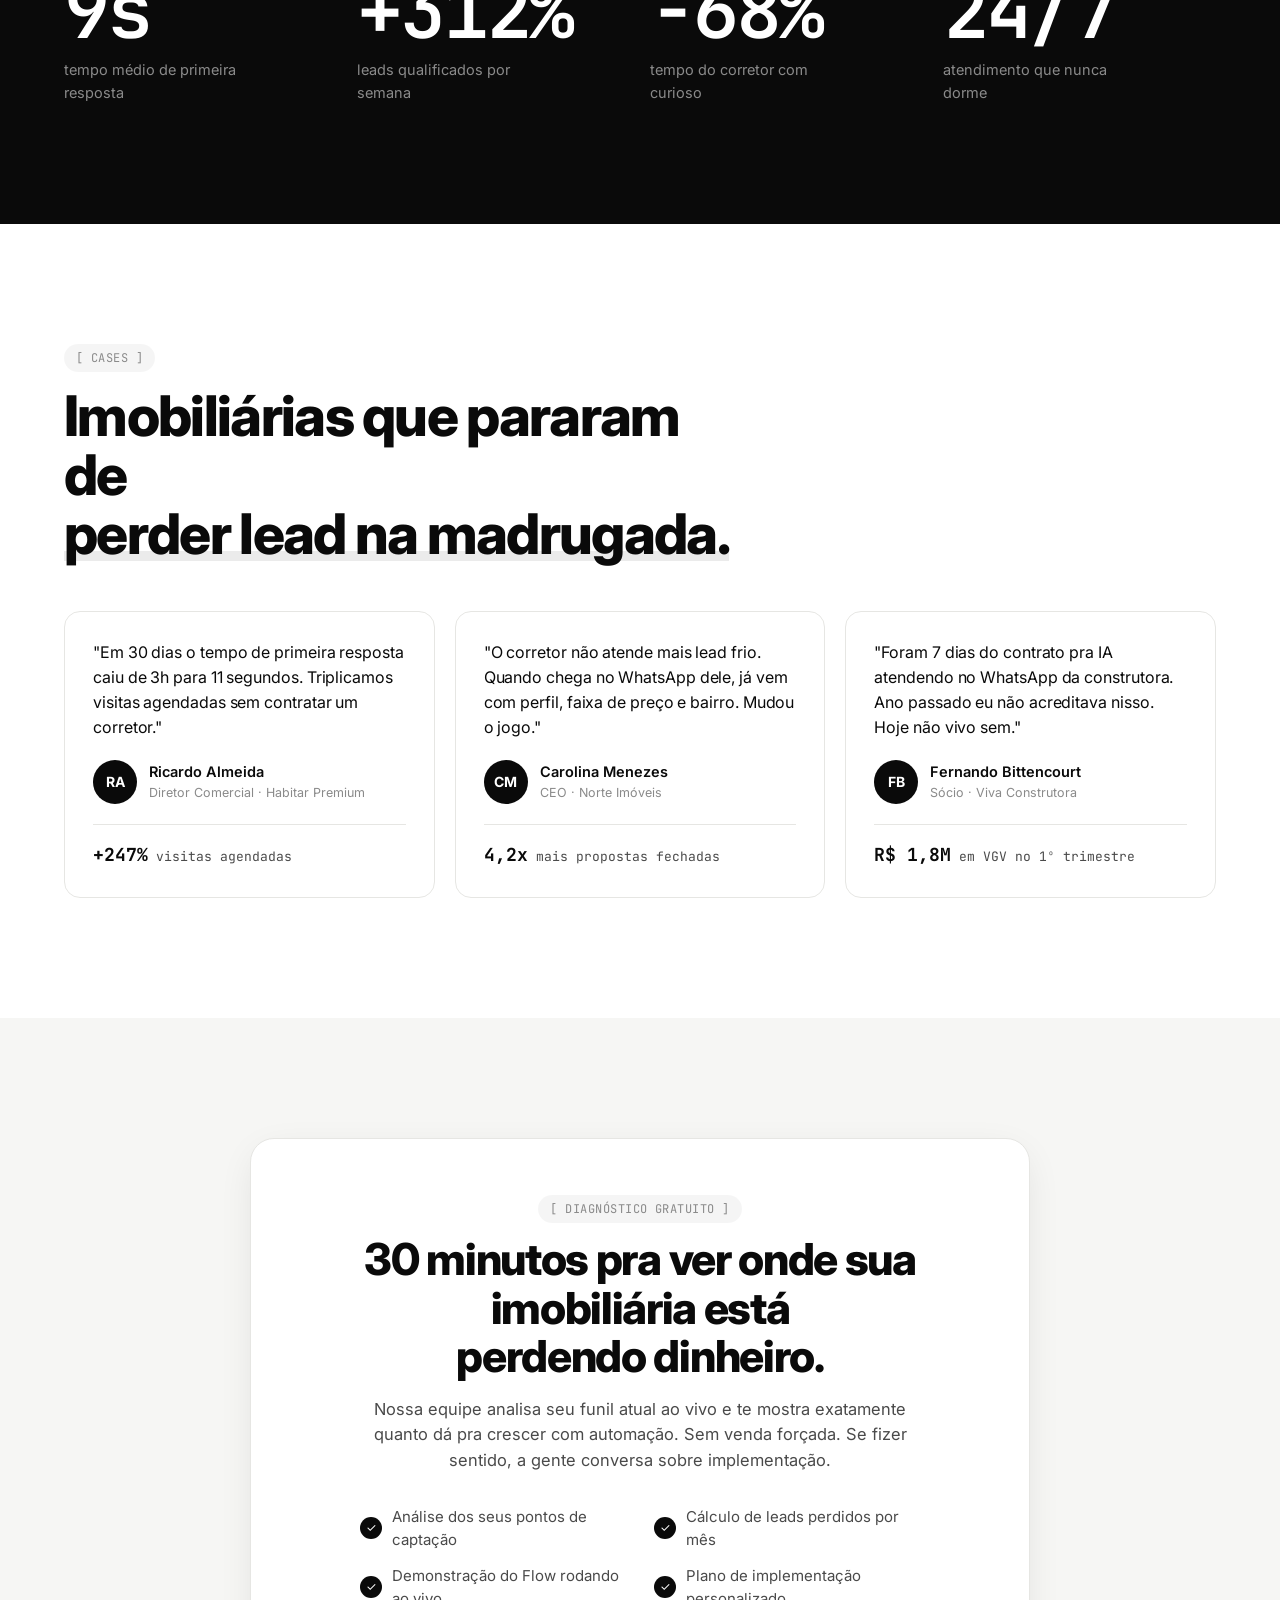
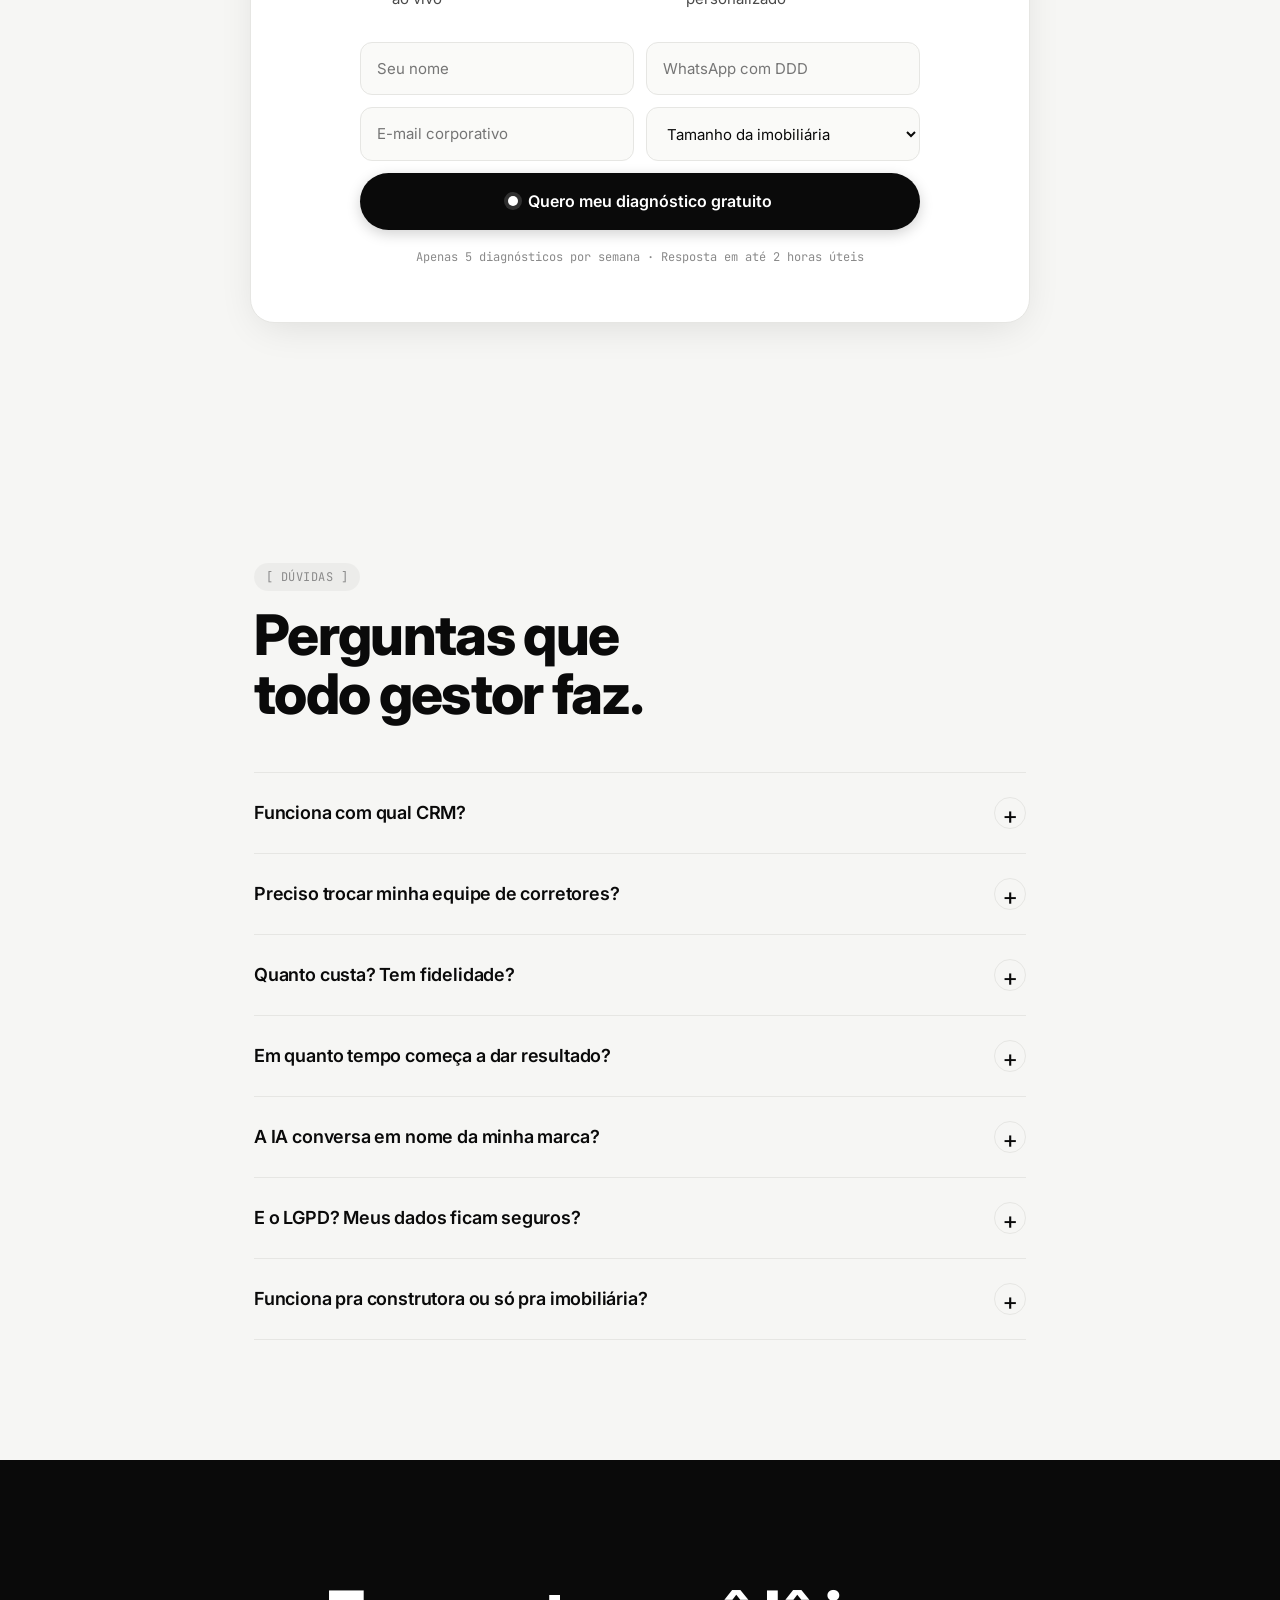
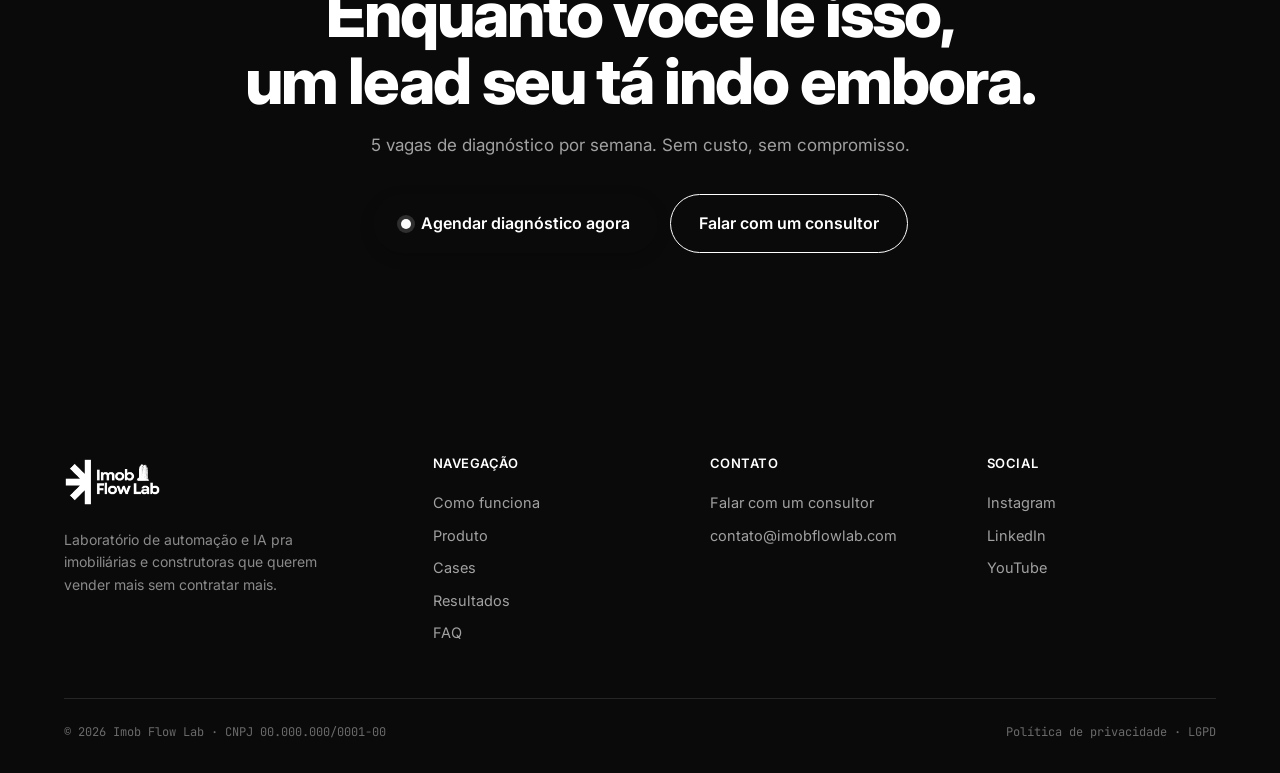
==== commit 1caa1c2b: "Replace WhatsApp CTAs with 'Falar com um consultor' and add hero motion - Hero, CTA final and footer" ====
--- a/site/index.html
+++ b/site/index.html
@@ -57,6 +57,59 @@
 
 <!-- HERO -->
 <section class="hero">
+
+  <!-- ANIMATED HERO BACKGROUND -->
+  <div class="hero-bg" aria-hidden="true">
+    <!-- Radial gradients with parallax -->
+    <div class="hero-parallax" style="--depth:14">
+      <div class="hero-grad hero-grad-1"></div>
+    </div>
+    <div class="hero-parallax" style="--depth:22">
+      <div class="hero-grad hero-grad-2"></div>
+    </div>
+    <div class="hero-parallax" style="--depth:18">
+      <div class="hero-grad hero-grad-3"></div>
+    </div>
+
+    <!-- Animated SVG lines -->
+    <svg class="hero-lines" viewBox="0 0 1400 900" preserveAspectRatio="none">
+      <defs>
+        <linearGradient id="lineGrad" x1="0" y1="0" x2="1" y2="1">
+          <stop offset="0" stop-color="rgba(120,120,120,0)"/>
+          <stop offset=".5" stop-color="rgba(120,120,120,.5)"/>
+          <stop offset="1" stop-color="rgba(120,120,120,0)"/>
+        </linearGradient>
+      </defs>
+      <path d="M0,220 Q350,80 700,260 T1400,200" stroke="url(#lineGrad)" stroke-width="1" fill="none" class="hl-line-svg"/>
+      <path d="M0,540 Q400,420 800,540 T1400,500" stroke="url(#lineGrad)" stroke-width="1" fill="none" class="hl-line-svg"/>
+      <path d="M120,0 Q200,300 460,520 T900,900" stroke="url(#lineGrad)" stroke-width="1" fill="none" class="hl-line-svg"/>
+      <path d="M1400,80 Q1100,300 950,460 T520,900" stroke="url(#lineGrad)" stroke-width="1" fill="none" class="hl-line-svg"/>
+    </svg>
+
+    <!-- Glassmorphism floating cards -->
+    <div class="hero-parallax" style="--depth:42">
+      <div class="glass-card glass-1"></div>
+    </div>
+    <div class="hero-parallax" style="--depth:58">
+      <div class="glass-card glass-2"></div>
+    </div>
+    <div class="hero-parallax" style="--depth:36">
+      <div class="glass-card glass-3"></div>
+    </div>
+    <div class="hero-parallax" style="--depth:66">
+      <div class="glass-card glass-4"></div>
+    </div>
+    <div class="hero-parallax" style="--depth:48">
+      <div class="glass-card glass-5"></div>
+    </div>
+    <div class="hero-parallax" style="--depth:30">
+      <div class="glass-card glass-6"></div>
+    </div>
+
+    <!-- Particle canvas -->
+    <canvas class="hero-particles" aria-hidden="true"></canvas>
+  </div>
+
   <div class="container hero-inner">
     <span class="eyebrow">[ LAB DE AUTOMAÇÃO IMOBILIÁRIA ]</span>
     <h1 class="hero-title">
@@ -70,9 +123,9 @@
         <span class="btn-dot"></span>
         Agendar diagnóstico gratuito
       </a>
-      <a href="https://wa.me/5500000000000" class="btn btn-ghost btn-lg" target="_blank" rel="noopener">
-        <svg width="18" height="18" viewBox="0 0 24 24" fill="currentColor"><path d="M12.04 2C6.58 2 2.13 6.45 2.13 11.91c0 1.75.46 3.45 1.32 4.95L2 22l5.25-1.37c1.45.79 3.08 1.21 4.79 1.21h.01c5.46 0 9.91-4.45 9.91-9.91 0-2.65-1.03-5.14-2.9-7.01A9.816 9.816 0 0 0 12.04 2zm0 18.13c-1.53 0-3.03-.41-4.34-1.19l-.31-.18-3.23.85.86-3.15-.2-.32a8.198 8.198 0 0 1-1.26-4.34c0-4.54 3.7-8.24 8.24-8.24 2.2 0 4.27.86 5.83 2.42a8.18 8.18 0 0 1 2.41 5.83c0 4.54-3.7 8.24-8.24 8.24z"/></svg>
-        Falar no WhatsApp
+      <a href="#diagnostico" class="btn btn-ghost btn-lg">
+        <svg width="18" height="18" viewBox="0 0 24 24" fill="none" stroke="currentColor" stroke-width="2" stroke-linecap="round" stroke-linejoin="round"><path d="M21 15a2 2 0 0 1-2 2H7l-4 4V5a2 2 0 0 1 2-2h14a2 2 0 0 1 2 2z"/></svg>
+        Falar com um consultor
       </a>
     </div>
     <p class="hero-microcopy">30 min · sem compromisso · 5 vagas por semana</p>
@@ -390,7 +443,7 @@
         <span class="btn-dot"></span>
         Agendar diagnóstico agora
       </a>
-      <a href="https://wa.me/5500000000000" class="btn btn-ghost btn-lg" target="_blank" rel="noopener">Falar no WhatsApp</a>
+      <a href="#diagnostico" class="btn btn-ghost btn-lg">Falar com um consultor</a>
     </div>
   </div>
 </section>
@@ -417,9 +470,8 @@
       </div>
       <div>
         <h4>Contato</h4>
-        <a href="https://wa.me/5500000000000">WhatsApp</a>
+        <a href="#diagnostico">Falar com um consultor</a>
         <a href="mailto:contato@imobflowlab.com">contato@imobflowlab.com</a>
-        <a href="#diagnostico">Agendar diagnóstico</a>
       </div>
       <div>
         <h4>Social</h4>
--- a/site/styles.css
+++ b/site/styles.css
@@ -152,8 +152,139 @@
   padding:160px 0 100px;
   text-align:center;
   position:relative;
-}
-.hero-inner{display:flex;flex-direction:column;align-items:center}
+  overflow:hidden;
+  isolation:isolate;
+}
+.hero-inner{display:flex;flex-direction:column;align-items:center;position:relative;z-index:3}
+
+/* ========== HERO BACKGROUND MOTION ========== */
+.hero-bg{
+  position:absolute;inset:0;z-index:1;
+  overflow:hidden;pointer-events:none;
+}
+.hero-parallax{
+  position:absolute;inset:0;
+  transform:translate3d(
+    calc(var(--mx,0) * var(--depth,20) * -1px),
+    calc(var(--my,0) * var(--depth,20) * -1px),
+    0
+  );
+  transition:transform .9s cubic-bezier(.2,.8,.2,1);
+  will-change:transform;
+}
+
+/* radial gradients (greys) */
+.hero-grad{
+  position:absolute;border-radius:50%;
+  filter:blur(80px);
+}
+.hero-grad-1{
+  width:620px;height:620px;top:-200px;left:-160px;
+  background:radial-gradient(circle,rgba(120,120,120,.22),transparent 70%);
+  animation:gradFloat1 22s ease-in-out infinite;
+}
+.hero-grad-2{
+  width:520px;height:520px;top:5%;right:-160px;
+  background:radial-gradient(circle,rgba(155,155,155,.18),transparent 70%);
+  animation:gradFloat2 26s ease-in-out infinite;
+}
+.hero-grad-3{
+  width:700px;height:700px;bottom:-260px;left:30%;
+  background:radial-gradient(circle,rgba(100,100,100,.16),transparent 70%);
+  animation:gradFloat3 30s ease-in-out infinite;
+}
+@keyframes gradFloat1{
+  0%,100%{transform:translate(0,0) scale(1)}
+  50%{transform:translate(60px,40px) scale(1.1)}
+}
+@keyframes gradFloat2{
+  0%,100%{transform:translate(0,0) scale(1)}
+  50%{transform:translate(-80px,60px) scale(1.06)}
+}
+@keyframes gradFloat3{
+  0%,100%{transform:translate(0,0) scale(1)}
+  50%{transform:translate(50px,-40px) scale(.94)}
+}
+
+/* SVG animated lines */
+.hero-lines{
+  position:absolute;inset:0;
+  width:100%;height:100%;
+  opacity:.7;
+}
+.hl-line-svg{
+  stroke-dasharray:2200;
+  stroke-dashoffset:2200;
+  animation:drawLine 14s ease-in-out infinite;
+}
+.hl-line-svg:nth-of-type(2){animation-delay:-2s}
+.hl-line-svg:nth-of-type(3){animation-delay:-4s}
+.hl-line-svg:nth-of-type(4){animation-delay:-7s}
+@keyframes drawLine{
+  0%{stroke-dashoffset:2200}
+  50%{stroke-dashoffset:0}
+  100%{stroke-dashoffset:-2200}
+}
+
+/* glassmorphism cards */
+.glass-card{
+  position:absolute;
+  background:rgba(255,255,255,.35);
+  -webkit-backdrop-filter:blur(14px) saturate(140%);
+  backdrop-filter:blur(14px) saturate(140%);
+  border:1px solid rgba(255,255,255,.55);
+  border-radius:20px;
+  box-shadow:0 10px 36px -8px rgba(0,0,0,.08),inset 0 1px 0 rgba(255,255,255,.8);
+}
+.glass-1{
+  width:190px;height:120px;top:16%;left:6%;
+  animation:floatA 9s ease-in-out infinite;
+}
+.glass-2{
+  width:130px;height:130px;top:60%;left:12%;
+  border-radius:50%;
+  animation:floatB 11s ease-in-out infinite;
+}
+.glass-3{
+  width:220px;height:130px;top:20%;right:5%;
+  animation:floatA 10s ease-in-out infinite reverse;
+}
+.glass-4{
+  width:90px;height:90px;top:66%;right:14%;
+  border-radius:50%;
+  animation:floatB 8s ease-in-out infinite;
+}
+.glass-5{
+  width:110px;height:110px;top:8%;left:46%;
+  border-radius:24px;
+  animation:floatA 12s ease-in-out infinite;
+}
+.glass-6{
+  width:160px;height:80px;bottom:18%;right:30%;
+  animation:floatB 13s ease-in-out infinite reverse;
+}
+@keyframes floatA{
+  0%,100%{transform:translateY(0) rotate(0)}
+  50%{transform:translateY(-26px) rotate(2deg)}
+}
+@keyframes floatB{
+  0%,100%{transform:translateY(0) rotate(0)}
+  50%{transform:translateY(22px) rotate(-2deg)}
+}
+
+/* particle canvas */
+.hero-particles{
+  position:absolute;inset:0;
+  width:100%;height:100%;
+}
+
+@media (max-width:768px){
+  .glass-1,.glass-3,.glass-6{display:none}
+  .glass-2{width:90px;height:90px;top:55%;left:6%}
+  .glass-4{width:70px;height:70px;top:62%;right:8%}
+  .glass-5{width:80px;height:80px;top:6%;left:75%}
+  .hero-grad{filter:blur(60px)}
+}
 .eyebrow{
   font-family:'JetBrains Mono',ui-monospace,monospace;
   font-size:12px;letter-spacing:.04em;
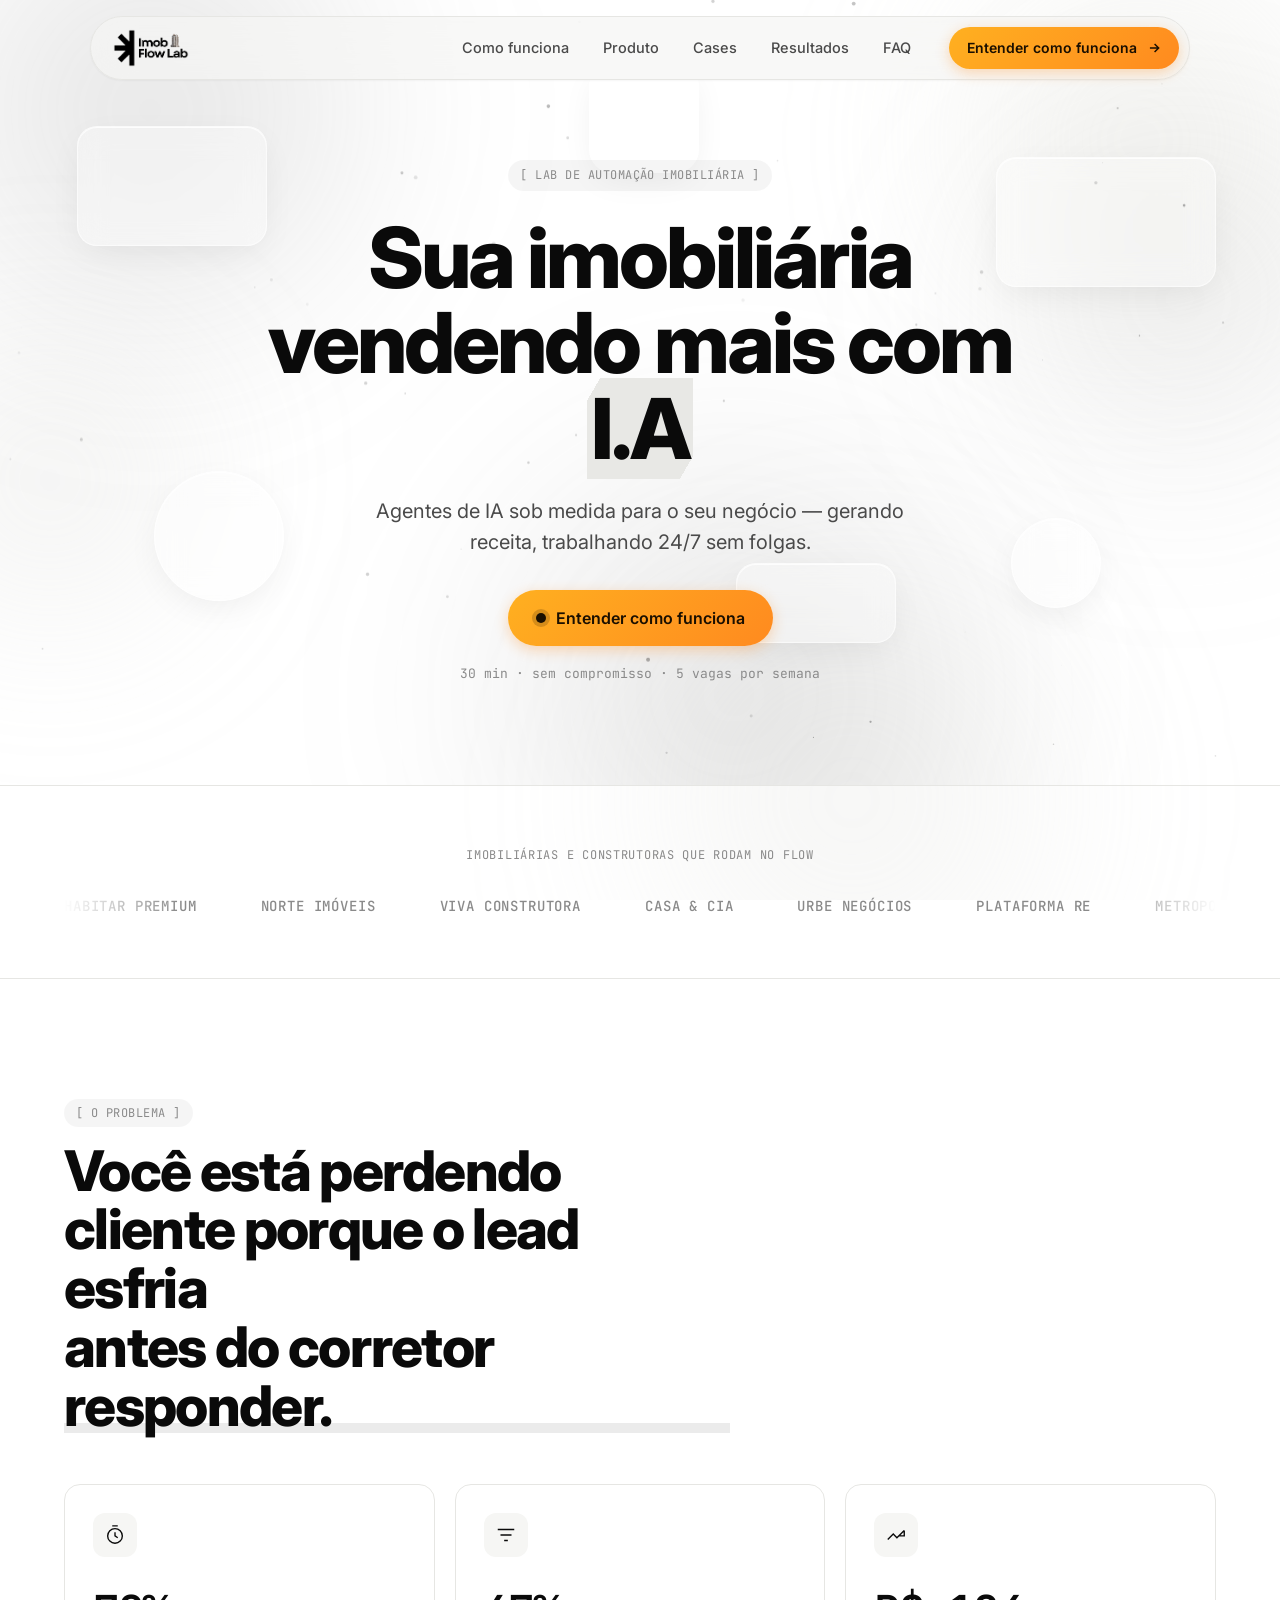
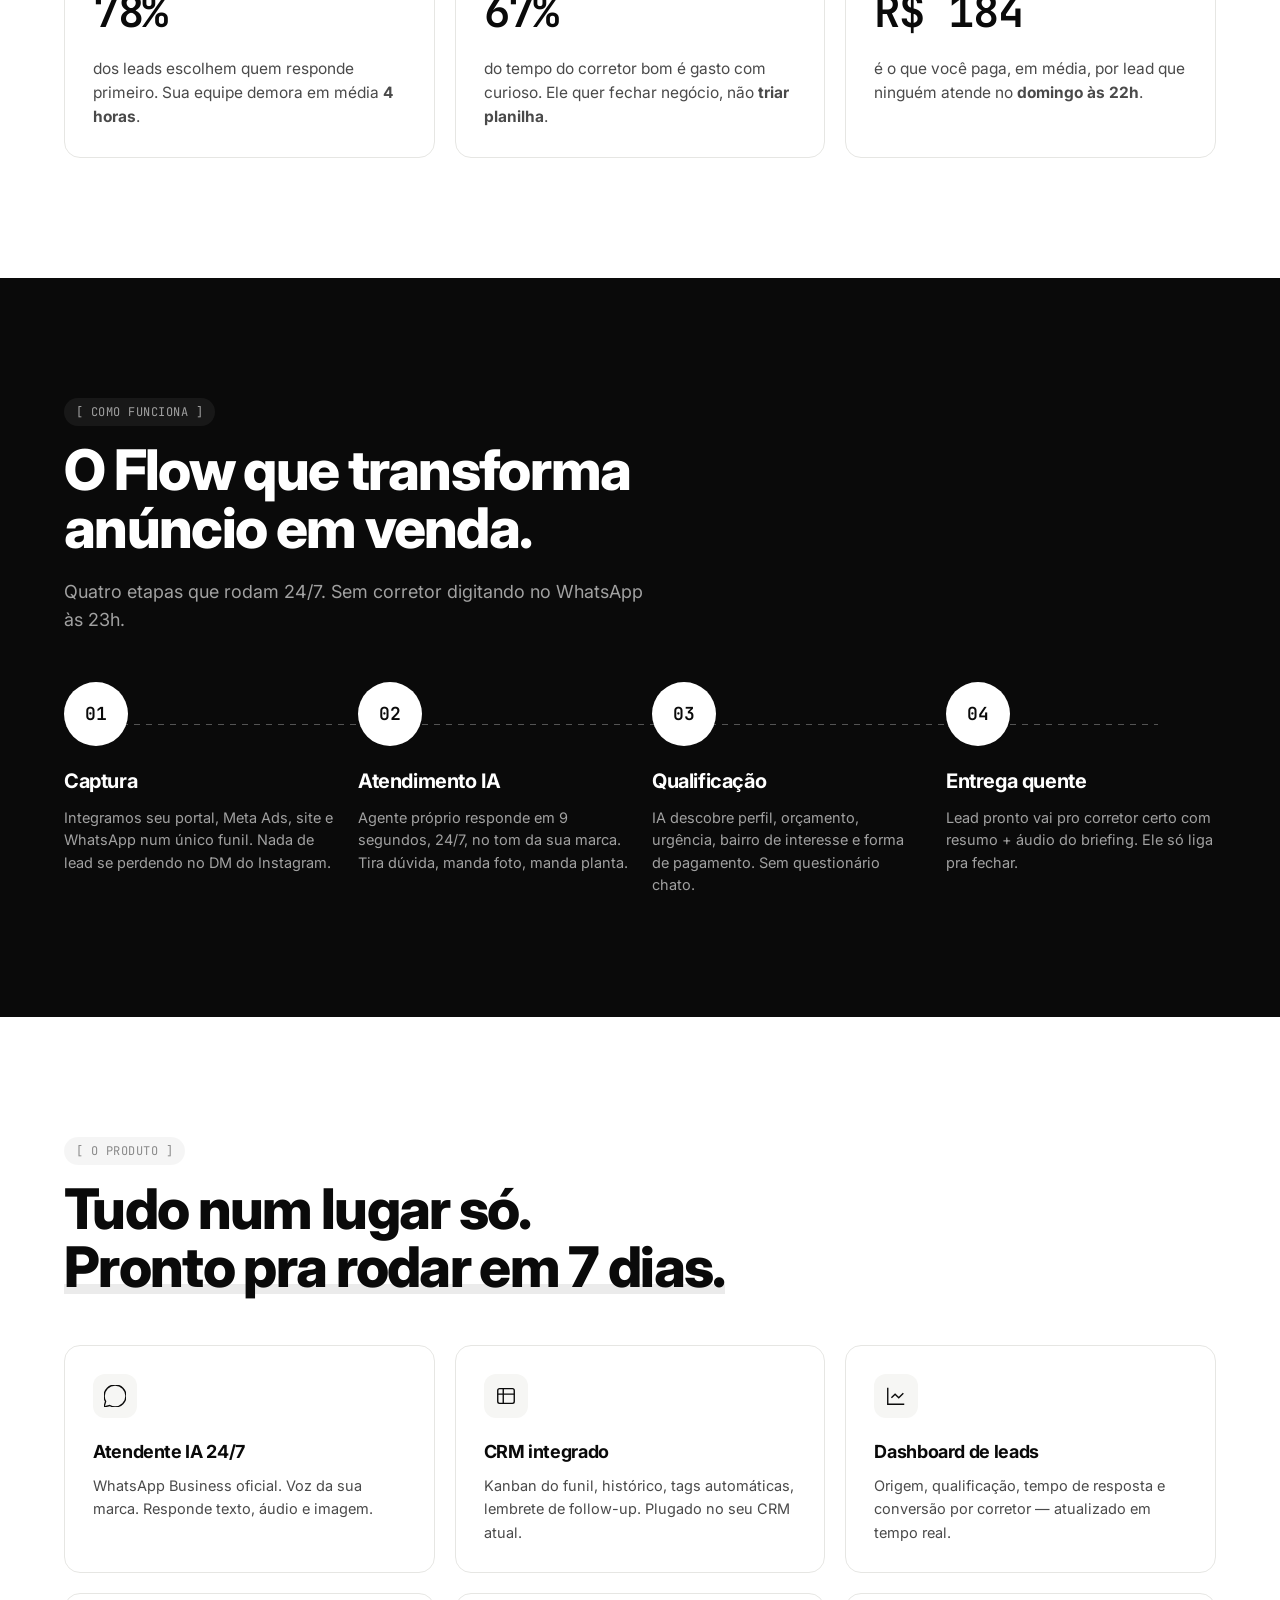
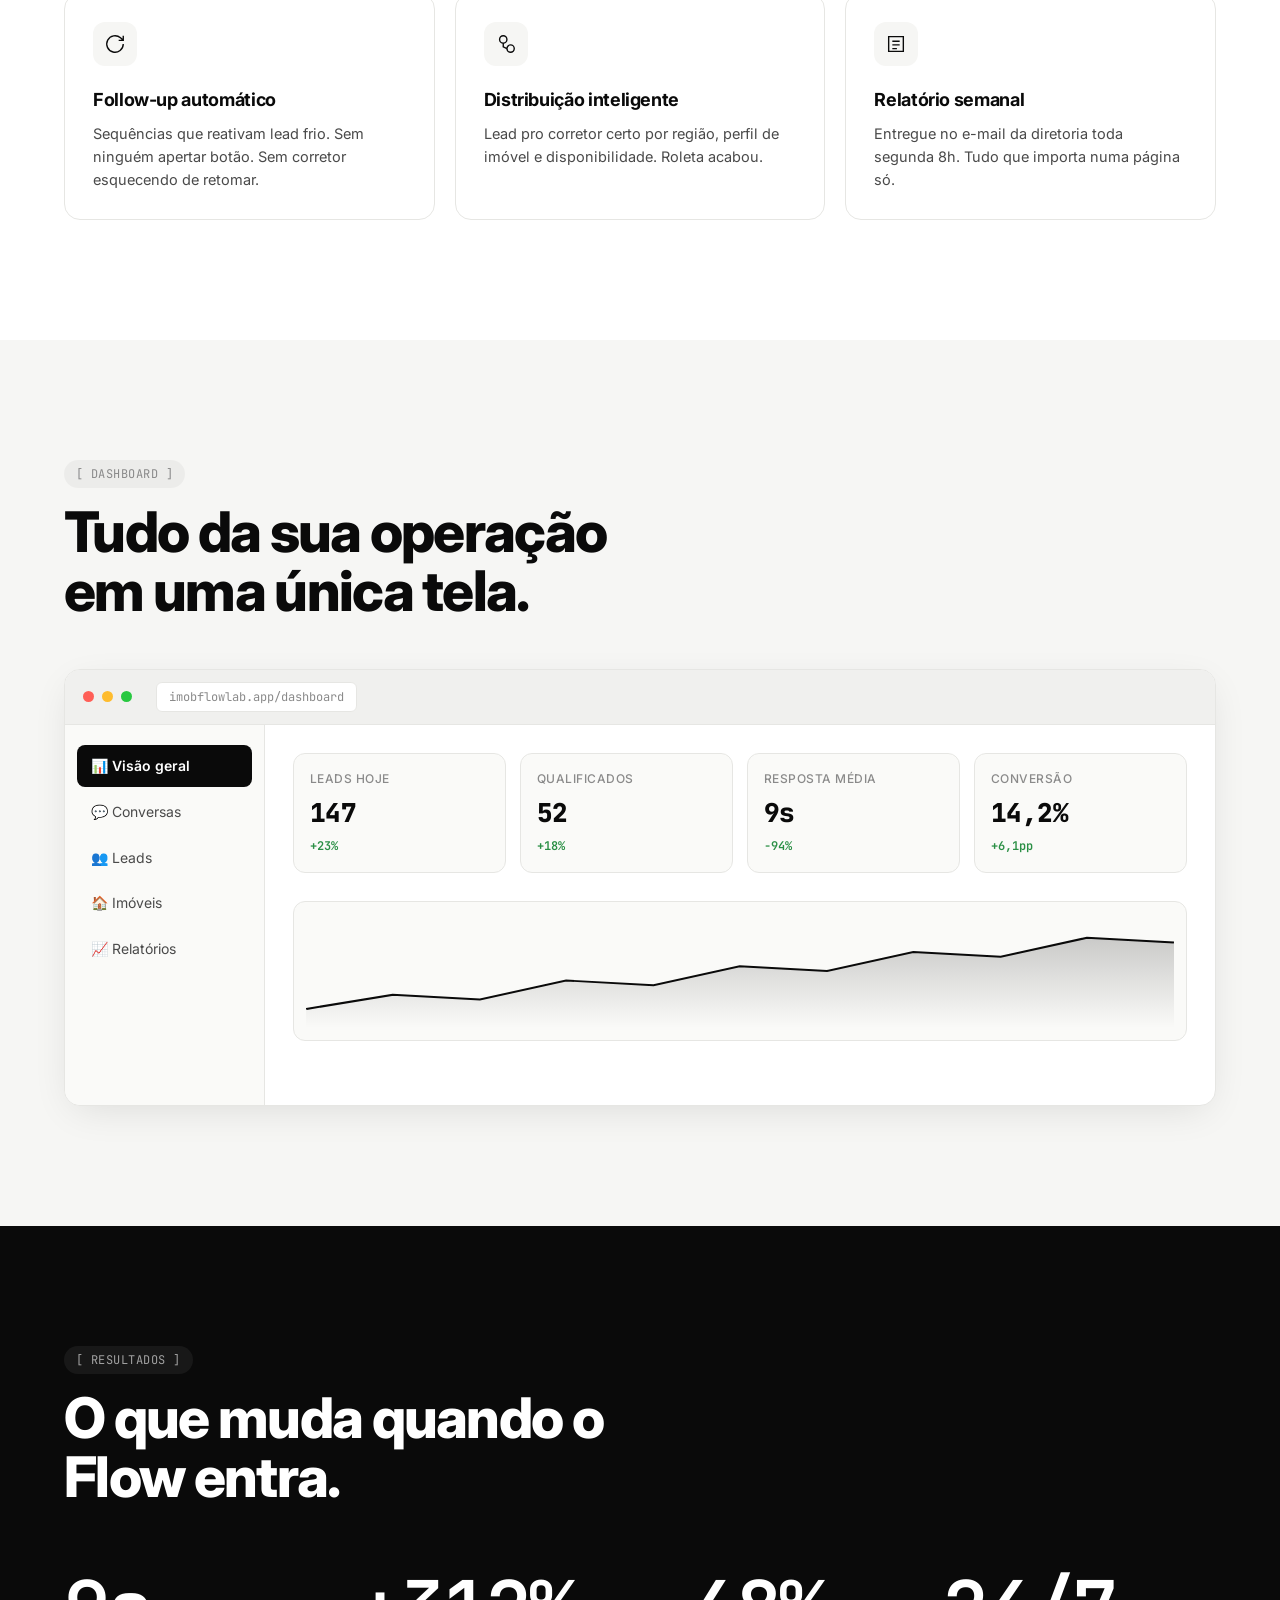
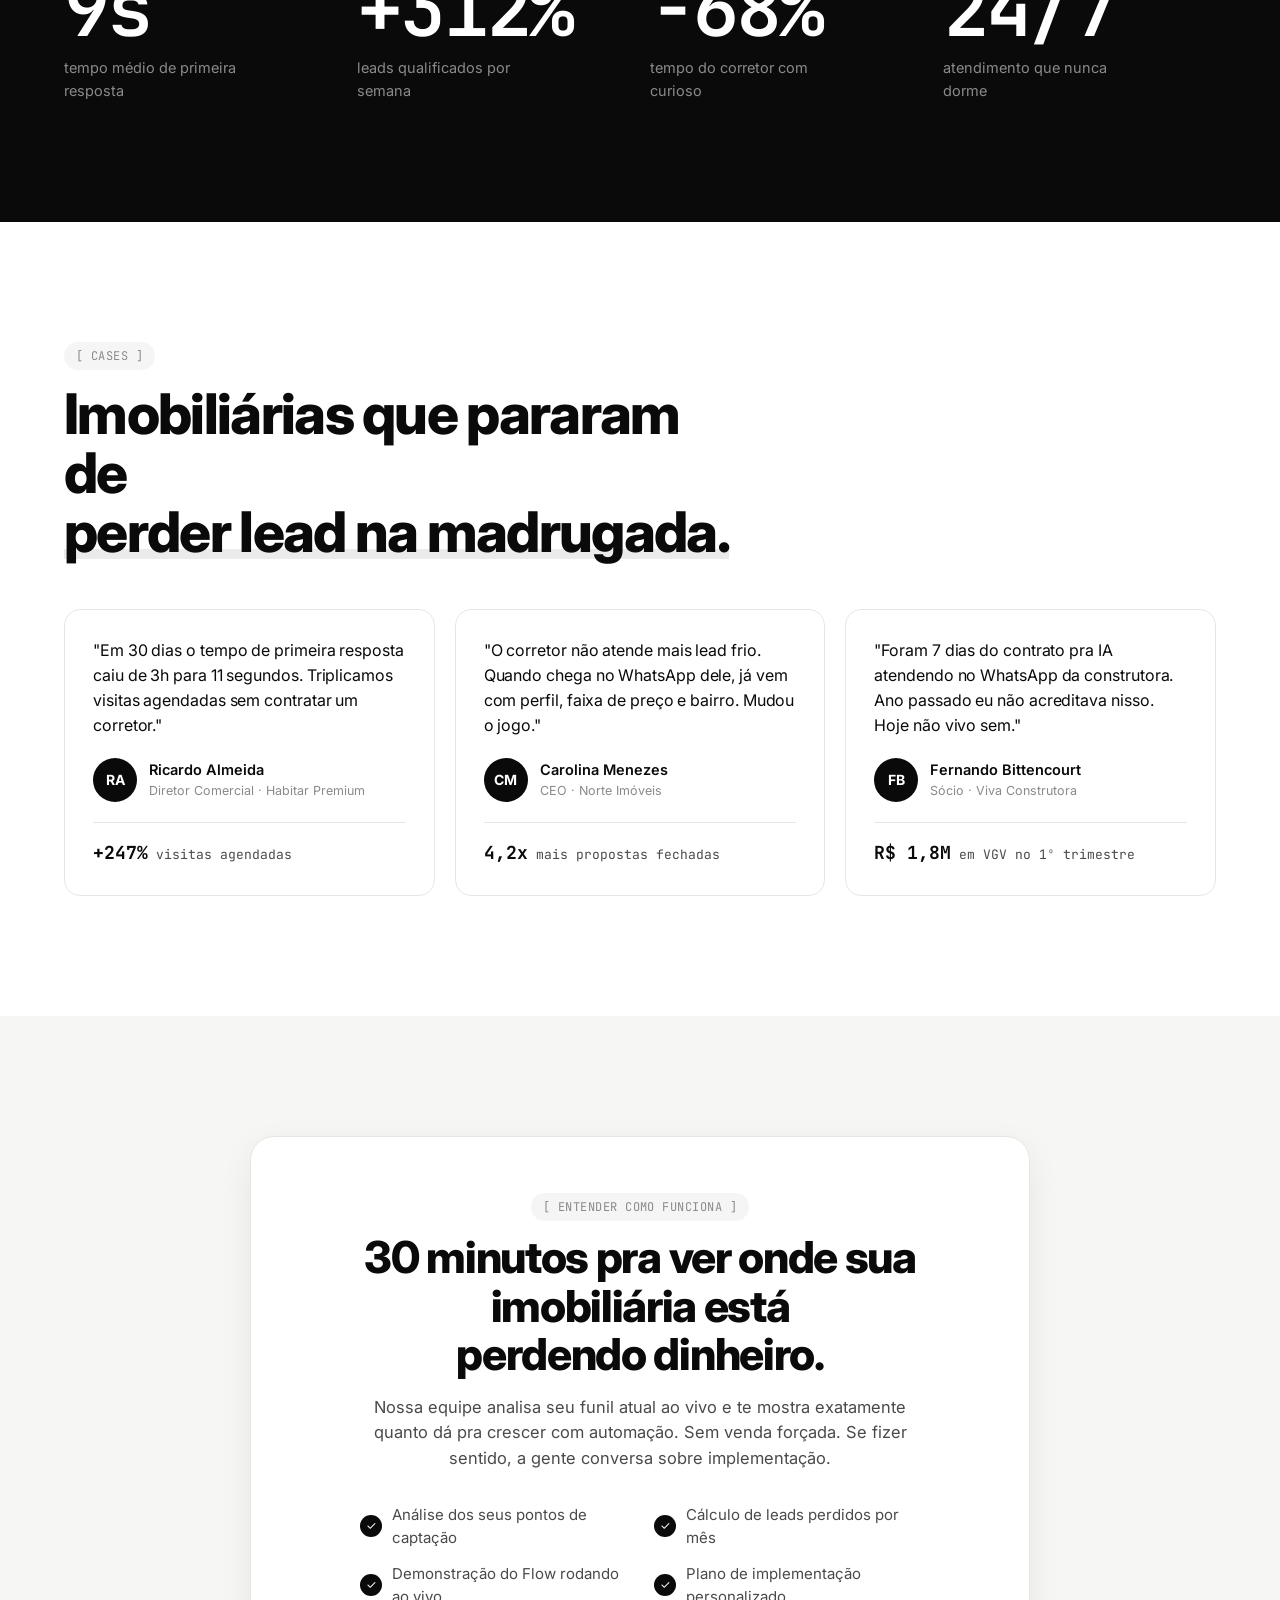
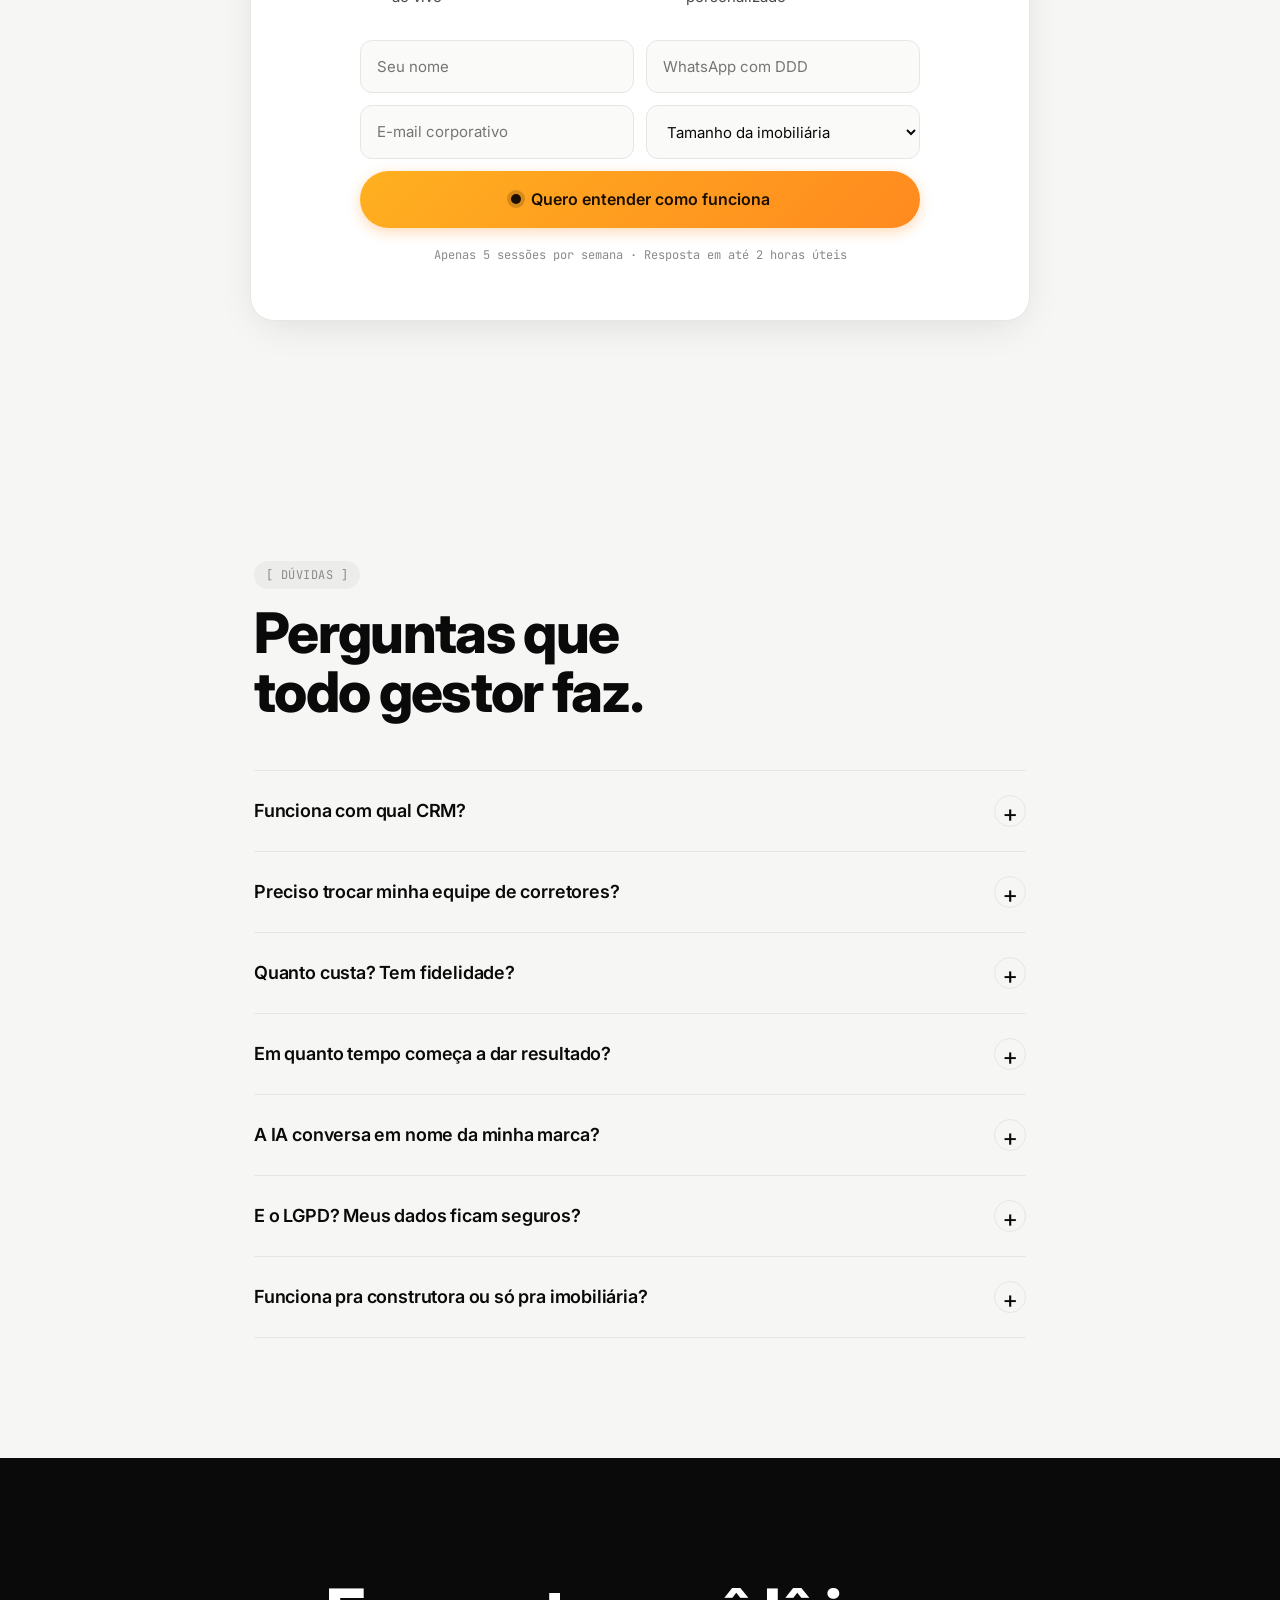
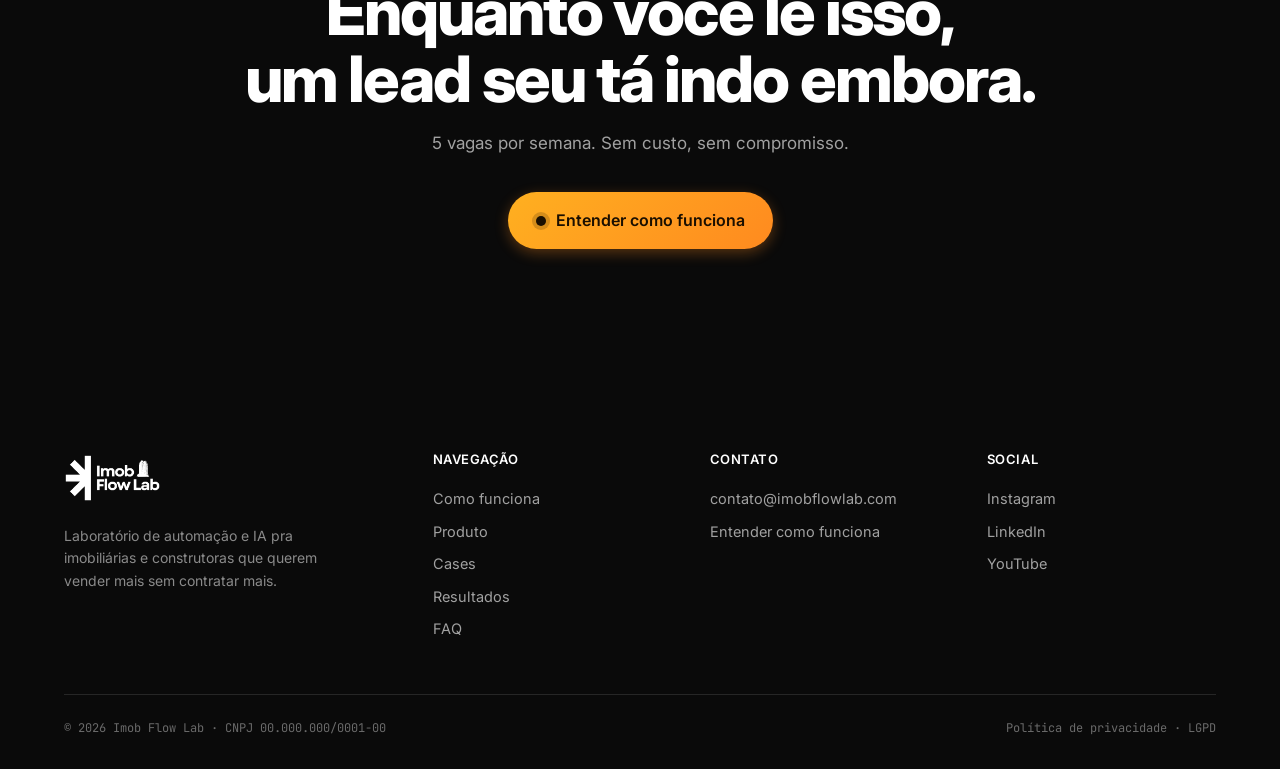
==== commit e29b57bd: "Drop consultor CTA, rename to 'Entender como funciona', amber primary - Remove every 'Falar com um c" ====
--- a/site/index.html
+++ b/site/index.html
@@ -34,7 +34,7 @@
       <li><a href="#faq">FAQ</a></li>
     </ul>
     <a href="#diagnostico" class="btn btn-primary btn-sm">
-      Diagnóstico gratuito
+      Entender como funciona
       <svg width="14" height="14" viewBox="0 0 24 24" fill="none" stroke="currentColor" stroke-width="2.5"><path d="M5 12h14M13 5l7 7-7 7"/></svg>
     </a>
     <button class="nav-toggle" aria-label="Abrir menu">
@@ -50,7 +50,7 @@
   <a href="#cases">Cases</a>
   <a href="#resultados">Resultados</a>
   <a href="#faq">FAQ</a>
-  <a href="#diagnostico" class="btn btn-primary">Diagnóstico gratuito →</a>
+  <a href="#diagnostico" class="btn btn-primary">Entender como funciona →</a>
 </div>
 
 <main id="top">
@@ -121,11 +121,7 @@
     <div class="hero-ctas">
       <a href="#diagnostico" class="btn btn-primary btn-lg">
         <span class="btn-dot"></span>
-        Agendar diagnóstico gratuito
-      </a>
-      <a href="#diagnostico" class="btn btn-ghost btn-lg">
-        <svg width="18" height="18" viewBox="0 0 24 24" fill="none" stroke="currentColor" stroke-width="2" stroke-linecap="round" stroke-linejoin="round"><path d="M21 15a2 2 0 0 1-2 2H7l-4 4V5a2 2 0 0 1 2-2h14a2 2 0 0 1 2 2z"/></svg>
-        Falar com um consultor
+        Entender como funciona
       </a>
     </div>
     <p class="hero-microcopy">30 min · sem compromisso · 5 vagas por semana</p>
@@ -359,7 +355,7 @@
 <section class="section section-offer" id="diagnostico">
   <div class="container">
     <div class="offer-card reveal">
-      <span class="eyebrow">[ DIAGNÓSTICO GRATUITO ]</span>
+      <span class="eyebrow">[ ENTENDER COMO FUNCIONA ]</span>
       <h2 class="offer-title">30 minutos pra ver onde sua imobiliária está <span class="hl-line">perdendo dinheiro.</span></h2>
       <p class="offer-sub">Nossa equipe analisa seu funil atual ao vivo e te mostra exatamente quanto dá pra crescer com automação. Sem venda forçada. Se fizer sentido, a gente conversa sobre implementação.</p>
       <ul class="offer-list">
@@ -387,9 +383,9 @@
         </div>
         <button type="submit" class="btn btn-primary btn-lg btn-block">
           <span class="btn-dot"></span>
-          Quero meu diagnóstico gratuito
+          Quero entender como funciona
         </button>
-        <p class="form-foot">Apenas 5 diagnósticos por semana · Resposta em até 2 horas úteis</p>
+        <p class="form-foot">Apenas 5 sessões por semana · Resposta em até 2 horas úteis</p>
       </form>
     </div>
   </div>
@@ -437,13 +433,12 @@
 <section class="section cta-final">
   <div class="container">
     <h2 class="cta-final-title">Enquanto você lê isso, <br/> <span class="hl-line">um lead seu tá indo embora.</span></h2>
-    <p class="cta-final-sub">5 vagas de diagnóstico por semana. Sem custo, sem compromisso.</p>
+    <p class="cta-final-sub">5 vagas por semana. Sem custo, sem compromisso.</p>
     <div class="hero-ctas center">
       <a href="#diagnostico" class="btn btn-primary btn-lg">
         <span class="btn-dot"></span>
-        Agendar diagnóstico agora
+        Entender como funciona
       </a>
-      <a href="#diagnostico" class="btn btn-ghost btn-lg">Falar com um consultor</a>
     </div>
   </div>
 </section>
@@ -470,8 +465,8 @@
       </div>
       <div>
         <h4>Contato</h4>
-        <a href="#diagnostico">Falar com um consultor</a>
         <a href="mailto:contato@imobflowlab.com">contato@imobflowlab.com</a>
+        <a href="#diagnostico">Entender como funciona</a>
       </div>
       <div>
         <h4>Social</h4>
@@ -490,7 +485,7 @@
 <!-- STICKY MOBILE CTA -->
 <a href="#diagnostico" class="sticky-cta">
   <span class="btn-dot"></span>
-  Diagnóstico gratuito →
+  Entender como funciona →
 </a>
 
 <script src="script.js"></script>
--- a/site/styles.css
+++ b/site/styles.css
@@ -111,23 +111,29 @@
 .btn-lg{padding:16px 28px;font-size:16px}
 .btn-block{width:100%;justify-content:center}
 .btn-primary{
-  background:var(--bg-dark);color:#fff;
-  box-shadow:0 4px 14px rgba(0,0,0,0.18);
-}
-.btn-primary:hover{transform:translateY(-2px);box-shadow:0 8px 22px rgba(0,0,0,0.25)}
+  background:linear-gradient(135deg,#FFB020,#FF8A1F);
+  color:#1A0F00;
+  box-shadow:0 4px 14px rgba(255,140,31,.32);
+}
+.btn-primary:hover{
+  background:linear-gradient(135deg,#FFC03A,#FF9933);
+  transform:translateY(-2px);
+  box-shadow:0 10px 26px rgba(255,140,31,.45);
+}
 .btn-ghost{
   background:transparent;color:var(--ink);
   border:1.5px solid var(--ink);
 }
 .btn-ghost:hover{background:var(--ink);color:#fff}
 .btn-dot{
-  width:10px;height:10px;border-radius:50%;background:#fff;
-  box-shadow:0 0 0 4px rgba(255,255,255,.15);
+  width:10px;height:10px;border-radius:50%;
+  background:#1A0F00;
+  box-shadow:0 0 0 4px rgba(26,15,0,.18);
   animation:pulse 1.6s infinite;
 }
 @keyframes pulse{
-  0%,100%{box-shadow:0 0 0 4px rgba(255,255,255,.15)}
-  50%{box-shadow:0 0 0 7px rgba(255,255,255,.05)}
+  0%,100%{box-shadow:0 0 0 4px rgba(26,15,0,.18)}
+  50%{box-shadow:0 0 0 7px rgba(26,15,0,.06)}
 }
 
 .nav-toggle{display:none;flex-direction:column;gap:5px;padding:8px}
@@ -155,11 +161,11 @@
   overflow:hidden;
   isolation:isolate;
 }
-.hero-inner{display:flex;flex-direction:column;align-items:center;position:relative;z-index:3}
+.hero-inner{display:flex;flex-direction:column;align-items:center;position:relative;z-index:10}
 
 /* ========== HERO BACKGROUND MOTION ========== */
 .hero-bg{
-  position:absolute;inset:0;z-index:1;
+  position:absolute;inset:0;z-index:0;
   overflow:hidden;pointer-events:none;
 }
 .hero-parallax{
